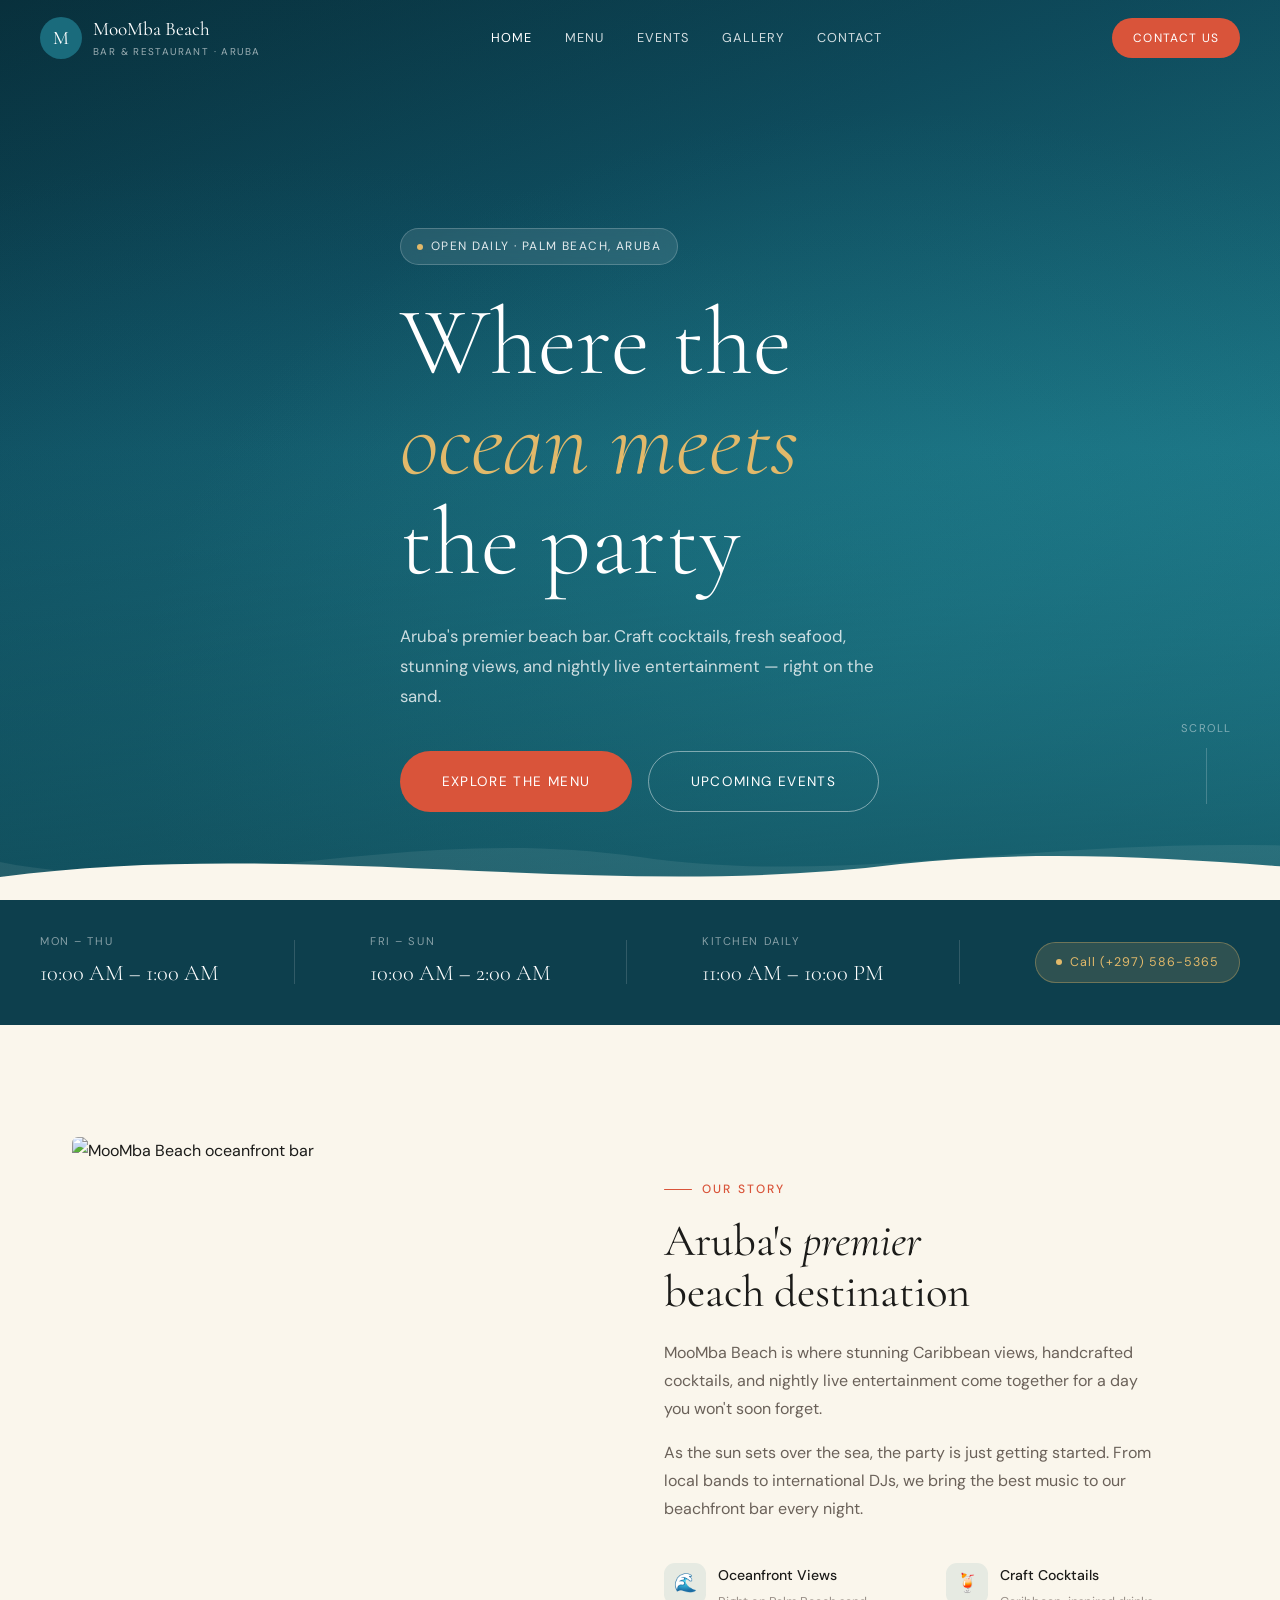
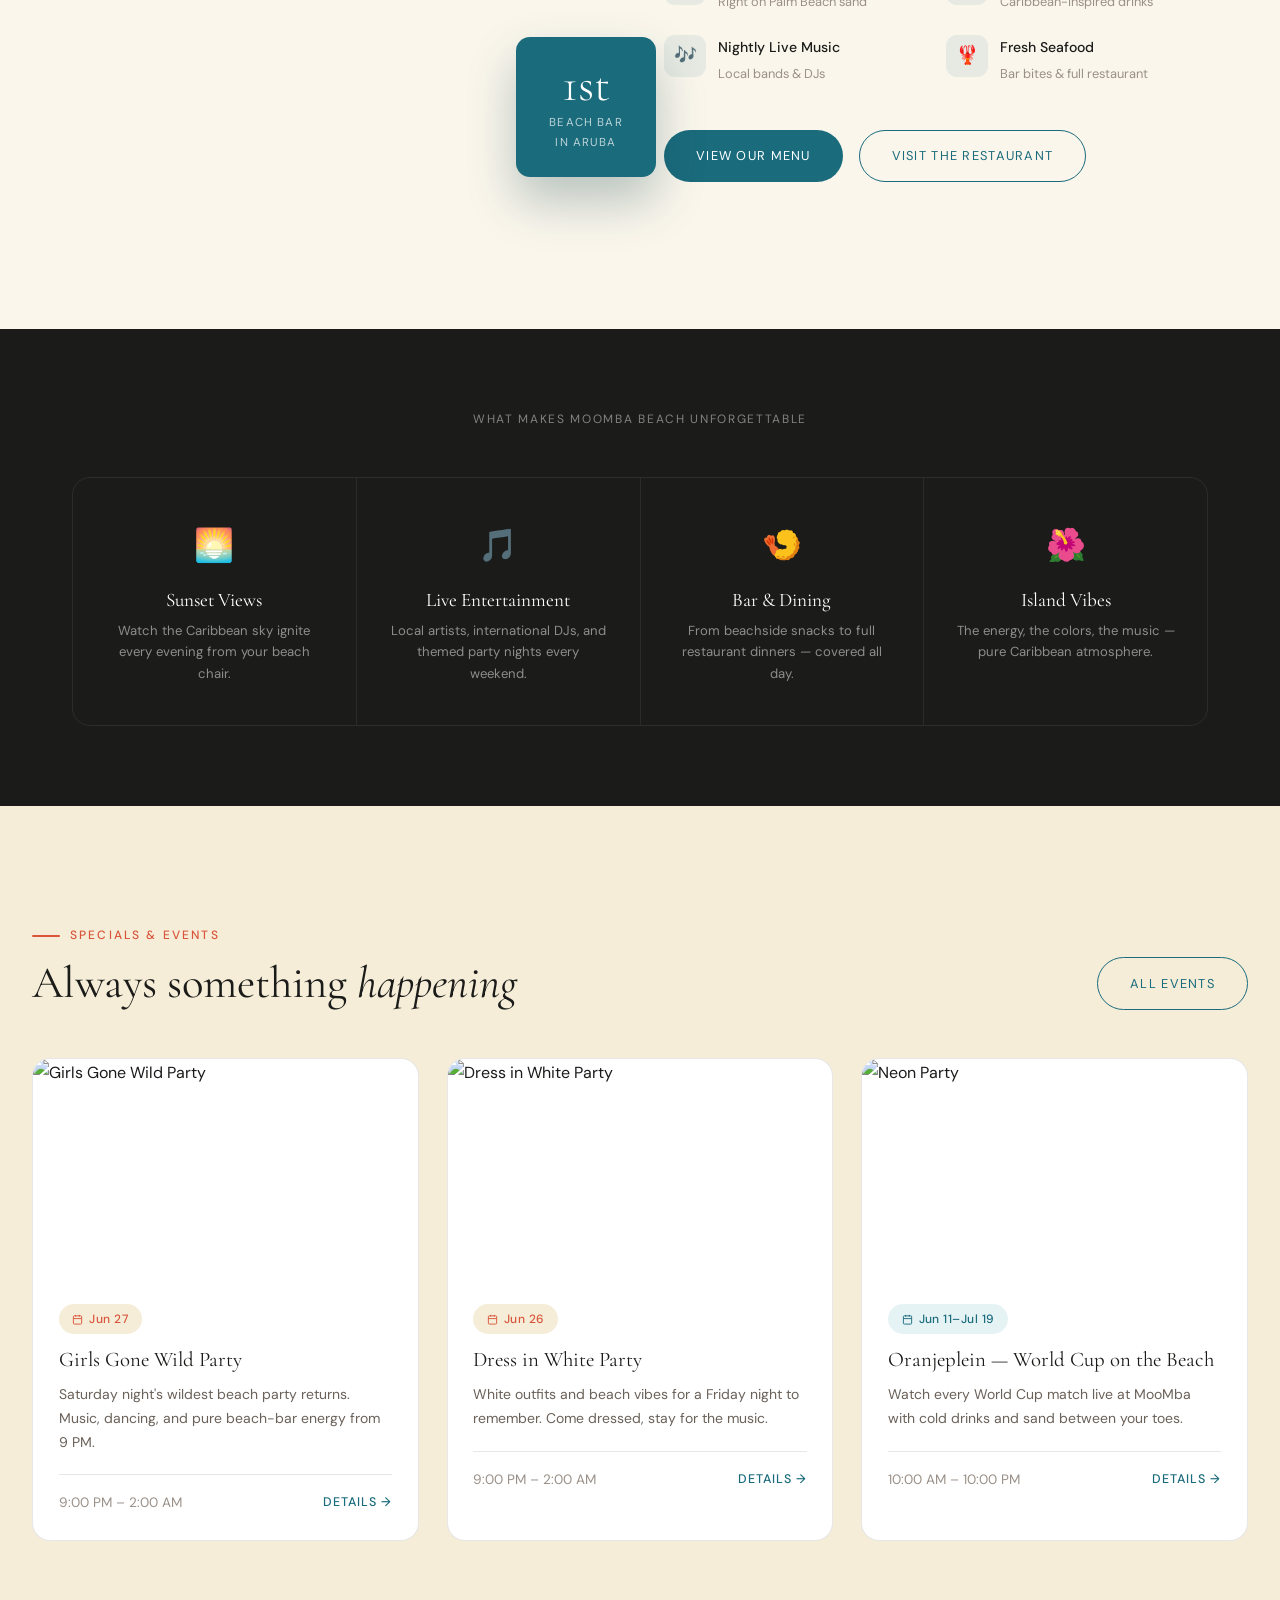
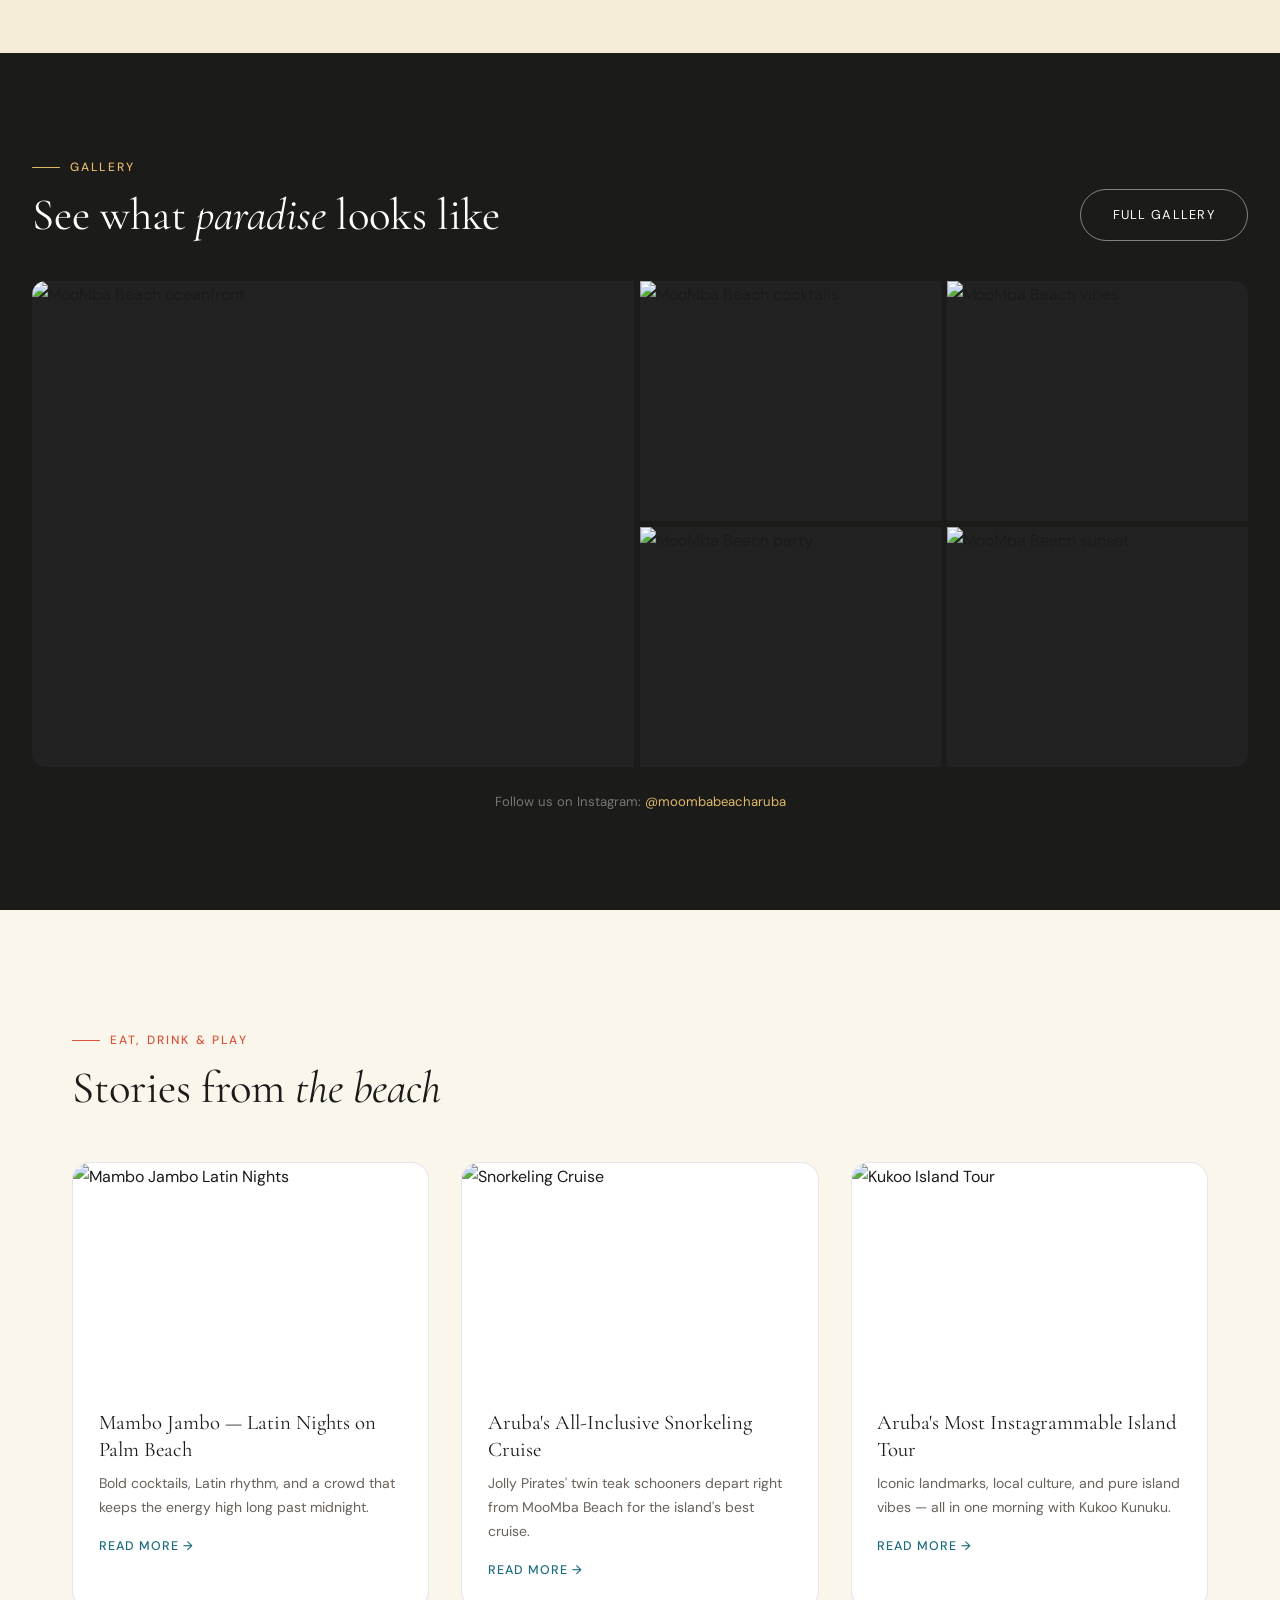
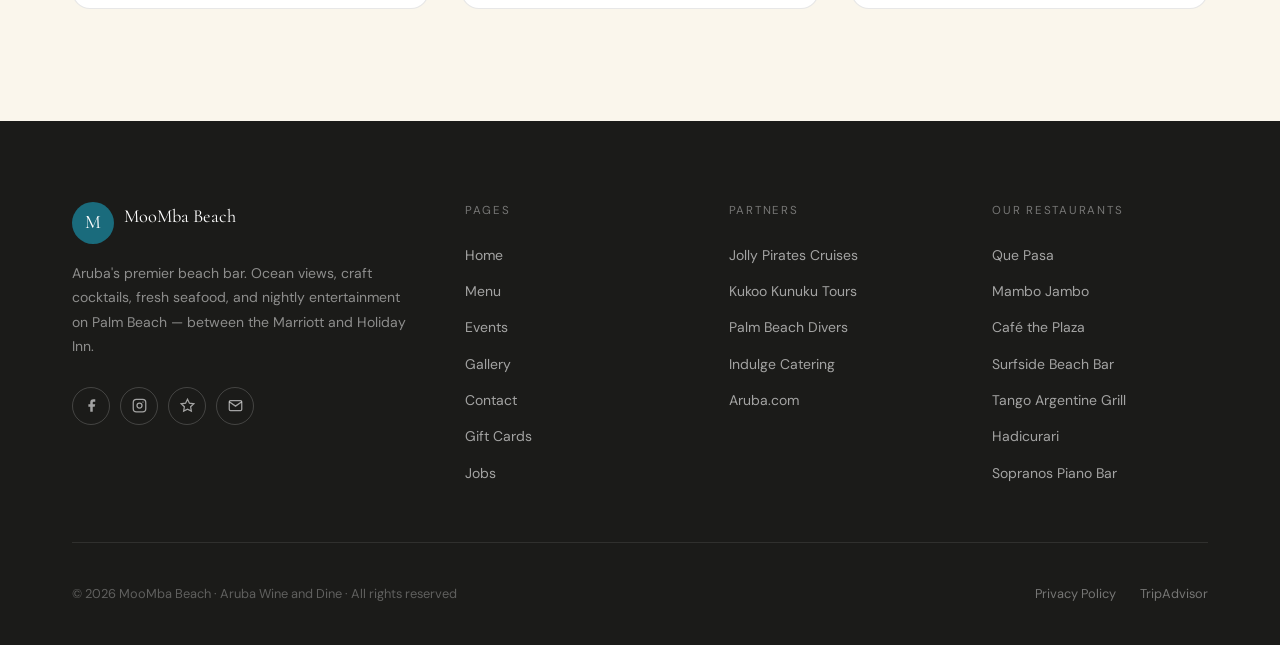
==== index.html @ ca981fbf "first itteration test" ====
<!DOCTYPE html>
<html lang="en">
<head>
<meta charset="UTF-8">
<meta name="viewport" content="width=device-width, initial-scale=1.0">
<meta name="description" content="MooMba Beach — Aruba's #1 beach bar on Palm Beach. Craft cocktails, fresh seafood, ocean views, and nightly live entertainment.">
<meta property="og:title" content="MooMba Beach Bar & Restaurant — Palm Beach, Aruba">
<meta property="og:description" content="Aruba's premier beach bar. Stunning views, incredible cocktails, and nightly entertainment right on the sand.">
<meta property="og:image" content="https://www.moombabeach.com/themes/moomba-bar/assets/images/og-image-1200x1200.png">
<meta name="twitter:card" content="summary_large_image">
<link rel="canonical" href="https://www.moombabeach.com">
<title>MooMba Beach — Palm Beach, Aruba</title>
<link rel="preconnect" href="https://fonts.googleapis.com">
<link rel="preconnect" href="https://fonts.gstatic.com" crossorigin>
<link href="https://fonts.googleapis.com/css2?family=Cormorant+Garamond:ital,wght@0,300;0,400;0,600;1,300;1,400&family=DM+Sans:opsz,wght@9..40,300;9..40,400;9..40,500&display=swap" rel="stylesheet">
<link rel="stylesheet" href="style.css">
<style>
/* ── HOME-SPECIFIC ── */

/* HERO */
.hero {
  min-height: 100vh;
  display: flex; align-items: flex-end;
  padding-bottom: 5.5rem;
  position: relative;
  overflow: hidden;
  background: var(--ocean-deep);
}
.hero__bg {
  position: absolute; inset: 0;
  background: linear-gradient(160deg, #08303C 0%, #0F4E60 30%, #1A7080 60%, #2898A8 100%);
}
/* Subtle animated ocean shimmer */
.hero__shimmer {
  position: absolute; inset: 0;
  background: radial-gradient(ellipse at 70% 80%, rgba(40,152,168,0.35) 0%, transparent 60%),
              radial-gradient(ellipse at 20% 60%, rgba(26,107,124,0.25) 0%, transparent 50%);
  animation: shimmer 8s ease-in-out infinite alternate;
}
@keyframes shimmer {
  from { transform: scale(1) translate(0,0); }
  to   { transform: scale(1.06) translate(1%, 1%); }
}
.hero__overlay {
  position: absolute; inset: 0;
  background: linear-gradient(to bottom, rgba(8,48,60,0.15) 0%, rgba(8,48,60,0.05) 50%, rgba(8,48,60,0.55) 100%);
}
/* Wavy bottom edge */
.hero__wave {
  position: absolute; bottom: -2px; left: 0; right: 0;
  height: 110px; z-index: 1; pointer-events: none;
}
.hero__content {
  position: relative; z-index: 2;
  max-width: 780px;
}
.hero__tag {
  display: inline-flex; align-items: center; gap: 8px;
  background: rgba(255,255,255,0.1);
  border: 1px solid rgba(255,255,255,0.2);
  backdrop-filter: blur(8px);
  padding: 0.45rem 1rem; border-radius: 100px;
  font-size: 0.75rem; letter-spacing: 0.12em;
  text-transform: uppercase; color: rgba(255,255,255,0.88);
  margin-bottom: 1.75rem;
  animation: fadeUp 0.8s var(--ease-out) both;
}
.hero__tag-dot { width: 6px; height: 6px; border-radius: 50%; background: var(--gold-light); animation: blink 2s infinite; }
.hero__title {
  font-size: clamp(3.2rem, 7.5vw, 7rem);
  color: #fff; font-weight: 300; line-height: 1.04;
  margin-bottom: 1.75rem;
  animation: fadeUp 0.9s 0.1s var(--ease-out) both;
}
.hero__title em { font-style: italic; color: var(--gold-light); }
.hero__desc {
  font-size: 1.05rem; color: rgba(255,255,255,0.78);
  max-width: 480px; line-height: 1.8; margin-bottom: 2.5rem;
  animation: fadeUp 0.9s 0.2s var(--ease-out) both;
}
.hero__actions { display: flex; gap: 1rem; flex-wrap: wrap; animation: fadeUp 0.9s 0.3s var(--ease-out) both; }
.hero__scroll {
  position: absolute; right: 3rem; bottom: 6rem; z-index: 2;
  display: flex; flex-direction: column; align-items: center; gap: 10px;
  color: rgba(255,255,255,0.45); font-size: 0.7rem; letter-spacing: 0.14em; text-transform: uppercase;
}
.hero__scroll-track { width: 1px; height: 56px; background: rgba(255,255,255,0.2); overflow: hidden; position: relative; }
.hero__scroll-track::after { content: ''; position: absolute; top: -100%; left: 0; right: 0; height: 100%; background: var(--gold-light); animation: scrollDown 1.8s ease-in-out infinite; }
@keyframes scrollDown { 0% { top:-100%; } 100% { top:100%; } }
@keyframes fadeUp { from { opacity:0; transform:translateY(20px); } to { opacity:1; transform:none; } }

/* STATS BAR */
.stats-bar { background: var(--sand-dark); padding: 2.5rem 0; }
.stats-bar__inner { display: flex; align-items: center; justify-content: space-around; gap: 2rem; flex-wrap: wrap; }
.stat { text-align: center; }
.stat__number { font-family: 'Cormorant Garamond', serif; font-size: 3rem; font-weight: 300; color: var(--ocean); line-height: 1; }
.stat__label { font-size: 0.75rem; letter-spacing: 0.1em; text-transform: uppercase; color: var(--warm-gray); margin-top: 4px; }
.stats-bar__sep { width: 1px; height: 48px; background: var(--border); flex-shrink: 0; }

/* ABOUT */
.about { background: var(--sand-light); }
.about__image-wrap { position: relative; }
.about__img { width: 100%; aspect-ratio: 4/5; object-fit: cover; border-radius: 6px 6px 80px 6px; }
.about__badge {
  position: absolute; bottom: 2.5rem; right: -2.5rem;
  background: var(--ocean); color: #fff;
  padding: 1.5rem 1.75rem; border-radius: 14px;
  box-shadow: 0 24px 48px rgba(13,63,77,0.28);
  text-align: center; min-width: 140px;
}
.about__badge-num { font-family: 'Cormorant Garamond', serif; font-size: 3rem; line-height: 1; font-weight: 300; }
.about__badge-text { font-size: 0.72rem; letter-spacing: 0.1em; text-transform: uppercase; opacity: 0.7; margin-top: 4px; }
.about__features { display: grid; grid-template-columns: 1fr 1fr; gap: 1.25rem; margin-top: 2.5rem; }
.about__feat { display: flex; align-items: flex-start; gap: 12px; }
.about__feat-icon {
  width: 42px; height: 42px; border-radius: 11px;
  background: rgba(26,107,124,0.09); display: flex; align-items: center; justify-content: center;
  color: var(--ocean); font-size: 1.15rem; flex-shrink: 0;
}
.about__feat-name { font-size: 0.88rem; font-weight: 500; color: var(--charcoal); display: block; }
.about__feat-sub  { font-size: 0.8rem; color: var(--muted); }
.about__ctas { display: flex; gap: 1rem; margin-top: 2.75rem; flex-wrap: wrap; }

/* EXPERIENCE STRIP */
.xp-strip { background: var(--charcoal); padding: 5rem 0; }
.xp-strip__label { font-size: 0.75rem; letter-spacing: 0.14em; text-transform: uppercase; color: rgba(255,255,255,0.45); margin-bottom: 3rem; text-align: center; }
.xp-strip__items { display: flex; align-items: stretch; gap: 0; border: 1px solid rgba(255,255,255,0.08); border-radius: 18px; overflow: hidden; }
.xp-item {
  flex: 1; padding: 2.5rem 2rem; text-align: center;
  border-right: 1px solid rgba(255,255,255,0.07);
  transition: background 0.3s;
}
.xp-item:last-child { border-right: none; }
.xp-item:hover { background: rgba(255,255,255,0.04); }
.xp-item__icon { font-size: 2rem; margin-bottom: 1rem; }
.xp-item__title { font-family: 'Cormorant Garamond', serif; font-size: 1.2rem; color: #fff; margin-bottom: 0.5rem; }
.xp-item__desc { font-size: 0.82rem; color: rgba(255,255,255,0.5); line-height: 1.65; }

/* EVENTS PREVIEW */
.events-preview { background: var(--sand); }
.events-preview__head { display: flex; align-items: flex-end; justify-content: space-between; margin-bottom: 3rem; flex-wrap: wrap; gap: 1.5rem; }
.event-cards { display: grid; grid-template-columns: repeat(3, 1fr); gap: 1.75rem; }

/* GALLERY STRIP */
.gallery-strip { background: var(--charcoal); padding: 6rem 0; }
.gallery-strip .t-eyebrow { color: var(--gold-light); }
.gallery-strip .t-eyebrow::before { background: var(--gold-light); }
.gallery-strip__head { display: flex; align-items: flex-end; justify-content: space-between; margin-bottom: 2.5rem; flex-wrap: wrap; gap: 1.5rem; }
.gallery-strip__title { color: #fff; }
.gallery-strip__grid {
  display: grid;
  grid-template-columns: 2fr 1fr 1fr;
  grid-template-rows: 240px 240px;
  gap: 6px; border-radius: 14px; overflow: hidden;
}
.gallery-strip__item { overflow: hidden; cursor: pointer; position: relative; background: #222; }
.gallery-strip__item:first-child { grid-row: 1 / 3; }
.gallery-strip__item img { width: 100%; height: 100%; object-fit: cover; transition: transform 0.55s var(--ease); }
.gallery-strip__item:hover img { transform: scale(1.07); }
.gallery-strip__item-overlay {
  position: absolute; inset: 0;
  background: rgba(13,63,77,0.42); opacity: 0;
  display: flex; align-items: center; justify-content: center;
  transition: opacity 0.3s;
  color: #fff; font-size: 1.6rem;
}
.gallery-strip__item:hover .gallery-strip__item-overlay { opacity: 1; }

/* NEWS STRIP */
.news-strip { background: var(--sand-light); }
.news-strip__head { display: flex; align-items: flex-end; justify-content: space-between; margin-bottom: 3rem; flex-wrap: wrap; gap: 1.5rem; }

/* LIGHTBOX */
#lightbox {
  display: none; position: fixed; inset: 0;
  background: rgba(0,0,0,0.9); z-index: 9999;
  align-items: center; justify-content: center; padding: 2rem;
}
#lightbox.open { display: flex; }
#lb-img { max-width: 100%; max-height: 90vh; object-fit: contain; border-radius: 4px; }
#lb-close {
  position: absolute; top: 1.5rem; right: 1.5rem;
  background: rgba(255,255,255,0.08); border: 1px solid rgba(255,255,255,0.18);
  color: #fff; width: 48px; height: 48px; border-radius: 50%;
  font-size: 1.3rem; display: flex; align-items: center; justify-content: center;
  cursor: pointer; transition: background 0.2s;
}
#lb-close:hover { background: rgba(255,255,255,0.16); }

@media (max-width: 900px) { .event-cards { grid-template-columns: 1fr 1fr; } }
@media (max-width: 768px) {
  .about__badge { right: 0.5rem; }
  .about__features { grid-template-columns: 1fr; }
  .event-cards { grid-template-columns: 1fr; }
  .gallery-strip__grid { grid-template-columns: 1fr 1fr; grid-template-rows: auto; }
  .gallery-strip__item:first-child { grid-row: auto; }
  .xp-strip__items { flex-direction: column; }
  .xp-item { border-right: none; border-bottom: 1px solid rgba(255,255,255,0.07); }
  .xp-item:last-child { border-bottom: none; }
  .hero__scroll { display: none; }
}
</style>

<script type="application/ld+json">
{"@context":"https://schema.org","@type":"BarOrPub","name":"MooMba Beach Bar & Restaurant","url":"https://www.moombabeach.com","telephone":"+2975865365","email":"moombabeachbar@arubawineanddine.com","address":{"@type":"PostalAddress","streetAddress":"Palm Beach, between Marriott and Holiday Inn","addressLocality":"Noord","addressCountry":"AW"},"geo":{"@type":"GeoCoordinates","latitude":12.577453,"longitude":-70.044777},"openingHoursSpecification":[{"@type":"OpeningHoursSpecification","dayOfWeek":["Monday","Tuesday","Wednesday","Thursday"],"opens":"10:00","closes":"01:00"},{"@type":"OpeningHoursSpecification","dayOfWeek":["Friday","Saturday","Sunday"],"opens":"10:00","closes":"02:00"}],"servesCuisine":["Caribbean","Seafood","International"],"priceRange":"$$","sameAs":["https://www.facebook.com/MooMbaBeach","https://www.instagram.com/moombabeacharuba/"]}
</script>
</head>
<body>

<!-- LIGHTBOX -->
<div id="lightbox" role="dialog" aria-label="Gallery viewer">
  <button id="lb-close" aria-label="Close">✕</button>
  <img id="lb-img" src="" alt="">
</div>

<!-- MOBILE NAV -->
<nav class="nav__mobile" aria-label="Mobile navigation">
  <button class="nav__mobile-close" aria-label="Close menu">✕</button>
  <a class="nav__mobile-link" href="index.html">Home</a>
  <a class="nav__mobile-link" href="menu.html">Menu</a>
  <a class="nav__mobile-link" href="events.html">Events</a>
  <a class="nav__mobile-link" href="gallery.html">Gallery</a>
  <a class="nav__mobile-link" href="contact.html">Contact</a>
  <div class="nav__mobile-sub">
    <a href="https://www.yummyaruba.com/gift-cards" target="_blank">Gift Cards</a>
    <a href="https://www.aruba-works.com/" target="_blank">Jobs</a>
  </div>
</nav>

<!-- NAV -->
<header class="nav" role="banner">
  <div class="nav__inner">
    <a href="index.html" class="nav__logo" aria-label="MooMba Beach — Home">
      <div class="nav__logo-ring" aria-hidden="true">M</div>
      <div>
        <span class="nav__logo-text">MooMba Beach</span>
        <span class="nav__logo-sub">Bar & Restaurant · Aruba</span>
      </div>
    </a>
    <nav aria-label="Primary navigation">
      <div class="nav__links">
        <a class="nav__link" href="index.html">Home</a>
        <a class="nav__link" href="menu.html">Menu</a>
        <a class="nav__link" href="events.html">Events</a>
        <a class="nav__link" href="gallery.html">Gallery</a>
        <a class="nav__link" href="contact.html">Contact</a>
      </div>
    </nav>
    <div class="nav__actions">
      <a href="contact.html" class="btn btn--primary btn--sm">Contact Us</a>
      <button class="nav__burger" aria-label="Open menu" aria-expanded="false">
        <span class="nav__burger-line"></span>
        <span class="nav__burger-line"></span>
        <span class="nav__burger-line"></span>
      </button>
    </div>
  </div>
</header>

<!-- FLOATING SOCIAL -->
<aside class="float-social" aria-label="Social links">
  <a class="float-social__btn" href="https://www.instagram.com/moombabeacharuba/" target="_blank" rel="noopener" aria-label="Instagram">
    <svg width="16" height="16" viewBox="0 0 24 24" fill="none" stroke="currentColor" stroke-width="2" aria-hidden="true"><rect x="2" y="2" width="20" height="20" rx="5"/><circle cx="12" cy="12" r="4"/><circle cx="17.5" cy="6.5" r="1" fill="currentColor" stroke="none"/></svg>
  </a>
  <a class="float-social__btn" href="https://www.facebook.com/MooMbaBeach" target="_blank" rel="noopener" aria-label="Facebook">
    <svg width="16" height="16" viewBox="0 0 24 24" fill="currentColor" aria-hidden="true"><path d="M18 2h-3a5 5 0 00-5 5v3H7v4h3v8h4v-8h3l1-4h-4V7a1 1 0 011-1h3z"/></svg>
  </a>
  <a class="float-social__btn" href="https://www.tripadvisor.com/Restaurant_Review-g488162-d736893-Reviews-Moomba_Beach_Bar_Restaurant-Noord_Aruba.html" target="_blank" rel="noopener" aria-label="TripAdvisor">
    <svg width="16" height="16" viewBox="0 0 24 24" fill="none" stroke="currentColor" stroke-width="2" aria-hidden="true"><polygon points="12 2 15.09 8.26 22 9.27 17 14.14 18.18 21.02 12 17.77 5.82 21.02 7 14.14 2 9.27 8.91 8.26 12 2"/></svg>
  </a>
</aside>

<!-- HERO -->
<section class="hero" aria-label="Homepage hero">
  <div class="hero__bg" aria-hidden="true"></div>
  <div class="hero__shimmer" aria-hidden="true"></div>
  <div class="hero__overlay" aria-hidden="true"></div>
  <svg class="hero__wave" viewBox="0 0 1440 110" preserveAspectRatio="none" aria-hidden="true">
    <path d="M0,70 C200,110 400,30 640,65 C880,100 1100,25 1440,65 L1440,110 L0,110 Z" fill="#FAF6EC" opacity="0.08"/>
    <path d="M0,85 C300,45 600,110 900,72 C1100,50 1300,80 1440,85 L1440,110 L0,110 Z" fill="#FAF6EC"/>
  </svg>
  <div class="container" style="position:relative; z-index:2;">
    <div class="hero__content">
      <div class="hero__tag">
        <span class="hero__tag-dot" aria-hidden="true"></span>
        Open Daily · Palm Beach, Aruba
      </div>
      <h1 class="hero__title">Where the<br><em>ocean meets</em><br>the party</h1>
      <p class="hero__desc">Aruba's premier beach bar. Craft cocktails, fresh seafood, stunning views, and nightly live entertainment — right on the sand.</p>
      <div class="hero__actions">
        <a href="menu.html" class="btn btn--primary btn--lg">Explore the Menu</a>
        <a href="events.html" class="btn btn--outline-light btn--lg">Upcoming Events</a>
      </div>
    </div>
  </div>
  <div class="hero__scroll" aria-hidden="true">
    <span>Scroll</span>
    <div class="hero__scroll-track"></div>
  </div>
</section>

<!-- HOURS STRIP -->
<div class="hours-strip">
  <div class="hours-strip__inner">
    <div class="hours-strip__group">
      <div class="hours-strip__label">Mon – Thu</div>
      <div class="hours-strip__time">10:00 AM – 1:00 AM</div>
    </div>
    <div class="hours-strip__sep" aria-hidden="true"></div>
    <div class="hours-strip__group">
      <div class="hours-strip__label">Fri – Sun</div>
      <div class="hours-strip__time">10:00 AM – 2:00 AM</div>
    </div>
    <div class="hours-strip__sep" aria-hidden="true"></div>
    <div class="hours-strip__group">
      <div class="hours-strip__label">Kitchen daily</div>
      <div class="hours-strip__time">11:00 AM – 10:00 PM</div>
    </div>
    <div class="hours-strip__sep" aria-hidden="true"></div>
    <a href="tel:+2975865365" class="hours-strip__cta">
      <span class="hours-strip__dot" aria-hidden="true"></span>
      Call (+297) 586-5365
    </a>
  </div>
</div>

<!-- ABOUT -->
<section class="section about" id="about">
  <div class="container">
    <div class="grid-2">
      <div class="about__image-wrap reveal-left">
        <img class="about__img"
          src="https://www.moombabeach.com/storage/app/resources/resize/600_400_0_0_crop/img_f7866f919837b16de070b9412d6f9346.jpg"
          alt="MooMba Beach oceanfront bar" width="600" height="750" loading="lazy">
        <div class="about__badge">
          <div class="about__badge-num" data-count="1" data-suffix="st">1st</div>
          <div class="about__badge-text">Beach Bar<br>in Aruba</div>
        </div>
      </div>
      <div class="reveal-right">
        <div class="t-eyebrow" style="margin-bottom:1rem;">Our Story</div>
        <h2 class="t-h2" style="margin-bottom:1.25rem;">Aruba's <em>premier</em><br>beach destination</h2>
        <p class="t-body" style="max-width:500px;">MooMba Beach is where stunning Caribbean views, handcrafted cocktails, and nightly live entertainment come together for a day you won't soon forget.</p>
        <p class="t-body" style="max-width:500px; margin-top:1rem;">As the sun sets over the sea, the party is just getting started. From local bands to international DJs, we bring the best music to our beachfront bar every night.</p>
        <div class="about__features">
          <div class="about__feat">
            <div class="about__feat-icon" aria-hidden="true">🌊</div>
            <div><span class="about__feat-name">Oceanfront Views</span><span class="about__feat-sub">Right on Palm Beach sand</span></div>
          </div>
          <div class="about__feat">
            <div class="about__feat-icon" aria-hidden="true">🍹</div>
            <div><span class="about__feat-name">Craft Cocktails</span><span class="about__feat-sub">Caribbean-inspired drinks</span></div>
          </div>
          <div class="about__feat">
            <div class="about__feat-icon" aria-hidden="true">🎶</div>
            <div><span class="about__feat-name">Nightly Live Music</span><span class="about__feat-sub">Local bands & DJs</span></div>
          </div>
          <div class="about__feat">
            <div class="about__feat-icon" aria-hidden="true">🦞</div>
            <div><span class="about__feat-name">Fresh Seafood</span><span class="about__feat-sub">Bar bites & full restaurant</span></div>
          </div>
        </div>
        <div class="about__ctas">
          <a href="menu.html" class="btn btn--ocean">View Our Menu</a>
          <a href="https://www.moombabeach.com/restaurant" class="btn btn--ghost">Visit the Restaurant</a>
        </div>
      </div>
    </div>
  </div>
</section>

<!-- EXPERIENCE STRIP -->
<div class="xp-strip">
  <div class="container">
    <p class="xp-strip__label">What makes MooMba Beach unforgettable</p>
    <div class="xp-strip__items">
      <div class="xp-item reveal d1">
        <div class="xp-item__icon">🌅</div>
        <h3 class="xp-item__title">Sunset Views</h3>
        <p class="xp-item__desc">Watch the Caribbean sky ignite every evening from your beach chair.</p>
      </div>
      <div class="xp-item reveal d2">
        <div class="xp-item__icon">🎵</div>
        <h3 class="xp-item__title">Live Entertainment</h3>
        <p class="xp-item__desc">Local artists, international DJs, and themed party nights every weekend.</p>
      </div>
      <div class="xp-item reveal d3">
        <div class="xp-item__icon">🍤</div>
        <h3 class="xp-item__title">Bar & Dining</h3>
        <p class="xp-item__desc">From beachside snacks to full restaurant dinners — covered all day.</p>
      </div>
      <div class="xp-item reveal d4">
        <div class="xp-item__icon">🌺</div>
        <h3 class="xp-item__title">Island Vibes</h3>
        <p class="xp-item__desc">The energy, the colors, the music — pure Caribbean atmosphere.</p>
      </div>
    </div>
  </div>
</div>

<!-- EVENTS PREVIEW -->
<section class="section events-preview">
  <div class="container--wide">
    <div class="events-preview__head">
      <div>
        <div class="t-eyebrow reveal" style="margin-bottom:0.75rem;">Specials & Events</div>
        <h2 class="t-h2 reveal d1">Always something <em>happening</em></h2>
      </div>
      <a href="events.html" class="btn btn--ghost reveal d2">All Events</a>
    </div>
    <div class="event-cards">
      <article class="card reveal">
        <img class="card__img" src="https://www.moombabeach.com/storage/app/uploads/public/6a1/454/4f5/thumb_6106_550_412_0_0_crop.jpg" alt="Girls Gone Wild Party" loading="lazy" width="550" height="412">
        <div class="card__body">
          <div class="card__tag">
            <svg width="11" height="11" viewBox="0 0 24 24" fill="none" stroke="currentColor" stroke-width="2" aria-hidden="true"><rect x="3" y="4" width="18" height="18" rx="2"/><line x1="16" y1="2" x2="16" y2="6"/><line x1="8" y1="2" x2="8" y2="6"/><line x1="3" y1="10" x2="21" y2="10"/></svg>
            Jun 27
          </div>
          <h3 class="card__title">Girls Gone Wild Party</h3>
          <p class="card__text">Saturday night's wildest beach party returns. Music, dancing, and pure beach-bar energy from 9 PM.</p>
          <div class="card__footer">
            <span class="t-small">9:00 PM – 2:00 AM</span>
            <a href="events.html" class="card__more">Details →</a>
          </div>
        </div>
      </article>
      <article class="card reveal d1">
        <img class="card__img" src="https://www.moombabeach.com/storage/app/uploads/public/6a1/451/33c/thumb_6105_550_412_0_0_crop.jpg" alt="Dress in White Party" loading="lazy" width="550" height="412">
        <div class="card__body">
          <div class="card__tag">
            <svg width="11" height="11" viewBox="0 0 24 24" fill="none" stroke="currentColor" stroke-width="2" aria-hidden="true"><rect x="3" y="4" width="18" height="18" rx="2"/><line x1="16" y1="2" x2="16" y2="6"/><line x1="8" y1="2" x2="8" y2="6"/><line x1="3" y1="10" x2="21" y2="10"/></svg>
            Jun 26
          </div>
          <h3 class="card__title">Dress in White Party</h3>
          <p class="card__text">White outfits and beach vibes for a Friday night to remember. Come dressed, stay for the music.</p>
          <div class="card__footer">
            <span class="t-small">9:00 PM – 2:00 AM</span>
            <a href="events.html" class="card__more">Details →</a>
          </div>
        </div>
      </article>
      <article class="card reveal d2">
        <img class="card__img" src="https://www.moombabeach.com/storage/app/uploads/public/6a1/44f/81b/thumb_6104_550_412_0_0_crop.jpg" alt="Neon Party" loading="lazy" width="550" height="412">
        <div class="card__body">
          <div class="card__tag" style="background: rgba(40,152,168,0.12); color: var(--ocean);">
            <svg width="11" height="11" viewBox="0 0 24 24" fill="none" stroke="currentColor" stroke-width="2" aria-hidden="true"><rect x="3" y="4" width="18" height="18" rx="2"/><line x1="16" y1="2" x2="16" y2="6"/><line x1="8" y1="2" x2="8" y2="6"/><line x1="3" y1="10" x2="21" y2="10"/></svg>
            Jun 11–Jul 19
          </div>
          <h3 class="card__title">Oranjeplein — World Cup on the Beach</h3>
          <p class="card__text">Watch every World Cup match live at MooMba with cold drinks and sand between your toes.</p>
          <div class="card__footer">
            <span class="t-small">10:00 AM – 10:00 PM</span>
            <a href="events.html" class="card__more">Details →</a>
          </div>
        </div>
      </article>
    </div>
  </div>
</section>

<!-- GALLERY STRIP -->
<section class="gallery-strip">
  <div class="container--wide">
    <div class="gallery-strip__head">
      <div>
        <div class="t-eyebrow reveal" style="margin-bottom:0.75rem;">Gallery</div>
        <h2 class="t-h2 reveal d1 gallery-strip__title">See what <em>paradise</em> looks like</h2>
      </div>
      <a href="gallery.html" class="btn btn--outline-light reveal d2">Full Gallery</a>
    </div>
    <div class="gallery-strip__grid reveal">
      <div class="gallery-strip__item" data-lightbox="https://www.moombabeach.com/storage/app/uploads/public/691/b68/e71/691b68e718a20641050676.png" data-alt="MooMba Beach oceanfront" tabindex="0" role="button" aria-label="View photo">
        <img src="https://www.moombabeach.com/storage/app/uploads/public/691/b68/e71/thumb_5732_400_400_0_0_crop.jpg" alt="MooMba Beach oceanfront" loading="lazy" width="400" height="400">
        <div class="gallery-strip__item-overlay" aria-hidden="true">⊕</div>
      </div>
      <div class="gallery-strip__item" data-lightbox="https://www.moombabeach.com/storage/app/uploads/public/691/b68/eb1/691b68eb19fe3071154435.png" data-alt="MooMba Beach cocktails" tabindex="0" role="button" aria-label="View photo">
        <img src="https://www.moombabeach.com/storage/app/uploads/public/691/b68/eb1/thumb_5733_400_400_0_0_crop.jpg" alt="MooMba Beach cocktails" loading="lazy" width="400" height="400">
        <div class="gallery-strip__item-overlay" aria-hidden="true">⊕</div>
      </div>
      <div class="gallery-strip__item" data-lightbox="https://www.moombabeach.com/storage/app/uploads/public/691/b68/f2b/691b68f2b2868514053574.png" data-alt="MooMba Beach vibes" tabindex="0" role="button" aria-label="View photo">
        <img src="https://www.moombabeach.com/storage/app/uploads/public/691/b68/f2b/thumb_5735_400_400_0_0_crop.jpg" alt="MooMba Beach vibes" loading="lazy" width="400" height="400">
        <div class="gallery-strip__item-overlay" aria-hidden="true">⊕</div>
      </div>
      <div class="gallery-strip__item" data-lightbox="https://www.moombabeach.com/storage/app/uploads/public/691/b68/fc5/691b68fc5a2f1925222527.png" data-alt="MooMba Beach party" tabindex="0" role="button" aria-label="View photo">
        <img src="https://www.moombabeach.com/storage/app/uploads/public/691/b68/fc5/thumb_5736_400_400_0_0_crop.jpg" alt="MooMba Beach party" loading="lazy" width="400" height="400">
        <div class="gallery-strip__item-overlay" aria-hidden="true">⊕</div>
      </div>
      <div class="gallery-strip__item" data-lightbox="https://www.moombabeach.com/storage/app/uploads/public/691/b68/ff1/691b68ff19182001331193.png" data-alt="MooMba Beach sunset" tabindex="0" role="button" aria-label="View photo">
        <img src="https://www.moombabeach.com/storage/app/uploads/public/691/b68/ff1/thumb_5737_400_400_0_0_crop.jpg" alt="MooMba Beach sunset" loading="lazy" width="400" height="400">
        <div class="gallery-strip__item-overlay" aria-hidden="true">⊕</div>
      </div>
    </div>
    <p style="color:rgba(255,255,255,0.4); font-size:0.82rem; margin-top:1.5rem; text-align:center;">
      Follow us on Instagram: <a href="https://www.instagram.com/moombabeacharuba/" target="_blank" rel="noopener" style="color:var(--gold-light);">@moombabeacharuba</a>
    </p>
  </div>
</section>

<!-- NEWS STRIP -->
<section class="section news-strip">
  <div class="container">
    <div class="news-strip__head">
      <div>
        <div class="t-eyebrow reveal" style="margin-bottom:0.75rem;">Eat, Drink & Play</div>
        <h2 class="t-h2 reveal d1">Stories from <em>the beach</em></h2>
      </div>
    </div>
    <div class="grid-3">
      <article class="card reveal">
        <img class="card__img" src="https://www.moombabeach.com/storage/app/resources/resize/500_375_0_0_crop/img_a5728299c49e45324a8c64b185e6160e.png" alt="Mambo Jambo Latin Nights" loading="lazy" width="500" height="375">
        <div class="card__body">
          <h3 class="card__title">Mambo Jambo — Latin Nights on Palm Beach</h3>
          <p class="card__text">Bold cocktails, Latin rhythm, and a crowd that keeps the energy high long past midnight.</p>
          <a href="https://www.moombabeach.com/mambo-jambo-latin-nights-heart-palm-beach" class="card__more" style="margin-top:1rem; display:inline-flex;">Read More →</a>
        </div>
      </article>
      <article class="card reveal d1">
        <img class="card__img" src="https://www.moombabeach.com/storage/app/resources/resize/500_375_0_0_crop/img_901e7b481700d6c56853ce77cfc30504.JPG" alt="Snorkeling Cruise" loading="lazy" width="500" height="375">
        <div class="card__body">
          <h3 class="card__title">Aruba's All-Inclusive Snorkeling Cruise</h3>
          <p class="card__text">Jolly Pirates' twin teak schooners depart right from MooMba Beach for the island's best cruise.</p>
          <a href="https://www.moombabeach.com/arubas-allinclusive-snorkeling-cruise-moomba-beach" class="card__more" style="margin-top:1rem; display:inline-flex;">Read More →</a>
        </div>
      </article>
      <article class="card reveal d2">
        <img class="card__img" src="https://www.moombabeach.com/storage/app/resources/resize/500_375_0_0_crop/img_0a59c1213fc8eba81261944ca52848c5.jpg" alt="Kukoo Island Tour" loading="lazy" width="500" height="375">
        <div class="card__body">
          <h3 class="card__title">Aruba's Most Instagrammable Island Tour</h3>
          <p class="card__text">Iconic landmarks, local culture, and pure island vibes — all in one morning with Kukoo Kunuku.</p>
          <a href="https://www.moombabeach.com/arubas-most-instagrammable-tour-iconic-landmarks-local-culture-pure-island-vibes" class="card__more" style="margin-top:1rem; display:inline-flex;">Read More →</a>
        </div>
      </article>
    </div>
  </div>
</section>

<!-- FOOTER -->
<footer class="footer">
  <div class="container">
    <div class="footer__grid">
      <div>
        <div class="footer__logo-wrap">
          <div class="footer__logo-ring" aria-hidden="true">M</div>
          <span class="footer__brand-name">MooMba Beach</span>
        </div>
        <p class="footer__brand-desc">Aruba's premier beach bar. Ocean views, craft cocktails, fresh seafood, and nightly entertainment on Palm Beach — between the Marriott and Holiday Inn.</p>
        <div class="footer__socials">
          <a class="footer__social" href="https://www.facebook.com/MooMbaBeach" target="_blank" rel="noopener" aria-label="Facebook"><svg width="15" height="15" viewBox="0 0 24 24" fill="currentColor" aria-hidden="true"><path d="M18 2h-3a5 5 0 00-5 5v3H7v4h3v8h4v-8h3l1-4h-4V7a1 1 0 011-1h3z"/></svg></a>
          <a class="footer__social" href="https://www.instagram.com/moombabeacharuba/" target="_blank" rel="noopener" aria-label="Instagram"><svg width="15" height="15" viewBox="0 0 24 24" fill="none" stroke="currentColor" stroke-width="2" aria-hidden="true"><rect x="2" y="2" width="20" height="20" rx="5"/><circle cx="12" cy="12" r="4"/><circle cx="17.5" cy="6.5" r="1" fill="currentColor" stroke="none"/></svg></a>
          <a class="footer__social" href="https://www.tripadvisor.com/Restaurant_Review-g488162-d736893-Reviews-Moomba_Beach_Bar_Restaurant-Noord_Aruba.html" target="_blank" rel="noopener" aria-label="TripAdvisor"><svg width="15" height="15" viewBox="0 0 24 24" fill="none" stroke="currentColor" stroke-width="2" aria-hidden="true"><polygon points="12 2 15.09 8.26 22 9.27 17 14.14 18.18 21.02 12 17.77 5.82 21.02 7 14.14 2 9.27 8.91 8.26 12 2"/></svg></a>
          <a class="footer__social" href="mailto:moombabeach@arubawineanddine.com" aria-label="Email"><svg width="15" height="15" viewBox="0 0 24 24" fill="none" stroke="currentColor" stroke-width="2" aria-hidden="true"><path d="M4 4h16c1.1 0 2 .9 2 2v12c0 1.1-.9 2-2 2H4c-1.1 0-2-.9-2-2V6c0-1.1.9-2 2-2z"/><polyline points="22,6 12,13 2,6"/></svg></a>
        </div>
      </div>
      <div>
        <div class="footer__col-head">Pages</div>
        <ul class="footer__links">
          <li><a href="index.html">Home</a></li>
          <li><a href="menu.html">Menu</a></li>
          <li><a href="events.html">Events</a></li>
          <li><a href="gallery.html">Gallery</a></li>
          <li><a href="contact.html">Contact</a></li>
          <li><a href="https://www.yummyaruba.com/gift-cards" target="_blank" rel="noopener">Gift Cards</a></li>
          <li><a href="https://www.aruba-works.com/" target="_blank" rel="noopener">Jobs</a></li>
        </ul>
      </div>
      <div>
        <div class="footer__col-head">Partners</div>
        <ul class="footer__links">
          <li><a href="https://www.jolly-pirates.com" target="_blank" rel="noopener">Jolly Pirates Cruises</a></li>
          <li><a href="https://www.kukookunuku.com" target="_blank" rel="noopener">Kukoo Kunuku Tours</a></li>
          <li><a href="https://www.palmbeachdiversaruba.com" target="_blank" rel="noopener">Palm Beach Divers</a></li>
          <li><a href="https://www.indulgearuba.com" target="_blank" rel="noopener">Indulge Catering</a></li>
          <li><a href="https://www.aruba.com" target="_blank" rel="noopener">Aruba.com</a></li>
        </ul>
      </div>
      <div>
        <div class="footer__col-head">Our Restaurants</div>
        <ul class="footer__links">
          <li><a href="https://www.quepasaaruba.com" target="_blank" rel="noopener">Que Pasa</a></li>
          <li><a href="https://www.mambo-jambo.com" target="_blank" rel="noopener">Mambo Jambo</a></li>
          <li><a href="https://www.cafetheplaza.com" target="_blank" rel="noopener">Café the Plaza</a></li>
          <li><a href="https://www.surfsidearuba.com" target="_blank" rel="noopener">Surfside Beach Bar</a></li>
          <li><a href="https://www.tangoaruba.com" target="_blank" rel="noopener">Tango Argentine Grill</a></li>
          <li><a href="https://www.hadicurari.com" target="_blank" rel="noopener">Hadicurari</a></li>
          <li><a href="https://www.sopranosaruba.com" target="_blank" rel="noopener">Sopranos Piano Bar</a></li>
        </ul>
      </div>
    </div>
    <div class="footer__bottom">
      <span>© 2026 MooMba Beach · Aruba Wine and Dine · All rights reserved</span>
      <div style="display:flex; gap:1.5rem;">
        <a href="#">Privacy Policy</a>
        <a href="https://www.tripadvisor.com/Restaurant_Review-g488162-d736893-Reviews-Moomba_Beach_Bar_Restaurant-Noord_Aruba.html" target="_blank" rel="noopener">TripAdvisor</a>
      </div>
    </div>
  </div>
</footer>

<div class="sticky-book">
  <a href="contact.html" class="btn btn--primary">Contact Us</a>
</div>

<script src="main.js"></script>
</body>
</html>
---- style.css ----
/* ═══════════════════════════════════════════════════
   MOOMBA BEACH — Design System
   ═══════════════════════════════════════════════════ */

/* ── TOKENS ── */
:root {
  --sand:        #F5EDD8;
  --sand-light:  #FAF6EC;
  --sand-dark:   #EDE0C4;
  --ocean:       #1A6B7C;
  --ocean-deep:  #0D3F4D;
  --ocean-mid:   #2888A0;
  --ocean-light: #A8D4DC;
  --coral:       #D9543A;
  --coral-light: #E87A62;
  --gold:        #C4913E;
  --gold-light:  #E2B96A;
  --charcoal:    #1B1B19;
  --ink:         #2E2D2A;
  --warm-gray:   #6A6159;
  --muted:       #9A9088;
  --border:      rgba(28,28,26,0.1);
  --border-md:   rgba(28,28,26,0.18);
  --nav-h:       76px;
  --ease:        cubic-bezier(0.4, 0, 0.2, 1);
  --ease-out:    cubic-bezier(0, 0, 0.2, 1);
}

/* ── RESET ── */
*, *::before, *::after { box-sizing: border-box; margin: 0; padding: 0; }
html { scroll-behavior: smooth; font-size: 16px; -webkit-text-size-adjust: 100%; }
body { font-family: 'DM Sans', sans-serif; background: var(--sand-light); color: var(--charcoal); line-height: 1.72; overflow-x: hidden; }
h1,h2,h3,h4,h5 { font-family: 'Cormorant Garamond', serif; font-weight: 400; line-height: 1.15; }
img { display: block; max-width: 100%; height: auto; }
a { color: inherit; text-decoration: none; }
button { font-family: inherit; cursor: pointer; }
ul { list-style: none; }

/* ── TYPOGRAPHY SCALE ── */
.t-eyebrow {
  display: inline-flex;
  align-items: center;
  gap: 10px;
  font-size: 0.75rem;
  letter-spacing: 0.18em;
  text-transform: uppercase;
  color: var(--coral);
  font-family: 'DM Sans', sans-serif;
  font-weight: 500;
}
.t-eyebrow::before {
  content: '';
  display: block;
  width: 28px;
  height: 1.5px;
  background: currentColor;
  border-radius: 1px;
  flex-shrink: 0;
}
.t-h1 { font-size: clamp(2.8rem, 5.5vw, 5.5rem); }
.t-h2 { font-size: clamp(2rem, 3.5vw, 3.2rem); }
.t-h3 { font-size: clamp(1.4rem, 2.5vw, 1.9rem); }
.t-body { font-size: 1rem; color: var(--warm-gray); line-height: 1.75; }
.t-small { font-size: 0.85rem; color: var(--muted); }
.t-label { font-size: 0.78rem; letter-spacing: 0.08em; text-transform: uppercase; font-weight: 500; }

/* ── LAYOUT ── */
.container { max-width: 1200px; margin: 0 auto; padding: 0 2rem; }
.container--wide { max-width: 1440px; margin: 0 auto; padding: 0 2rem; }
.container--narrow { max-width: 820px; margin: 0 auto; padding: 0 2rem; }
.section { padding: 7rem 0; }
.section--sm { padding: 4rem 0; }

/* ── GRID ── */
.grid-2 { display: grid; grid-template-columns: 1fr 1fr; gap: 3rem; align-items: center; }
.grid-3 { display: grid; grid-template-columns: repeat(3, 1fr); gap: 2rem; }
.grid-4 { display: grid; grid-template-columns: repeat(4, 1fr); gap: 1.5rem; }
.grid-auto { display: grid; grid-template-columns: repeat(auto-fill, minmax(300px, 1fr)); gap: 2rem; }

/* ── BUTTONS ── */
.btn {
  display: inline-flex;
  align-items: center;
  gap: 9px;
  padding: 0.88rem 2rem;
  border-radius: 100px;
  font-size: 0.8rem;
  letter-spacing: 0.1em;
  text-transform: uppercase;
  font-weight: 400;
  transition: all 0.3s var(--ease);
  border: none;
  white-space: nowrap;
}
.btn svg { width: 15px; height: 15px; flex-shrink: 0; }
.btn--primary { background: var(--coral); color: #fff; }
.btn--primary:hover { background: var(--coral-light); transform: translateY(-2px); box-shadow: 0 10px 28px rgba(217,84,58,0.32); }
.btn--ocean { background: var(--ocean); color: #fff; }
.btn--ocean:hover { background: var(--ocean-mid); transform: translateY(-2px); box-shadow: 0 10px 28px rgba(26,107,124,0.32); }
.btn--ghost { background: transparent; color: var(--ocean); border: 1.5px solid var(--ocean); }
.btn--ghost:hover { background: var(--ocean); color: #fff; }
.btn--outline-light { background: transparent; color: #fff; border: 1.5px solid rgba(255,255,255,0.45); }
.btn--outline-light:hover { border-color: #fff; background: rgba(255,255,255,0.1); }
.btn--outline-dark { background: transparent; color: var(--charcoal); border: 1.5px solid var(--border-md); }
.btn--outline-dark:hover { border-color: var(--charcoal); background: var(--charcoal); color: #fff; }
.btn--sm { padding: 0.6rem 1.3rem; font-size: 0.75rem; }
.btn--lg { padding: 1.1rem 2.6rem; font-size: 0.85rem; }

/* ── NAVIGATION ── */
.nav {
  position: fixed;
  inset: 0 0 auto;
  z-index: 900;
  height: var(--nav-h);
  display: flex;
  align-items: center;
  padding: 0 2.5rem;
  transition: background 0.4s var(--ease), box-shadow 0.4s var(--ease), backdrop-filter 0.4s var(--ease);
}
.nav--scrolled {
  background: rgba(250, 246, 236, 0.95);
  backdrop-filter: blur(16px);
  -webkit-backdrop-filter: blur(16px);
  box-shadow: 0 1px 0 var(--border);
}
.nav--dark { background: rgba(13,63,77,0.92); backdrop-filter: blur(16px); -webkit-backdrop-filter: blur(16px); }
.nav__inner { display: flex; align-items: center; justify-content: space-between; width: 100%; max-width: 1400px; margin: 0 auto; }

.nav__logo { display: flex; align-items: center; gap: 11px; }
.nav__logo-ring {
  width: 42px; height: 42px;
  border-radius: 50%;
  background: var(--ocean);
  display: flex; align-items: center; justify-content: center;
  font-family: 'Cormorant Garamond', serif;
  font-size: 19px; color: #fff; flex-shrink: 0;
  transition: background 0.3s;
}
.nav--scrolled .nav__logo-ring { background: var(--ocean); }
.nav__logo-text { font-family: 'Cormorant Garamond', serif; font-size: 1.2rem; color: #fff; transition: color 0.3s; line-height: 1.15; }
.nav__logo-sub { display: block; font-family: 'DM Sans', sans-serif; font-size: 0.62rem; letter-spacing: 0.14em; text-transform: uppercase; color: rgba(255,255,255,0.6); transition: color 0.3s; }
.nav--scrolled .nav__logo-text { color: var(--charcoal); }
.nav--scrolled .nav__logo-sub { color: var(--muted); }

.nav__links { display: flex; align-items: center; gap: 0.25rem; }
.nav__link {
  padding: 0.5rem 0.9rem;
  font-size: 0.8rem;
  letter-spacing: 0.08em;
  text-transform: uppercase;
  color: rgba(255,255,255,0.82);
  border-radius: 100px;
  transition: color 0.25s, background 0.25s;
  font-weight: 400;
}
.nav__link:hover { color: #fff; background: rgba(255,255,255,0.1); }
.nav__link.active { color: #fff; }
.nav--scrolled .nav__link { color: var(--warm-gray); }
.nav--scrolled .nav__link:hover { color: var(--charcoal); background: var(--sand); }
.nav--scrolled .nav__link.active { color: var(--ocean); }

.nav__actions { display: flex; align-items: center; gap: 1rem; }
.nav__burger {
  display: none;
  flex-direction: column; gap: 5px;
  background: none; border: none; padding: 8px;
}
.nav__burger-line {
  display: block; width: 24px; height: 1.5px;
  background: #fff; border-radius: 1px;
  transition: background 0.3s, transform 0.3s, opacity 0.3s;
}
.nav--scrolled .nav__burger-line { background: var(--charcoal); }

/* Mobile overlay */
.nav__mobile {
  display: none;
  position: fixed; inset: 0;
  background: var(--sand-light);
  z-index: 950;
  flex-direction: column; align-items: center; justify-content: center;
  gap: 0.25rem;
  opacity: 0;
  pointer-events: none;
  transition: opacity 0.35s var(--ease);
}
.nav__mobile.is-open { display: flex; opacity: 1; pointer-events: auto; }
.nav__mobile-link {
  font-family: 'Cormorant Garamond', serif;
  font-size: clamp(2rem, 6vw, 3rem);
  color: var(--charcoal);
  padding: 0.3rem 1rem;
  transition: color 0.2s;
}
.nav__mobile-link:hover { color: var(--coral); }
.nav__mobile-close {
  position: absolute; top: 1.5rem; right: 1.5rem;
  background: none; border: 1px solid var(--border-md);
  width: 44px; height: 44px; border-radius: 50%;
  font-size: 1.25rem; display: flex; align-items: center; justify-content: center;
  color: var(--charcoal); cursor: pointer;
  transition: background 0.2s;
}
.nav__mobile-close:hover { background: var(--sand-dark); }
.nav__mobile-sub { margin-top: 2rem; display: flex; gap: 1.5rem; }
.nav__mobile-sub a { font-size: 0.78rem; letter-spacing: 0.1em; text-transform: uppercase; color: var(--muted); transition: color 0.2s; }
.nav__mobile-sub a:hover { color: var(--charcoal); }

/* ── PAGE HERO (inner pages) ── */
.page-hero {
  min-height: 52vh;
  display: flex; align-items: flex-end;
  padding-bottom: 4rem;
  position: relative;
  overflow: hidden;
}
.page-hero--ocean { background: linear-gradient(135deg, var(--ocean-deep) 0%, var(--ocean) 60%, #2A98B2 100%); }
.page-hero--charcoal { background: var(--charcoal); }
.page-hero--sand { background: var(--sand); }
.page-hero__content { position: relative; z-index: 2; }
.page-hero__title { color: #fff; margin-top: 1rem; }
.page-hero__desc { color: rgba(255,255,255,0.72); max-width: 560px; margin-top: 1rem; font-size: 1.05rem; }
.page-hero__wave {
  position: absolute; bottom: -1px; left: 0; right: 0;
  height: 80px; z-index: 1; pointer-events: none;
}

/* ── CARDS ── */
.card {
  background: #fff;
  border-radius: 18px;
  border: 1px solid var(--border);
  overflow: hidden;
  transition: transform 0.3s var(--ease), box-shadow 0.3s var(--ease);
}
.card:hover { transform: translateY(-5px); box-shadow: 0 20px 48px rgba(28,28,26,0.09); }
.card__img { width: 100%; height: 220px; object-fit: cover; }
.card__body { padding: 1.6rem; }
.card__tag {
  display: inline-flex; align-items: center; gap: 6px;
  background: var(--sand); color: var(--coral);
  padding: 0.3rem 0.85rem; border-radius: 100px;
  font-size: 0.75rem; font-weight: 500; letter-spacing: 0.04em;
  margin-bottom: 0.75rem;
}
.card__title { font-family: 'Cormorant Garamond', serif; font-size: 1.3rem; color: var(--charcoal); line-height: 1.3; margin-bottom: 0.6rem; }
.card__text { font-size: 0.875rem; color: var(--warm-gray); line-height: 1.7; }
.card__footer { display: flex; align-items: center; justify-content: space-between; margin-top: 1.25rem; padding-top: 1rem; border-top: 1px solid var(--border); }
.card__more { font-size: 0.78rem; letter-spacing: 0.08em; text-transform: uppercase; color: var(--ocean); display: flex; align-items: center; gap: 5px; transition: gap 0.2s; font-weight: 500; }
.card__more:hover { gap: 9px; }

/* ── FOOTER ── */
.footer {
  background: var(--charcoal);
  color: #fff;
  padding: 5rem 0 2.5rem;
}
.footer__grid {
  display: grid;
  grid-template-columns: 1.6fr 1fr 1fr 1fr;
  gap: 3rem;
  padding-bottom: 3.5rem;
  border-bottom: 1px solid rgba(255,255,255,0.09);
}
.footer__brand-name { font-family: 'Cormorant Garamond', serif; font-size: 1.15rem; margin-bottom: 0.75rem; }
.footer__brand-desc { font-size: 0.875rem; color: rgba(255,255,255,0.5); line-height: 1.75; margin-bottom: 1.75rem; }
.footer__socials { display: flex; gap: 10px; }
.footer__social {
  width: 38px; height: 38px;
  border: 1px solid rgba(255,255,255,0.18);
  border-radius: 50%; display: flex; align-items: center; justify-content: center;
  color: rgba(255,255,255,0.6);
  transition: all 0.25s;
}
.footer__social:hover { border-color: var(--ocean); background: var(--ocean); color: #fff; }
.footer__col-head { font-size: 0.72rem; letter-spacing: 0.15em; text-transform: uppercase; color: rgba(255,255,255,0.4); margin-bottom: 1.25rem; }
.footer__links { display: flex; flex-direction: column; gap: 0.55rem; }
.footer__links a { font-size: 0.875rem; color: rgba(255,255,255,0.6); transition: color 0.2s; }
.footer__links a:hover { color: #fff; }
.footer__bottom { display: flex; align-items: center; justify-content: space-between; padding-top: 2.5rem; font-size: 0.8rem; color: rgba(255,255,255,0.3); flex-wrap: wrap; gap: 1rem; }
.footer__bottom a { color: rgba(255,255,255,0.4); }
.footer__bottom a:hover { color: #fff; }
.footer__logo-wrap { display: flex; align-items: center; gap: 10px; margin-bottom: 1rem; }
.footer__logo-ring {
  width: 42px; height: 42px; border-radius: 50%;
  background: var(--ocean); display: flex; align-items: center; justify-content: center;
  font-family: 'Cormorant Garamond', serif; font-size: 19px; color: #fff;
}

/* ── REVEAL ANIMATIONS ── */
.reveal { opacity: 0; transform: translateY(28px); transition: opacity 0.7s var(--ease-out), transform 0.7s var(--ease-out); }
.reveal.in { opacity: 1; transform: none; }
.reveal-up { opacity: 0; transform: translateY(20px); transition: opacity 0.55s var(--ease-out), transform 0.55s var(--ease-out); }
.reveal-up.in { opacity: 1; transform: none; }
.reveal-left { opacity: 0; transform: translateX(-28px); transition: opacity 0.65s var(--ease-out), transform 0.65s var(--ease-out); }
.reveal-left.in { opacity: 1; transform: none; }
.reveal-right { opacity: 0; transform: translateX(28px); transition: opacity 0.65s var(--ease-out), transform 0.65s var(--ease-out); }
.reveal-right.in { opacity: 1; transform: none; }
.d1 { transition-delay: 0.1s; } .d2 { transition-delay: 0.2s; } .d3 { transition-delay: 0.3s; } .d4 { transition-delay: 0.4s; }

/* ── STICKY BOOK ── */
.sticky-book { position: fixed; bottom: 2rem; right: 2rem; z-index: 800; transform: translateY(16px); opacity: 0; pointer-events: none; transition: all 0.35s var(--ease); }
.sticky-book.show { transform: none; opacity: 1; pointer-events: auto; }

/* ── FLOATING SOCIAL ── */
.float-social { position: fixed; left: 1.75rem; top: 50%; transform: translateY(-50%); z-index: 700; display: flex; flex-direction: column; gap: 9px; opacity: 0; transition: opacity 0.4s; }
.float-social.show { opacity: 1; }
.float-social__btn {
  width: 38px; height: 38px; border-radius: 50%;
  background: #fff; display: flex; align-items: center; justify-content: center;
  color: var(--charcoal); box-shadow: 0 2px 12px rgba(28,28,26,0.12);
  transition: transform 0.25s, box-shadow 0.25s, color 0.25s;
}
.float-social__btn:hover { transform: translateX(4px); box-shadow: 0 4px 20px rgba(28,28,26,0.18); color: var(--ocean); }

/* ── HOURS STRIP ── */
.hours-strip {
  background: var(--ocean-deep);
  padding: 2rem 2.5rem;
}
.hours-strip__inner { max-width: 1200px; margin: 0 auto; display: flex; align-items: center; justify-content: space-between; gap: 2rem; flex-wrap: wrap; }
.hours-strip__group { }
.hours-strip__label { font-size: 0.7rem; letter-spacing: 0.14em; text-transform: uppercase; color: rgba(255,255,255,0.5); margin-bottom: 3px; }
.hours-strip__time { font-family: 'Cormorant Garamond', serif; font-size: 1.4rem; color: #fff; font-weight: 300; }
.hours-strip__sep { width: 1px; height: 44px; background: rgba(255,255,255,0.15); flex-shrink: 0; }
.hours-strip__cta { display: inline-flex; align-items: center; gap: 8px; background: rgba(232,185,106,0.15); border: 1px solid rgba(232,185,106,0.35); color: var(--gold-light); padding: 0.55rem 1.25rem; border-radius: 100px; font-size: 0.78rem; letter-spacing: 0.08em; transition: all 0.25s; }
.hours-strip__cta:hover { background: rgba(232,185,106,0.25); }
.hours-strip__dot { width: 6px; height: 6px; border-radius: 50%; background: var(--gold-light); animation: blink 2.2s infinite; }
@keyframes blink { 0%,100% { opacity:1; } 50% { opacity:0.35; } }

/* ── RESPONSIVE ── */
@media (max-width: 1024px) {
  .footer__grid { grid-template-columns: 1fr 1fr; }
  .float-social { display: none; }
  .grid-4 { grid-template-columns: repeat(2, 1fr); }
}
@media (max-width: 768px) {
  :root { --nav-h: 64px; }
  .nav__links, .nav__actions .btn { display: none; }
  .nav__burger { display: flex; }
  .grid-2, .grid-3, .grid-4 { grid-template-columns: 1fr; }
  .section { padding: 5rem 0; }
  .footer__grid { grid-template-columns: 1fr; gap: 2rem; }
  .hours-strip__inner { flex-direction: column; align-items: flex-start; gap: 1rem; }
  .hours-strip__sep { display: none; }
}
@media (max-width: 480px) {
  .container { padding: 0 1.25rem; }
  .container--wide { padding: 0 1.25rem; }
  .grid-auto { grid-template-columns: 1fr; }
}
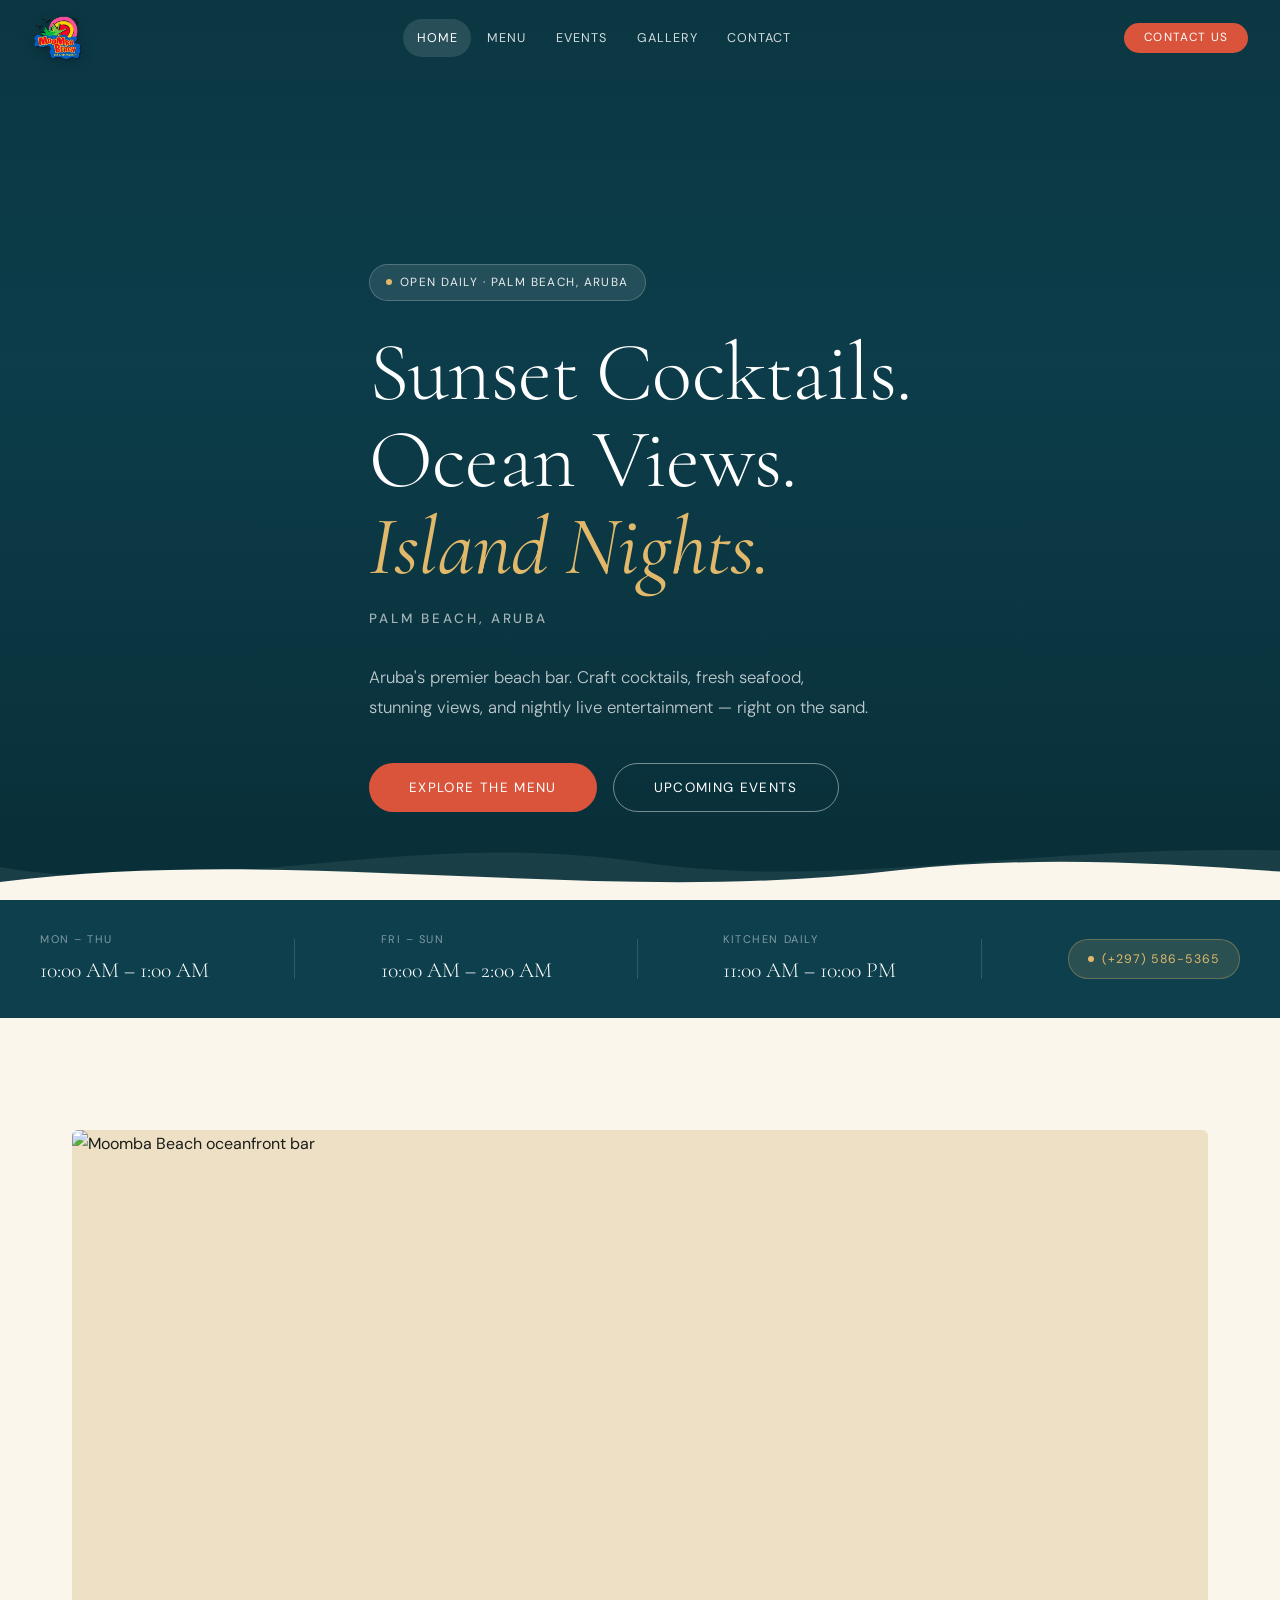
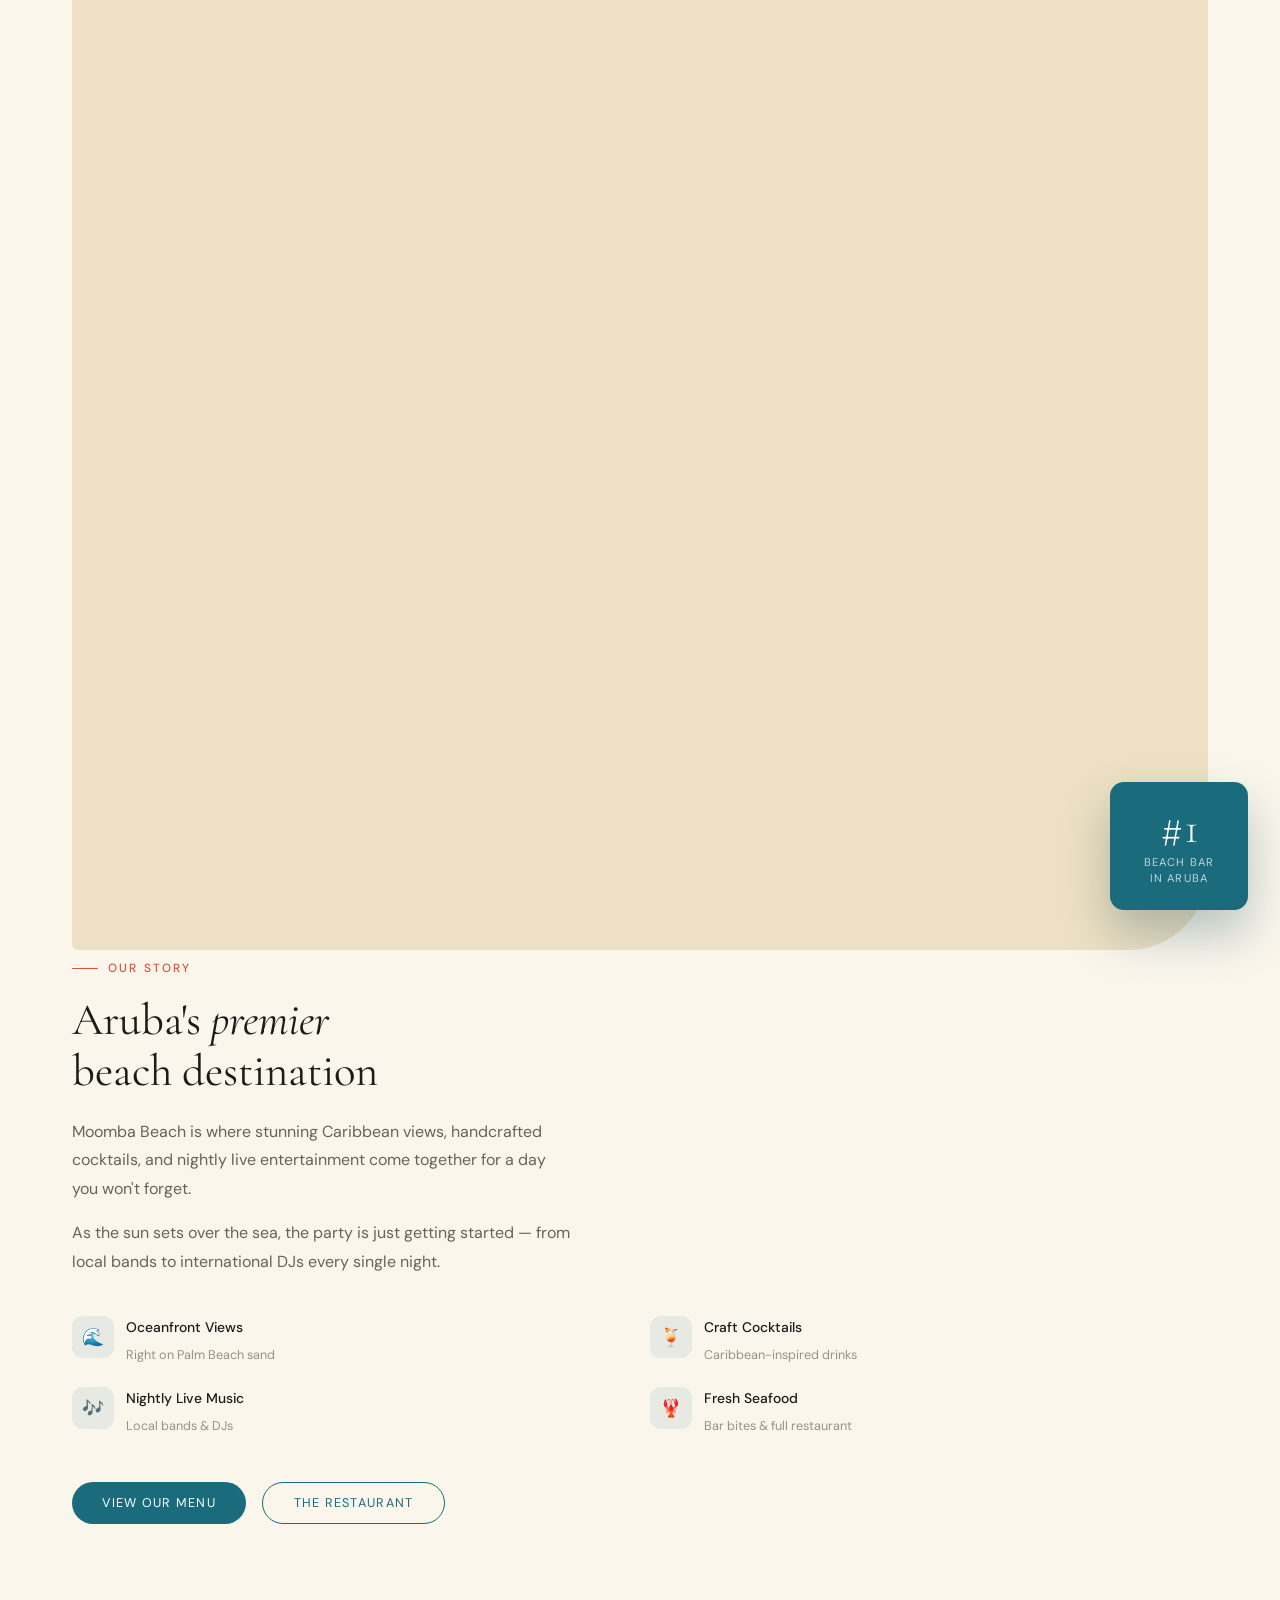
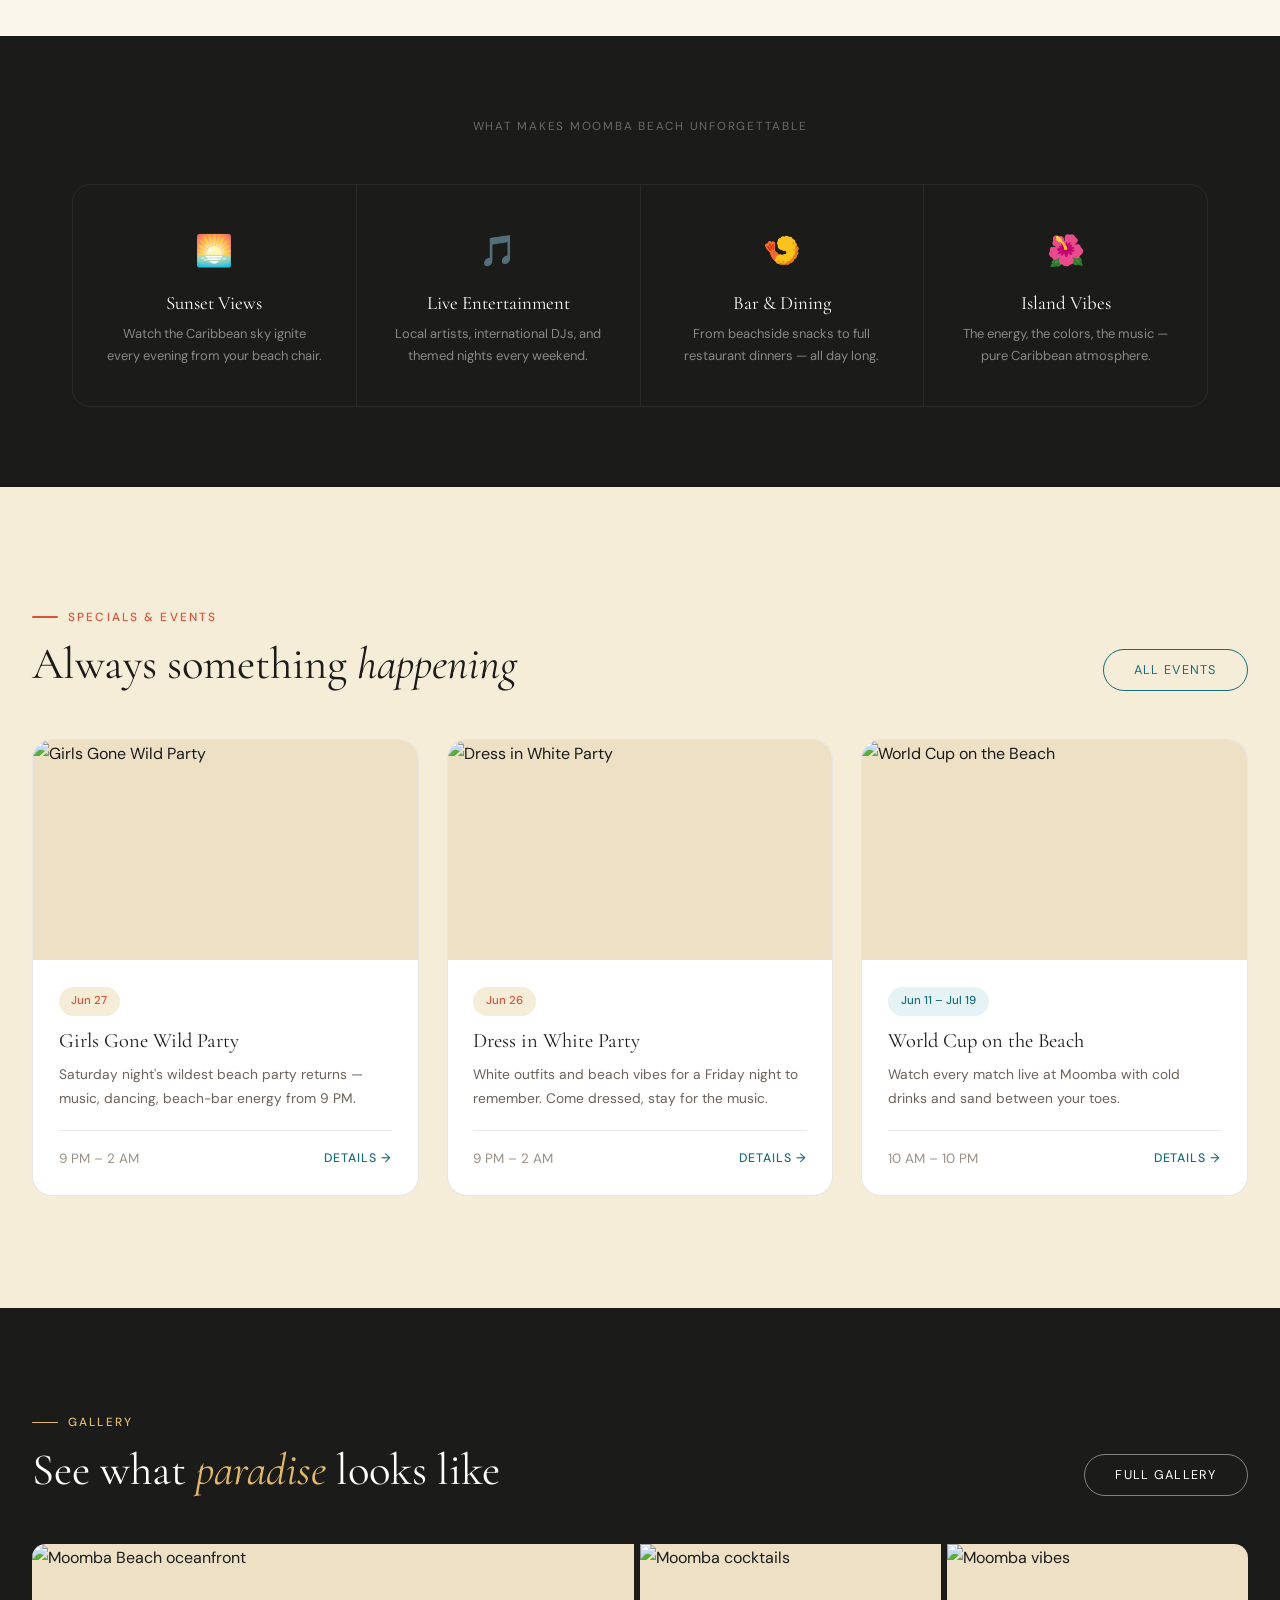
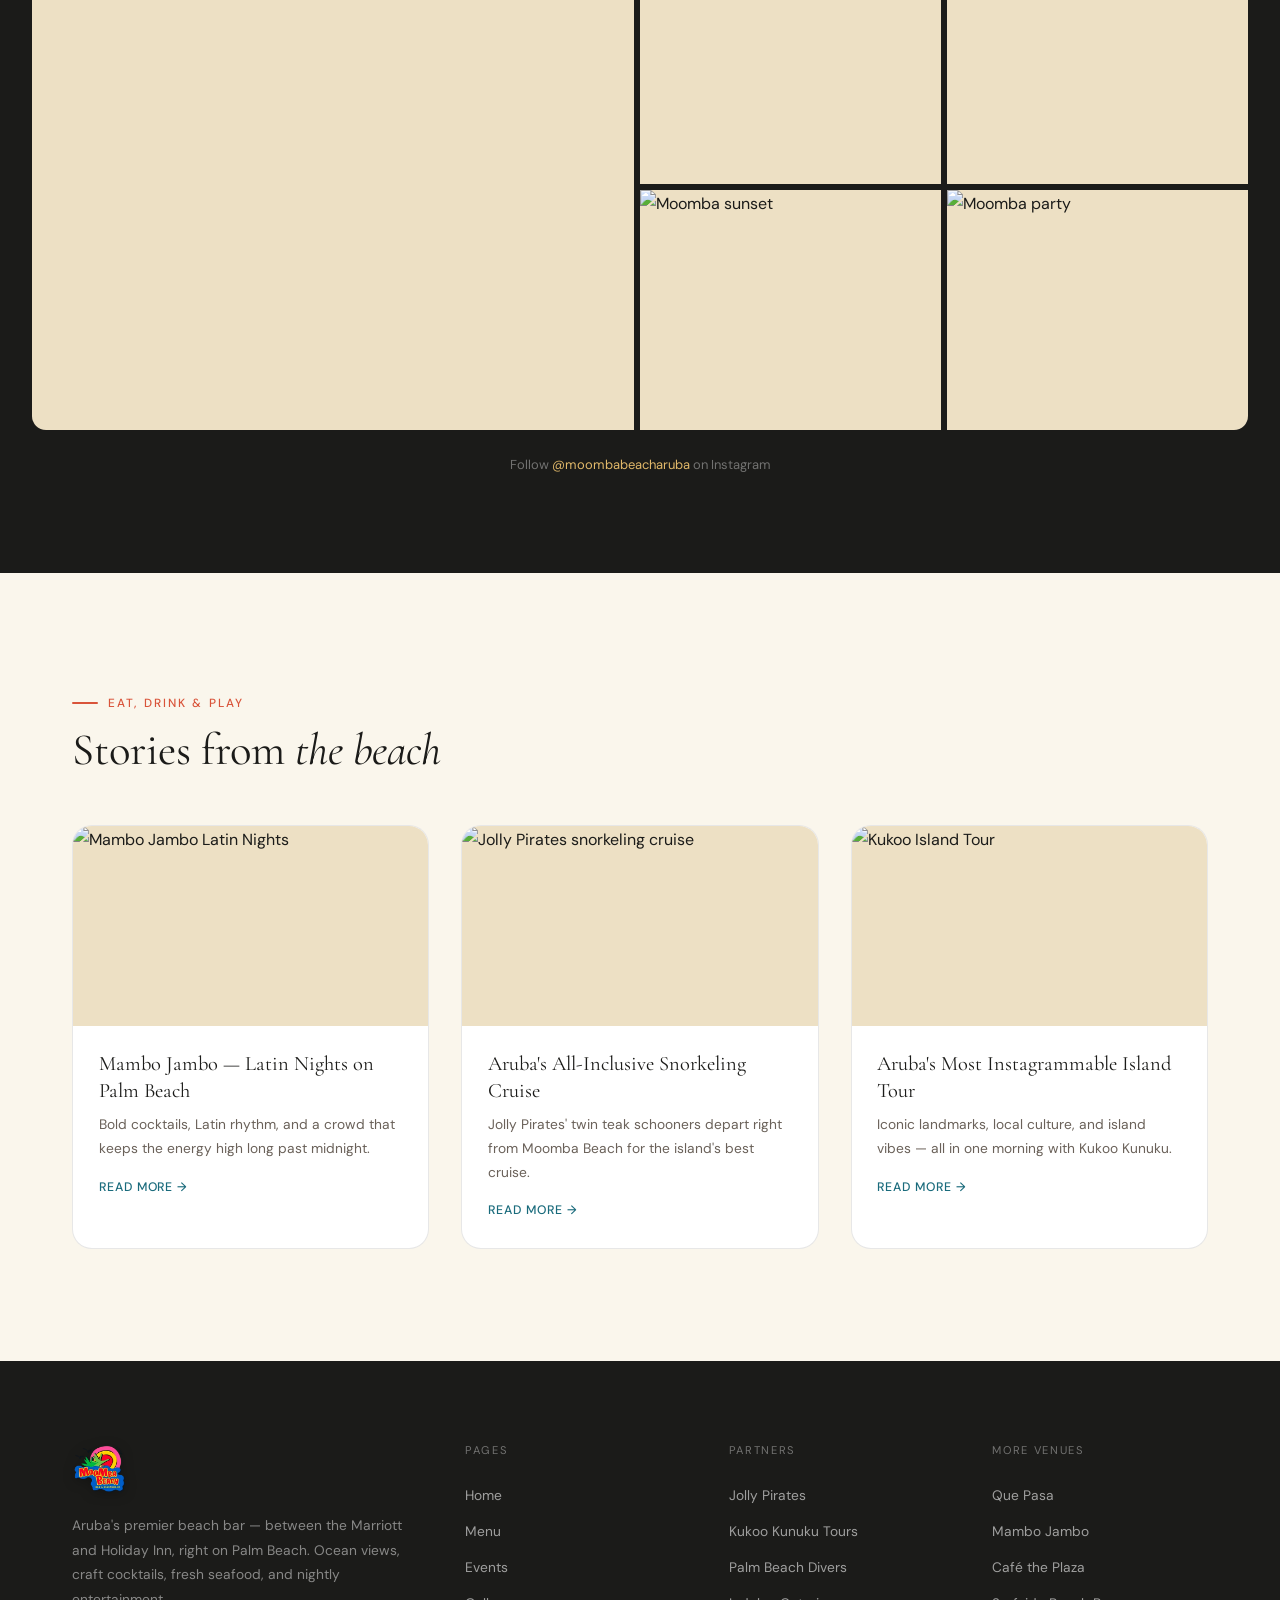
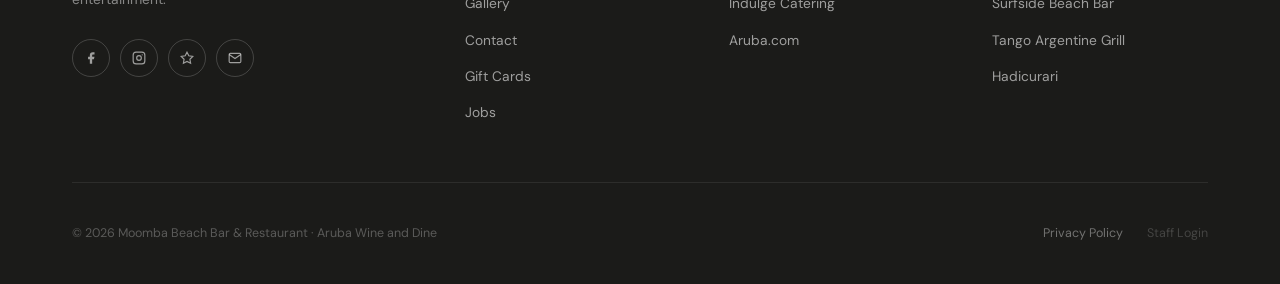
==== commit fcee952d: "not done but presentable" ====
--- a/index.html
+++ b/index.html
@@ -3,397 +3,242 @@
 <head>
 <meta charset="UTF-8">
 <meta name="viewport" content="width=device-width, initial-scale=1.0">
-<meta name="description" content="MooMba Beach — Aruba's #1 beach bar on Palm Beach. Craft cocktails, fresh seafood, ocean views, and nightly live entertainment.">
-<meta property="og:title" content="MooMba Beach Bar & Restaurant — Palm Beach, Aruba">
-<meta property="og:description" content="Aruba's premier beach bar. Stunning views, incredible cocktails, and nightly entertainment right on the sand.">
-<meta property="og:image" content="https://www.moombabeach.com/themes/moomba-bar/assets/images/og-image-1200x1200.png">
-<meta name="twitter:card" content="summary_large_image">
-<link rel="canonical" href="https://www.moombabeach.com">
-<title>MooMba Beach — Palm Beach, Aruba</title>
-<link rel="preconnect" href="https://fonts.googleapis.com">
-<link rel="preconnect" href="https://fonts.gstatic.com" crossorigin>
-<link href="https://fonts.googleapis.com/css2?family=Cormorant+Garamond:ital,wght@0,300;0,400;0,600;1,300;1,400&family=DM+Sans:opsz,wght@9..40,300;9..40,400;9..40,500&display=swap" rel="stylesheet">
-<link rel="stylesheet" href="style.css">
+
+  <link rel="icon" type="image/x-icon"             href="assets/favicon.ico">
+  <link rel="icon" type="image/png" sizes="16x16"  href="assets/favicon-16x16.png">
+  <link rel="icon" type="image/png" sizes="32x32"  href="assets/favicon-32x32.png">
+  <link rel="icon" type="image/png" sizes="48x48"  href="assets/favicon-48x48.png">
+  <link rel="apple-touch-icon" sizes="180x180"      href="assets/apple-touch-icon.png">
+  <link rel="manifest"                              href="site.webmanifest">
+  <meta name="msapplication-TileColor"             content="#1A6B7C">
+  <meta name="theme-color"                         content="#1A6B7C">
+
+  <meta name="description"         content="Aruba's #1 beach bar. Craft cocktails, fresh seafood, stunning ocean views, and nightly live entertainment on Palm Beach.">
+  <meta name="robots"              content="index, follow">
+  <link rel="canonical"            href="https://www.moombabeach.com/">
+  <meta property="og:type"         content="restaurant">
+  <meta property="og:site_name"    content="Moomba Beach Bar &amp; Restaurant">
+  <meta property="og:title"        content="Moomba Beach — Palm Beach, Aruba">
+  <meta property="og:description"  content="Aruba's #1 beach bar. Craft cocktails, fresh seafood, stunning ocean views, and nightly live entertainment on Palm Beach.">
+  <meta property="og:url"          content="https://www.moombabeach.com/">
+  <meta property="og:image"        content="https://www.moombabeach.com/assets/og-image.jpg">
+  <meta property="og:image:width"  content="1200">
+  <meta property="og:image:height" content="630">
+  <meta property="og:image:alt"    content="Moomba Beach Bar &amp; Restaurant — Palm Beach, Aruba">
+  <meta name="twitter:card"        content="summary_large_image">
+  <meta name="twitter:title"       content="Moomba Beach — Palm Beach, Aruba">
+  <meta name="twitter:description" content="Aruba's #1 beach bar. Craft cocktails, fresh seafood, stunning ocean views, and nightly live entertainment on Palm Beach.">
+  <meta name="twitter:image"       content="https://www.moombabeach.com/assets/twitter-card.jpg">  <link rel="preconnect" href="https://fonts.googleapis.com">
+  <link rel="preconnect" href="https://fonts.gstatic.com" crossorigin>
+  <link href="https://fonts.googleapis.com/css2?family=Cormorant+Garamond:ital,wght@0,300;0,400;0,600;1,300;1,400&family=DM+Sans:opsz,wght@9..40,300;9..40,400;9..40,500&display=swap" rel="stylesheet">
+  <link rel="stylesheet" href="style.css">
+  <script type="application/ld+json">
+  {"@context":"https://schema.org","@type":"BarOrPub","name":"Moomba Beach Bar & Restaurant","url":"https://www.moombabeach.com","telephone":"+2975865365","email":"moombabeachbar@arubawineanddine.com","address":{"@type":"PostalAddress","streetAddress":"Palm Beach, between Marriott and Holiday Inn","addressLocality":"Noord","addressCountry":"AW"},"geo":{"@type":"GeoCoordinates","latitude":12.577453,"longitude":-70.044777},"openingHoursSpecification":[{"@type":"OpeningHoursSpecification","dayOfWeek":["Monday","Tuesday","Wednesday","Thursday"],"opens":"10:00","closes":"01:00"},{"@type":"OpeningHoursSpecification","dayOfWeek":["Friday","Saturday","Sunday"],"opens":"10:00","closes":"02:00"}],"servesCuisine":["Caribbean","Seafood","International"],"priceRange":"$$"}
+  </script>
+  <title>Moomba Beach Bar &amp; Restaurant — Palm Beach, Aruba</title>
 <style>
-/* ── HOME-SPECIFIC ── */
-
-/* HERO */
-.hero {
-  min-height: 100vh;
-  display: flex; align-items: flex-end;
-  padding-bottom: 5.5rem;
-  position: relative;
-  overflow: hidden;
-  background: var(--ocean-deep);
-}
-.hero__bg {
-  position: absolute; inset: 0;
-  background: linear-gradient(160deg, #08303C 0%, #0F4E60 30%, #1A7080 60%, #2898A8 100%);
-}
-/* Subtle animated ocean shimmer */
-.hero__shimmer {
-  position: absolute; inset: 0;
-  background: radial-gradient(ellipse at 70% 80%, rgba(40,152,168,0.35) 0%, transparent 60%),
-              radial-gradient(ellipse at 20% 60%, rgba(26,107,124,0.25) 0%, transparent 50%);
-  animation: shimmer 8s ease-in-out infinite alternate;
-}
-@keyframes shimmer {
-  from { transform: scale(1) translate(0,0); }
-  to   { transform: scale(1.06) translate(1%, 1%); }
-}
-.hero__overlay {
-  position: absolute; inset: 0;
-  background: linear-gradient(to bottom, rgba(8,48,60,0.15) 0%, rgba(8,48,60,0.05) 50%, rgba(8,48,60,0.55) 100%);
-}
-/* Wavy bottom edge */
-.hero__wave {
-  position: absolute; bottom: -2px; left: 0; right: 0;
-  height: 110px; z-index: 1; pointer-events: none;
-}
-.hero__content {
-  position: relative; z-index: 2;
-  max-width: 780px;
-}
-.hero__tag {
-  display: inline-flex; align-items: center; gap: 8px;
-  background: rgba(255,255,255,0.1);
-  border: 1px solid rgba(255,255,255,0.2);
-  backdrop-filter: blur(8px);
-  padding: 0.45rem 1rem; border-radius: 100px;
-  font-size: 0.75rem; letter-spacing: 0.12em;
-  text-transform: uppercase; color: rgba(255,255,255,0.88);
-  margin-bottom: 1.75rem;
-  animation: fadeUp 0.8s var(--ease-out) both;
-}
-.hero__tag-dot { width: 6px; height: 6px; border-radius: 50%; background: var(--gold-light); animation: blink 2s infinite; }
-.hero__title {
-  font-size: clamp(3.2rem, 7.5vw, 7rem);
-  color: #fff; font-weight: 300; line-height: 1.04;
-  margin-bottom: 1.75rem;
-  animation: fadeUp 0.9s 0.1s var(--ease-out) both;
-}
-.hero__title em { font-style: italic; color: var(--gold-light); }
-.hero__desc {
-  font-size: 1.05rem; color: rgba(255,255,255,0.78);
-  max-width: 480px; line-height: 1.8; margin-bottom: 2.5rem;
-  animation: fadeUp 0.9s 0.2s var(--ease-out) both;
-}
-.hero__actions { display: flex; gap: 1rem; flex-wrap: wrap; animation: fadeUp 0.9s 0.3s var(--ease-out) both; }
-.hero__scroll {
-  position: absolute; right: 3rem; bottom: 6rem; z-index: 2;
-  display: flex; flex-direction: column; align-items: center; gap: 10px;
-  color: rgba(255,255,255,0.45); font-size: 0.7rem; letter-spacing: 0.14em; text-transform: uppercase;
-}
-.hero__scroll-track { width: 1px; height: 56px; background: rgba(255,255,255,0.2); overflow: hidden; position: relative; }
-.hero__scroll-track::after { content: ''; position: absolute; top: -100%; left: 0; right: 0; height: 100%; background: var(--gold-light); animation: scrollDown 1.8s ease-in-out infinite; }
-@keyframes scrollDown { 0% { top:-100%; } 100% { top:100%; } }
-@keyframes fadeUp { from { opacity:0; transform:translateY(20px); } to { opacity:1; transform:none; } }
-
-/* STATS BAR */
-.stats-bar { background: var(--sand-dark); padding: 2.5rem 0; }
-.stats-bar__inner { display: flex; align-items: center; justify-content: space-around; gap: 2rem; flex-wrap: wrap; }
-.stat { text-align: center; }
-.stat__number { font-family: 'Cormorant Garamond', serif; font-size: 3rem; font-weight: 300; color: var(--ocean); line-height: 1; }
-.stat__label { font-size: 0.75rem; letter-spacing: 0.1em; text-transform: uppercase; color: var(--warm-gray); margin-top: 4px; }
-.stats-bar__sep { width: 1px; height: 48px; background: var(--border); flex-shrink: 0; }
-
-/* ABOUT */
-.about { background: var(--sand-light); }
-.about__image-wrap { position: relative; }
-.about__img { width: 100%; aspect-ratio: 4/5; object-fit: cover; border-radius: 6px 6px 80px 6px; }
-.about__badge {
-  position: absolute; bottom: 2.5rem; right: -2.5rem;
-  background: var(--ocean); color: #fff;
-  padding: 1.5rem 1.75rem; border-radius: 14px;
-  box-shadow: 0 24px 48px rgba(13,63,77,0.28);
-  text-align: center; min-width: 140px;
-}
-.about__badge-num { font-family: 'Cormorant Garamond', serif; font-size: 3rem; line-height: 1; font-weight: 300; }
-.about__badge-text { font-size: 0.72rem; letter-spacing: 0.1em; text-transform: uppercase; opacity: 0.7; margin-top: 4px; }
-.about__features { display: grid; grid-template-columns: 1fr 1fr; gap: 1.25rem; margin-top: 2.5rem; }
-.about__feat { display: flex; align-items: flex-start; gap: 12px; }
-.about__feat-icon {
-  width: 42px; height: 42px; border-radius: 11px;
-  background: rgba(26,107,124,0.09); display: flex; align-items: center; justify-content: center;
-  color: var(--ocean); font-size: 1.15rem; flex-shrink: 0;
-}
-.about__feat-name { font-size: 0.88rem; font-weight: 500; color: var(--charcoal); display: block; }
-.about__feat-sub  { font-size: 0.8rem; color: var(--muted); }
-.about__ctas { display: flex; gap: 1rem; margin-top: 2.75rem; flex-wrap: wrap; }
-
-/* EXPERIENCE STRIP */
-.xp-strip { background: var(--charcoal); padding: 5rem 0; }
-.xp-strip__label { font-size: 0.75rem; letter-spacing: 0.14em; text-transform: uppercase; color: rgba(255,255,255,0.45); margin-bottom: 3rem; text-align: center; }
-.xp-strip__items { display: flex; align-items: stretch; gap: 0; border: 1px solid rgba(255,255,255,0.08); border-radius: 18px; overflow: hidden; }
-.xp-item {
-  flex: 1; padding: 2.5rem 2rem; text-align: center;
-  border-right: 1px solid rgba(255,255,255,0.07);
-  transition: background 0.3s;
-}
-.xp-item:last-child { border-right: none; }
-.xp-item:hover { background: rgba(255,255,255,0.04); }
-.xp-item__icon { font-size: 2rem; margin-bottom: 1rem; }
-.xp-item__title { font-family: 'Cormorant Garamond', serif; font-size: 1.2rem; color: #fff; margin-bottom: 0.5rem; }
-.xp-item__desc { font-size: 0.82rem; color: rgba(255,255,255,0.5); line-height: 1.65; }
-
-/* EVENTS PREVIEW */
-.events-preview { background: var(--sand); }
-.events-preview__head { display: flex; align-items: flex-end; justify-content: space-between; margin-bottom: 3rem; flex-wrap: wrap; gap: 1.5rem; }
-.event-cards { display: grid; grid-template-columns: repeat(3, 1fr); gap: 1.75rem; }
-
-/* GALLERY STRIP */
-.gallery-strip { background: var(--charcoal); padding: 6rem 0; }
-.gallery-strip .t-eyebrow { color: var(--gold-light); }
-.gallery-strip .t-eyebrow::before { background: var(--gold-light); }
-.gallery-strip__head { display: flex; align-items: flex-end; justify-content: space-between; margin-bottom: 2.5rem; flex-wrap: wrap; gap: 1.5rem; }
-.gallery-strip__title { color: #fff; }
-.gallery-strip__grid {
-  display: grid;
-  grid-template-columns: 2fr 1fr 1fr;
-  grid-template-rows: 240px 240px;
-  gap: 6px; border-radius: 14px; overflow: hidden;
-}
-.gallery-strip__item { overflow: hidden; cursor: pointer; position: relative; background: #222; }
-.gallery-strip__item:first-child { grid-row: 1 / 3; }
-.gallery-strip__item img { width: 100%; height: 100%; object-fit: cover; transition: transform 0.55s var(--ease); }
-.gallery-strip__item:hover img { transform: scale(1.07); }
-.gallery-strip__item-overlay {
-  position: absolute; inset: 0;
-  background: rgba(13,63,77,0.42); opacity: 0;
-  display: flex; align-items: center; justify-content: center;
-  transition: opacity 0.3s;
-  color: #fff; font-size: 1.6rem;
-}
-.gallery-strip__item:hover .gallery-strip__item-overlay { opacity: 1; }
-
-/* NEWS STRIP */
-.news-strip { background: var(--sand-light); }
-.news-strip__head { display: flex; align-items: flex-end; justify-content: space-between; margin-bottom: 3rem; flex-wrap: wrap; gap: 1.5rem; }
-
-/* LIGHTBOX */
-#lightbox {
-  display: none; position: fixed; inset: 0;
-  background: rgba(0,0,0,0.9); z-index: 9999;
-  align-items: center; justify-content: center; padding: 2rem;
-}
-#lightbox.open { display: flex; }
-#lb-img { max-width: 100%; max-height: 90vh; object-fit: contain; border-radius: 4px; }
-#lb-close {
-  position: absolute; top: 1.5rem; right: 1.5rem;
-  background: rgba(255,255,255,0.08); border: 1px solid rgba(255,255,255,0.18);
-  color: #fff; width: 48px; height: 48px; border-radius: 50%;
-  font-size: 1.3rem; display: flex; align-items: center; justify-content: center;
-  cursor: pointer; transition: background 0.2s;
-}
-#lb-close:hover { background: rgba(255,255,255,0.16); }
-
-@media (max-width: 900px) { .event-cards { grid-template-columns: 1fr 1fr; } }
-@media (max-width: 768px) {
-  .about__badge { right: 0.5rem; }
-  .about__features { grid-template-columns: 1fr; }
-  .event-cards { grid-template-columns: 1fr; }
-  .gallery-strip__grid { grid-template-columns: 1fr 1fr; grid-template-rows: auto; }
-  .gallery-strip__item:first-child { grid-row: auto; }
-  .xp-strip__items { flex-direction: column; }
-  .xp-item { border-right: none; border-bottom: 1px solid rgba(255,255,255,0.07); }
-  .xp-item:last-child { border-bottom: none; }
-  .hero__scroll { display: none; }
+/* ── HERO ── */
+.hero{min-height:100vh;display:flex;flex-direction:column;position:relative;overflow:hidden;background:var(--ocean-deep)}
+.hero__video-wrap{position:absolute;inset:0;z-index:0}
+.hero__video-wrap iframe{width:100%;height:100%;pointer-events:none}
+.hero__overlay{position:absolute;inset:0;background:linear-gradient(to bottom,rgba(7,40,47,.35) 0%,rgba(7,40,47,.1) 40%,rgba(7,40,47,.72) 100%);z-index:1}
+.hero__bg-fallback{position:absolute;inset:0;background:linear-gradient(155deg,#07282F 0%,#0F4E60 28%,#1A7080 58%,#2898A8 100%);z-index:0}
+.hero__content{position:relative;z-index:2;margin-top:auto;padding:0 0 5.5rem}
+.hero__tag{display:inline-flex;align-items:center;gap:8px;background:rgba(255,255,255,.1);border:1px solid rgba(255,255,255,.2);backdrop-filter:blur(8px);padding:.44rem 1rem;border-radius:100px;font-size:.74rem;letter-spacing:.12em;text-transform:uppercase;color:rgba(255,255,255,.9);margin-bottom:1.75rem;animation:fadeUp .8s var(--ease-out) both}
+.hero__tag-dot{width:6px;height:6px;border-radius:50%;background:var(--gold-light);animation:blink 2s infinite}
+.hero__title{font-size:clamp(2.6rem,6.5vw,5.8rem);color:#fff;font-weight:300;line-height:1.05;margin-bottom:1rem;animation:fadeUp .9s .1s var(--ease-out) both;letter-spacing:-0.01em}
+.hero__title em{font-style:italic;color:var(--gold-light);font-weight:400}
+.hero__location{font-size:.84rem;color:rgba(255,255,255,.62);letter-spacing:.22em;text-transform:uppercase;margin-bottom:2rem;font-weight:500;animation:fadeUp .9s .15s var(--ease-out) both}
+.hero__desc{font-size:1.05rem;color:rgba(255,255,255,.75);max-width:500px;line-height:1.82;margin-bottom:2.5rem;animation:fadeUp .9s .2s var(--ease-out) both;font-weight:300}
+.hero__actions{display:flex;gap:1rem;flex-wrap:wrap;animation:fadeUp .9s .3s var(--ease-out) both}
+.hero__wave{position:absolute;bottom:-2px;left:0;right:0;height:100px;z-index:2;pointer-events:none}
+
+@keyframes fadeUp{from{opacity:0;transform:translateY(22px)}to{opacity:1;transform:none}}
+/* stats */
+.stats-bar{background:var(--sand-dark);padding:2.25rem 0}
+.stats-bar__inner{display:flex;align-items:center;justify-content:space-around;gap:2rem;flex-wrap:wrap;max-width:900px;margin:0 auto;padding:0 2rem}
+.stat__number{font-family:'Cormorant Garamond',serif;font-size:2.8rem;font-weight:300;color:var(--ocean);line-height:1}
+.stat__label{font-size:.72rem;letter-spacing:.1em;text-transform:uppercase;color:var(--warm-gray);margin-top:4px}
+.stats-bar__sep{width:1px;height:44px;background:var(--border);flex-shrink:0}
+/* about */
+.about{background:var(--sand-light)}
+.about__img{width:100%;aspect-ratio:4/5;object-fit:cover;border-radius:6px 6px 80px 6px}
+.about__badge{position:absolute;bottom:2.5rem;right:-2.5rem;background:var(--ocean);color:#fff;padding:1.5rem 1.75rem;border-radius:14px;box-shadow:0 24px 48px rgba(13,63,77,.28);text-align:center;min-width:138px}
+.about__badge-num{font-family:'Cormorant Garamond',serif;font-size:2.8rem;line-height:1;font-weight:300}
+.about__badge-text{font-size:.7rem;letter-spacing:.1em;text-transform:uppercase;opacity:.72;margin-top:4px;line-height:1.4}
+.about__feats{display:grid;grid-template-columns:1fr 1fr;gap:1.2rem;margin-top:2.5rem}
+.about__feat{display:flex;align-items:flex-start;gap:12px}
+.about__feat-icon{width:42px;height:42px;border-radius:11px;background:rgba(26,107,124,.09);display:flex;align-items:center;justify-content:center;color:var(--ocean);font-size:1.1rem;flex-shrink:0}
+.about__feat-name{font-size:.87rem;font-weight:500;color:var(--charcoal);display:block}
+.about__feat-sub{font-size:.79rem;color:var(--muted)}
+/* xp strip */
+.xp-strip{background:var(--charcoal);padding:5rem 0}
+.xp-strip__lbl{font-size:.73rem;letter-spacing:.15em;text-transform:uppercase;color:rgba(255,255,255,.35);margin-bottom:3rem;text-align:center}
+.xp-items{display:flex;align-items:stretch;border:1px solid rgba(255,255,255,.07);border-radius:18px;overflow:hidden}
+.xp-item{flex:1;padding:2.5rem 2rem;text-align:center;border-right:1px solid rgba(255,255,255,.06);transition:background .3s}
+.xp-item:last-child{border-right:none}
+.xp-item:hover{background:rgba(255,255,255,.04)}
+.xp-item__icon{font-size:1.9rem;margin-bottom:1rem}
+.xp-item__title{font-family:'Cormorant Garamond',serif;font-size:1.18rem;color:#fff;margin-bottom:.5rem}
+.xp-item__desc{font-size:.81rem;color:rgba(255,255,255,.48);line-height:1.65}
+/* section head */
+.sec-head{display:flex;align-items:flex-end;justify-content:space-between;margin-bottom:3rem;flex-wrap:wrap;gap:1.5rem}
+/* event cards */
+.events-preview{background:var(--sand)}
+.ev-cards{display:grid;grid-template-columns:repeat(3,1fr);gap:1.75rem}
+/* gallery strip */
+.gal-strip{background:var(--charcoal);padding:6rem 0}
+.gal-strip .t-eyebrow{color:var(--gold-light)}
+.gal-strip .t-eyebrow::before{background:var(--gold-light)}
+.gal-grid{display:grid;grid-template-columns:2fr 1fr 1fr;grid-template-rows:240px 240px;gap:6px;border-radius:14px;overflow:hidden;margin-top:2.5rem}
+.g-item{overflow:hidden;cursor:pointer;position:relative;background:#1a1a1a}
+.g-item:first-child{grid-row:1/3}
+.g-item img{width:100%;height:100%;object-fit:cover;transition:transform .55s var(--ease);display:block}
+.g-item:hover img{transform:scale(1.07)}
+.g-item__ov{position:absolute;inset:0;background:rgba(13,63,77,.44);opacity:0;display:flex;align-items:center;justify-content:center;transition:opacity .3s;color:#fff;font-size:1.5rem}
+.g-item:hover .g-item__ov{opacity:1}
+/* news */
+.news-strip{background:var(--sand-light)}
+@media(max-width:900px){.ev-cards{grid-template-columns:1fr 1fr}}
+@media(max-width:768px){
+  .about .grid-2{grid-template-columns:1fr}
+  .about__badge{right:.5rem}
+  .about__feats{grid-template-columns:1fr}
+  .ev-cards{grid-template-columns:1fr}
+  .gal-grid{grid-template-columns:1fr 1fr;grid-template-rows:auto}
+  .g-item:first-child{grid-row:auto}
+  .xp-items{flex-direction:column}
+  .xp-item{border-right:none;border-bottom:1px solid rgba(255,255,255,.06)}
+  .xp-item:last-child{border-bottom:none}
 }
 </style>
-
-<script type="application/ld+json">
-{"@context":"https://schema.org","@type":"BarOrPub","name":"MooMba Beach Bar & Restaurant","url":"https://www.moombabeach.com","telephone":"+2975865365","email":"moombabeachbar@arubawineanddine.com","address":{"@type":"PostalAddress","streetAddress":"Palm Beach, between Marriott and Holiday Inn","addressLocality":"Noord","addressCountry":"AW"},"geo":{"@type":"GeoCoordinates","latitude":12.577453,"longitude":-70.044777},"openingHoursSpecification":[{"@type":"OpeningHoursSpecification","dayOfWeek":["Monday","Tuesday","Wednesday","Thursday"],"opens":"10:00","closes":"01:00"},{"@type":"OpeningHoursSpecification","dayOfWeek":["Friday","Saturday","Sunday"],"opens":"10:00","closes":"02:00"}],"servesCuisine":["Caribbean","Seafood","International"],"priceRange":"$$","sameAs":["https://www.facebook.com/MooMbaBeach","https://www.instagram.com/moombabeacharuba/"]}
-</script>
 </head>
 <body>
 
-<!-- LIGHTBOX -->
-<div id="lightbox" role="dialog" aria-label="Gallery viewer">
-  <button id="lb-close" aria-label="Close">✕</button>
-  <img id="lb-img" src="" alt="">
+<div id="lightbox" role="dialog" aria-modal="true" aria-label="Photo viewer" style="display:none;position:fixed;inset:0;background:rgba(0,0,0,.93);z-index:9999;align-items:center;justify-content:center;padding:2rem">
+  <button id="lb-close" aria-label="Close" style="position:absolute;top:1.5rem;right:1.5rem;background:rgba(255,255,255,.1);border:1px solid rgba(255,255,255,.2);color:#fff;width:48px;height:48px;border-radius:50%;font-size:1.25rem;display:flex;align-items:center;justify-content:center;cursor:pointer">✕</button>
+  <img id="lb-img" src="" alt="" style="max-width:100%;max-height:88vh;object-fit:contain;border-radius:6px;box-shadow:0 32px 80px rgba(0,0,0,.5)" tabindex="0">
 </div>
 
-<!-- MOBILE NAV -->
-<nav class="nav__mobile" aria-label="Mobile navigation">
-  <button class="nav__mobile-close" aria-label="Close menu">✕</button>
+<div class="nav__mobile" id="mobile-menu" role="dialog" aria-modal="true" aria-label="Navigation menu">
+  <button class="nav__mobile-close" aria-label="Close menu" onclick="closeMobileMenu()">✕</button>
   <a class="nav__mobile-link" href="index.html">Home</a>
   <a class="nav__mobile-link" href="menu.html">Menu</a>
   <a class="nav__mobile-link" href="events.html">Events</a>
   <a class="nav__mobile-link" href="gallery.html">Gallery</a>
   <a class="nav__mobile-link" href="contact.html">Contact</a>
   <div class="nav__mobile-sub">
-    <a href="https://www.yummyaruba.com/gift-cards" target="_blank">Gift Cards</a>
-    <a href="https://www.aruba-works.com/" target="_blank">Jobs</a>
-  </div>
-</nav>
-
-<!-- NAV -->
-<header class="nav" role="banner">
+    <a href="https://www.yummyaruba.com/gift-cards" target="_blank" rel="noopener">Gift Cards</a>
+    <a href="https://www.aruba-works.com/" target="_blank" rel="noopener">Jobs</a>
+  </div>
+</div>
+<header class="nav" id="main-nav" role="banner">
   <div class="nav__inner">
-    <a href="index.html" class="nav__logo" aria-label="MooMba Beach — Home">
-      <div class="nav__logo-ring" aria-hidden="true">M</div>
-      <div>
-        <span class="nav__logo-text">MooMba Beach</span>
-        <span class="nav__logo-sub">Bar & Restaurant · Aruba</span>
-      </div>
-    </a>
-    <nav aria-label="Primary navigation">
-      <div class="nav__links">
-        <a class="nav__link" href="index.html">Home</a>
+    <a href="index.html" class="site-logo" aria-label="Moomba Beach — Home"><img src="[data-uri]" alt="Moomba Beach Bar &amp; Restaurant" height="52" width="auto" style="height:52px;width:auto"></a>
+    <nav aria-label="Primary navigation"><div class="nav__links">
+        <a class="nav__link active" href="index.html">Home</a>
         <a class="nav__link" href="menu.html">Menu</a>
         <a class="nav__link" href="events.html">Events</a>
         <a class="nav__link" href="gallery.html">Gallery</a>
         <a class="nav__link" href="contact.html">Contact</a>
-      </div>
-    </nav>
+    </div></nav>
     <div class="nav__actions">
       <a href="contact.html" class="btn btn--primary btn--sm">Contact Us</a>
-      <button class="nav__burger" aria-label="Open menu" aria-expanded="false">
-        <span class="nav__burger-line"></span>
-        <span class="nav__burger-line"></span>
-        <span class="nav__burger-line"></span>
+      <button class="nav__burger" aria-label="Open menu" aria-expanded="false" onclick="openMobileMenu()">
+        <span class="nav__burger-line"></span><span class="nav__burger-line"></span><span class="nav__burger-line"></span>
       </button>
     </div>
   </div>
 </header>
 
-<!-- FLOATING SOCIAL -->
-<aside class="float-social" aria-label="Social links">
+<aside class="float-social" aria-label="Social media">
   <a class="float-social__btn" href="https://www.instagram.com/moombabeacharuba/" target="_blank" rel="noopener" aria-label="Instagram">
-    <svg width="16" height="16" viewBox="0 0 24 24" fill="none" stroke="currentColor" stroke-width="2" aria-hidden="true"><rect x="2" y="2" width="20" height="20" rx="5"/><circle cx="12" cy="12" r="4"/><circle cx="17.5" cy="6.5" r="1" fill="currentColor" stroke="none"/></svg>
+    <svg width="16" height="16" viewBox="0 0 24 24" fill="none" stroke="currentColor" stroke-width="2"><rect x="2" y="2" width="20" height="20" rx="5"/><circle cx="12" cy="12" r="4"/><circle cx="17.5" cy="6.5" r="1" fill="currentColor" stroke="none"/></svg>
   </a>
-  <a class="float-social__btn" href="https://www.facebook.com/MooMbaBeach" target="_blank" rel="noopener" aria-label="Facebook">
-    <svg width="16" height="16" viewBox="0 0 24 24" fill="currentColor" aria-hidden="true"><path d="M18 2h-3a5 5 0 00-5 5v3H7v4h3v8h4v-8h3l1-4h-4V7a1 1 0 011-1h3z"/></svg>
+  <a class="float-social__btn" href="https://www.facebook.com/MoombaBeach" target="_blank" rel="noopener" aria-label="Facebook">
+    <svg width="16" height="16" viewBox="0 0 24 24" fill="currentColor"><path d="M18 2h-3a5 5 0 00-5 5v3H7v4h3v8h4v-8h3l1-4h-4V7a1 1 0 011-1h3z"/></svg>
   </a>
   <a class="float-social__btn" href="https://www.tripadvisor.com/Restaurant_Review-g488162-d736893-Reviews-Moomba_Beach_Bar_Restaurant-Noord_Aruba.html" target="_blank" rel="noopener" aria-label="TripAdvisor">
-    <svg width="16" height="16" viewBox="0 0 24 24" fill="none" stroke="currentColor" stroke-width="2" aria-hidden="true"><polygon points="12 2 15.09 8.26 22 9.27 17 14.14 18.18 21.02 12 17.77 5.82 21.02 7 14.14 2 9.27 8.91 8.26 12 2"/></svg>
+    <svg width="15" height="15" viewBox="0 0 24 24" fill="none" stroke="currentColor" stroke-width="2"><polygon points="12 2 15.09 8.26 22 9.27 17 14.14 18.18 21.02 12 17.77 5.82 21.02 7 14.14 2 9.27 8.91 8.26 12 2"/></svg>
   </a>
 </aside>
 
-<!-- HERO -->
-<section class="hero" aria-label="Homepage hero">
-  <div class="hero__bg" aria-hidden="true"></div>
-  <div class="hero__shimmer" aria-hidden="true"></div>
+<!-- HERO with YouTube background -->
+<section class="hero" aria-label="Welcome to Moomba Beach">
+  <div class="hero__bg-fallback" aria-hidden="true" id="hero-fallback"></div>
+  <div class="hero__video-wrap" id="hero-video-wrap" aria-hidden="true">
+    <!-- Hero background image -->
+  </div>
   <div class="hero__overlay" aria-hidden="true"></div>
-  <svg class="hero__wave" viewBox="0 0 1440 110" preserveAspectRatio="none" aria-hidden="true">
-    <path d="M0,70 C200,110 400,30 640,65 C880,100 1100,25 1440,65 L1440,110 L0,110 Z" fill="#FAF6EC" opacity="0.08"/>
-    <path d="M0,85 C300,45 600,110 900,72 C1100,50 1300,80 1440,85 L1440,110 L0,110 Z" fill="#FAF6EC"/>
+  <svg class="hero__wave" viewBox="0 0 1440 100" preserveAspectRatio="none" aria-hidden="true">
+    <path d="M0,65 C200,100 400,25 640,60 C880,95 1100,20 1440,60 L1440,100 L0,100 Z" fill="#FAF6EC" opacity="0.07"/>
+    <path d="M0,80 C300,42 600,105 900,68 C1100,46 1300,75 1440,80 L1440,100 L0,100 Z" fill="#FAF6EC"/>
   </svg>
-  <div class="container" style="position:relative; z-index:2;">
-    <div class="hero__content">
-      <div class="hero__tag">
-        <span class="hero__tag-dot" aria-hidden="true"></span>
-        Open Daily · Palm Beach, Aruba
-      </div>
-      <h1 class="hero__title">Where the<br><em>ocean meets</em><br>the party</h1>
-      <p class="hero__desc">Aruba's premier beach bar. Craft cocktails, fresh seafood, stunning views, and nightly live entertainment — right on the sand.</p>
-      <div class="hero__actions">
-        <a href="menu.html" class="btn btn--primary btn--lg">Explore the Menu</a>
-        <a href="events.html" class="btn btn--outline-light btn--lg">Upcoming Events</a>
-      </div>
-    </div>
-  </div>
-  <div class="hero__scroll" aria-hidden="true">
-    <span>Scroll</span>
-    <div class="hero__scroll-track"></div>
-  </div>
+  <div class="container hero__content">
+    <div class="hero__tag"><span class="hero__tag-dot" aria-hidden="true"></span>Open Daily · Palm Beach, Aruba</div>
+    <h1 class="hero__title">Sunset Cocktails.<br>Ocean Views.<br><em>Island Nights.</em></h1>
+    <p class="hero__location">Palm Beach, Aruba</p>
+    <p class="hero__desc">Aruba's premier beach bar. Craft cocktails, fresh seafood, stunning views, and nightly live entertainment — right on the sand.</p>
+    <div class="hero__actions">
+      <a href="menu.html" class="btn btn--primary btn--lg">Explore the Menu</a>
+      <a href="events.html" class="btn btn--outline-light btn--lg">Upcoming Events</a>
+    </div>
+  </div>
+  
 </section>
 
-<!-- HOURS STRIP -->
-<div class="hours-strip">
+
+<div class="hours-strip" role="complementary" aria-label="Opening hours">
   <div class="hours-strip__inner">
-    <div class="hours-strip__group">
-      <div class="hours-strip__label">Mon – Thu</div>
-      <div class="hours-strip__time">10:00 AM – 1:00 AM</div>
-    </div>
+    <div><div class="hours-strip__label">Mon – Thu</div><div class="hours-strip__time">10:00 AM – 1:00 AM</div></div>
     <div class="hours-strip__sep" aria-hidden="true"></div>
-    <div class="hours-strip__group">
-      <div class="hours-strip__label">Fri – Sun</div>
-      <div class="hours-strip__time">10:00 AM – 2:00 AM</div>
-    </div>
+    <div><div class="hours-strip__label">Fri – Sun</div><div class="hours-strip__time">10:00 AM – 2:00 AM</div></div>
     <div class="hours-strip__sep" aria-hidden="true"></div>
-    <div class="hours-strip__group">
-      <div class="hours-strip__label">Kitchen daily</div>
-      <div class="hours-strip__time">11:00 AM – 10:00 PM</div>
-    </div>
+    <div><div class="hours-strip__label">Kitchen daily</div><div class="hours-strip__time">11:00 AM – 10:00 PM</div></div>
     <div class="hours-strip__sep" aria-hidden="true"></div>
     <a href="tel:+2975865365" class="hours-strip__cta">
-      <span class="hours-strip__dot" aria-hidden="true"></span>
-      Call (+297) 586-5365
+      <span class="hours-strip__dot" aria-hidden="true"></span>(+297) 586-5365
     </a>
   </div>
 </div>
 
 <!-- ABOUT -->
-<section class="section about" id="about">
+<section class="section about">
   <div class="container">
     <div class="grid-2">
-      <div class="about__image-wrap reveal-left">
-        <img class="about__img"
-          src="https://www.moombabeach.com/storage/app/resources/resize/600_400_0_0_crop/img_f7866f919837b16de070b9412d6f9346.jpg"
-          alt="MooMba Beach oceanfront bar" width="600" height="750" loading="lazy">
-        <div class="about__badge">
-          <div class="about__badge-num" data-count="1" data-suffix="st">1st</div>
-          <div class="about__badge-text">Beach Bar<br>in Aruba</div>
+      <div style="position:relative" class="reveal-left">
+        <img class="about__img" src="https://www.moombabeach.com/storage/app/resources/resize/600_400_0_0_crop/img_f7866f919837b16de070b9412d6f9346.jpg" alt="Moomba Beach oceanfront bar" width="600" height="750" loading="lazy">
+        <div class="about__badge" aria-hidden="true"><div class="about__badge-num">#1</div><div class="about__badge-text">Beach Bar<br>in Aruba</div></div>
+      </div>
+      <div class="reveal-right">
+        <div class="t-eyebrow" style="margin-bottom:1rem">Our Story</div>
+        <h2 class="t-h2" style="margin-bottom:1.25rem">Aruba's <em>premier</em><br>beach destination</h2>
+        <p class="t-body" style="max-width:500px">Moomba Beach is where stunning Caribbean views, handcrafted cocktails, and nightly live entertainment come together for a day you won't forget.</p>
+        <p class="t-body" style="max-width:500px;margin-top:1rem">As the sun sets over the sea, the party is just getting started — from local bands to international DJs every single night.</p>
+        <div class="about__feats">
+          <div class="about__feat"><div class="about__feat-icon">🌊</div><div><span class="about__feat-name">Oceanfront Views</span><span class="about__feat-sub">Right on Palm Beach sand</span></div></div>
+          <div class="about__feat"><div class="about__feat-icon">🍹</div><div><span class="about__feat-name">Craft Cocktails</span><span class="about__feat-sub">Caribbean-inspired drinks</span></div></div>
+          <div class="about__feat"><div class="about__feat-icon">🎶</div><div><span class="about__feat-name">Nightly Live Music</span><span class="about__feat-sub">Local bands & DJs</span></div></div>
+          <div class="about__feat"><div class="about__feat-icon">🦞</div><div><span class="about__feat-name">Fresh Seafood</span><span class="about__feat-sub">Bar bites & full restaurant</span></div></div>
+        </div>
+        <div style="display:flex;gap:1rem;margin-top:2.75rem;flex-wrap:wrap">
+          <a href="menu.html" class="btn btn--ocean">View Our Menu</a>
+          <a href="https://www.moombabeach.com/restaurant" class="btn btn--ghost" target="_blank" rel="noopener">The Restaurant</a>
         </div>
       </div>
-      <div class="reveal-right">
-        <div class="t-eyebrow" style="margin-bottom:1rem;">Our Story</div>
-        <h2 class="t-h2" style="margin-bottom:1.25rem;">Aruba's <em>premier</em><br>beach destination</h2>
-        <p class="t-body" style="max-width:500px;">MooMba Beach is where stunning Caribbean views, handcrafted cocktails, and nightly live entertainment come together for a day you won't soon forget.</p>
-        <p class="t-body" style="max-width:500px; margin-top:1rem;">As the sun sets over the sea, the party is just getting started. From local bands to international DJs, we bring the best music to our beachfront bar every night.</p>
-        <div class="about__features">
-          <div class="about__feat">
-            <div class="about__feat-icon" aria-hidden="true">🌊</div>
-            <div><span class="about__feat-name">Oceanfront Views</span><span class="about__feat-sub">Right on Palm Beach sand</span></div>
-          </div>
-          <div class="about__feat">
-            <div class="about__feat-icon" aria-hidden="true">🍹</div>
-            <div><span class="about__feat-name">Craft Cocktails</span><span class="about__feat-sub">Caribbean-inspired drinks</span></div>
-          </div>
-          <div class="about__feat">
-            <div class="about__feat-icon" aria-hidden="true">🎶</div>
-            <div><span class="about__feat-name">Nightly Live Music</span><span class="about__feat-sub">Local bands & DJs</span></div>
-          </div>
-          <div class="about__feat">
-            <div class="about__feat-icon" aria-hidden="true">🦞</div>
-            <div><span class="about__feat-name">Fresh Seafood</span><span class="about__feat-sub">Bar bites & full restaurant</span></div>
-          </div>
-        </div>
-        <div class="about__ctas">
-          <a href="menu.html" class="btn btn--ocean">View Our Menu</a>
-          <a href="https://www.moombabeach.com/restaurant" class="btn btn--ghost">Visit the Restaurant</a>
-        </div>
-      </div>
     </div>
   </div>
 </section>
 
-<!-- EXPERIENCE STRIP -->
+<!-- XP STRIP -->
 <div class="xp-strip">
   <div class="container">
-    <p class="xp-strip__label">What makes MooMba Beach unforgettable</p>
-    <div class="xp-strip__items">
-      <div class="xp-item reveal d1">
-        <div class="xp-item__icon">🌅</div>
-        <h3 class="xp-item__title">Sunset Views</h3>
-        <p class="xp-item__desc">Watch the Caribbean sky ignite every evening from your beach chair.</p>
-      </div>
-      <div class="xp-item reveal d2">
-        <div class="xp-item__icon">🎵</div>
-        <h3 class="xp-item__title">Live Entertainment</h3>
-        <p class="xp-item__desc">Local artists, international DJs, and themed party nights every weekend.</p>
-      </div>
-      <div class="xp-item reveal d3">
-        <div class="xp-item__icon">🍤</div>
-        <h3 class="xp-item__title">Bar & Dining</h3>
-        <p class="xp-item__desc">From beachside snacks to full restaurant dinners — covered all day.</p>
-      </div>
-      <div class="xp-item reveal d4">
-        <div class="xp-item__icon">🌺</div>
-        <h3 class="xp-item__title">Island Vibes</h3>
-        <p class="xp-item__desc">The energy, the colors, the music — pure Caribbean atmosphere.</p>
-      </div>
+    <p class="xp-strip__lbl">What makes Moomba Beach unforgettable</p>
+    <div class="xp-items">
+      <div class="xp-item reveal d1"><div class="xp-item__icon">🌅</div><h3 class="xp-item__title">Sunset Views</h3><p class="xp-item__desc">Watch the Caribbean sky ignite every evening from your beach chair.</p></div>
+      <div class="xp-item reveal d2"><div class="xp-item__icon">🎵</div><h3 class="xp-item__title">Live Entertainment</h3><p class="xp-item__desc">Local artists, international DJs, and themed nights every weekend.</p></div>
+      <div class="xp-item reveal d3"><div class="xp-item__icon">🍤</div><h3 class="xp-item__title">Bar & Dining</h3><p class="xp-item__desc">From beachside snacks to full restaurant dinners — all day long.</p></div>
+      <div class="xp-item reveal d4"><div class="xp-item__icon">🌺</div><h3 class="xp-item__title">Island Vibes</h3><p class="xp-item__desc">The energy, the colors, the music — pure Caribbean atmosphere.</p></div>
     </div>
   </div>
 </div>
@@ -401,205 +246,188 @@
 <!-- EVENTS PREVIEW -->
 <section class="section events-preview">
   <div class="container--wide">
-    <div class="events-preview__head">
-      <div>
-        <div class="t-eyebrow reveal" style="margin-bottom:0.75rem;">Specials & Events</div>
-        <h2 class="t-h2 reveal d1">Always something <em>happening</em></h2>
-      </div>
+    <div class="sec-head">
+      <div><div class="t-eyebrow reveal" style="margin-bottom:.75rem">Specials & Events</div><h2 class="t-h2 reveal d1">Always something <em>happening</em></h2></div>
       <a href="events.html" class="btn btn--ghost reveal d2">All Events</a>
     </div>
-    <div class="event-cards">
+    <div class="ev-cards">
       <article class="card reveal">
-        <img class="card__img" src="https://www.moombabeach.com/storage/app/uploads/public/6a1/454/4f5/thumb_6106_550_412_0_0_crop.jpg" alt="Girls Gone Wild Party" loading="lazy" width="550" height="412">
-        <div class="card__body">
-          <div class="card__tag">
-            <svg width="11" height="11" viewBox="0 0 24 24" fill="none" stroke="currentColor" stroke-width="2" aria-hidden="true"><rect x="3" y="4" width="18" height="18" rx="2"/><line x1="16" y1="2" x2="16" y2="6"/><line x1="8" y1="2" x2="8" y2="6"/><line x1="3" y1="10" x2="21" y2="10"/></svg>
-            Jun 27
-          </div>
-          <h3 class="card__title">Girls Gone Wild Party</h3>
-          <p class="card__text">Saturday night's wildest beach party returns. Music, dancing, and pure beach-bar energy from 9 PM.</p>
-          <div class="card__footer">
-            <span class="t-small">9:00 PM – 2:00 AM</span>
-            <a href="events.html" class="card__more">Details →</a>
-          </div>
-        </div>
+        <img class="card__img" src="https://www.moombabeach.com/storage/app/uploads/public/6a1/454/4f5/thumb_6106_550_412_0_0_crop.jpg" alt="Girls Gone Wild Party" width="550" height="412" loading="lazy" style="height:220px;object-fit:cover">
+        <div class="card__body"><div class="card__tag">Jun 27</div><h3 class="card__title">Girls Gone Wild Party</h3><p class="card__text">Saturday night's wildest beach party returns — music, dancing, beach-bar energy from 9 PM.</p><div class="card__footer"><span class="t-small">9 PM – 2 AM</span><a href="events.html" class="card__more">Details →</a></div></div>
       </article>
       <article class="card reveal d1">
-        <img class="card__img" src="https://www.moombabeach.com/storage/app/uploads/public/6a1/451/33c/thumb_6105_550_412_0_0_crop.jpg" alt="Dress in White Party" loading="lazy" width="550" height="412">
-        <div class="card__body">
-          <div class="card__tag">
-            <svg width="11" height="11" viewBox="0 0 24 24" fill="none" stroke="currentColor" stroke-width="2" aria-hidden="true"><rect x="3" y="4" width="18" height="18" rx="2"/><line x1="16" y1="2" x2="16" y2="6"/><line x1="8" y1="2" x2="8" y2="6"/><line x1="3" y1="10" x2="21" y2="10"/></svg>
-            Jun 26
-          </div>
-          <h3 class="card__title">Dress in White Party</h3>
-          <p class="card__text">White outfits and beach vibes for a Friday night to remember. Come dressed, stay for the music.</p>
-          <div class="card__footer">
-            <span class="t-small">9:00 PM – 2:00 AM</span>
-            <a href="events.html" class="card__more">Details →</a>
-          </div>
-        </div>
+        <img class="card__img" src="https://www.moombabeach.com/storage/app/uploads/public/6a1/451/33c/thumb_6105_550_412_0_0_crop.jpg" alt="Dress in White Party" width="550" height="412" loading="lazy" style="height:220px;object-fit:cover">
+        <div class="card__body"><div class="card__tag">Jun 26</div><h3 class="card__title">Dress in White Party</h3><p class="card__text">White outfits and beach vibes for a Friday night to remember. Come dressed, stay for the music.</p><div class="card__footer"><span class="t-small">9 PM – 2 AM</span><a href="events.html" class="card__more">Details →</a></div></div>
       </article>
       <article class="card reveal d2">
-        <img class="card__img" src="https://www.moombabeach.com/storage/app/uploads/public/6a1/44f/81b/thumb_6104_550_412_0_0_crop.jpg" alt="Neon Party" loading="lazy" width="550" height="412">
-        <div class="card__body">
-          <div class="card__tag" style="background: rgba(40,152,168,0.12); color: var(--ocean);">
-            <svg width="11" height="11" viewBox="0 0 24 24" fill="none" stroke="currentColor" stroke-width="2" aria-hidden="true"><rect x="3" y="4" width="18" height="18" rx="2"/><line x1="16" y1="2" x2="16" y2="6"/><line x1="8" y1="2" x2="8" y2="6"/><line x1="3" y1="10" x2="21" y2="10"/></svg>
-            Jun 11–Jul 19
-          </div>
-          <h3 class="card__title">Oranjeplein — World Cup on the Beach</h3>
-          <p class="card__text">Watch every World Cup match live at MooMba with cold drinks and sand between your toes.</p>
-          <div class="card__footer">
-            <span class="t-small">10:00 AM – 10:00 PM</span>
-            <a href="events.html" class="card__more">Details →</a>
-          </div>
-        </div>
+        <img class="card__img" src="https://www.moombabeach.com/storage/app/uploads/public/69e/267/150/thumb_6075_550_412_0_0_crop.jpg" alt="World Cup on the Beach" width="550" height="412" loading="lazy" style="height:220px;object-fit:cover">
+        <div class="card__body"><div class="card__tag" style="background:rgba(40,152,168,.12);color:var(--ocean)">Jun 11 – Jul 19</div><h3 class="card__title">World Cup on the Beach</h3><p class="card__text">Watch every match live at Moomba with cold drinks and sand between your toes.</p><div class="card__footer"><span class="t-small">10 AM – 10 PM</span><a href="events.html" class="card__more">Details →</a></div></div>
       </article>
     </div>
   </div>
 </section>
 
 <!-- GALLERY STRIP -->
-<section class="gallery-strip">
+<section class="gal-strip">
   <div class="container--wide">
-    <div class="gallery-strip__head">
-      <div>
-        <div class="t-eyebrow reveal" style="margin-bottom:0.75rem;">Gallery</div>
-        <h2 class="t-h2 reveal d1 gallery-strip__title">See what <em>paradise</em> looks like</h2>
-      </div>
+    <div class="sec-head">
+      <div><div class="t-eyebrow reveal" style="margin-bottom:.75rem">Gallery</div><h2 class="t-h2 reveal d1" style="color:#fff">See what <em style="color:var(--gold-light)">paradise</em> looks like</h2></div>
       <a href="gallery.html" class="btn btn--outline-light reveal d2">Full Gallery</a>
     </div>
-    <div class="gallery-strip__grid reveal">
-      <div class="gallery-strip__item" data-lightbox="https://www.moombabeach.com/storage/app/uploads/public/691/b68/e71/691b68e718a20641050676.png" data-alt="MooMba Beach oceanfront" tabindex="0" role="button" aria-label="View photo">
-        <img src="https://www.moombabeach.com/storage/app/uploads/public/691/b68/e71/thumb_5732_400_400_0_0_crop.jpg" alt="MooMba Beach oceanfront" loading="lazy" width="400" height="400">
-        <div class="gallery-strip__item-overlay" aria-hidden="true">⊕</div>
-      </div>
-      <div class="gallery-strip__item" data-lightbox="https://www.moombabeach.com/storage/app/uploads/public/691/b68/eb1/691b68eb19fe3071154435.png" data-alt="MooMba Beach cocktails" tabindex="0" role="button" aria-label="View photo">
-        <img src="https://www.moombabeach.com/storage/app/uploads/public/691/b68/eb1/thumb_5733_400_400_0_0_crop.jpg" alt="MooMba Beach cocktails" loading="lazy" width="400" height="400">
-        <div class="gallery-strip__item-overlay" aria-hidden="true">⊕</div>
-      </div>
-      <div class="gallery-strip__item" data-lightbox="https://www.moombabeach.com/storage/app/uploads/public/691/b68/f2b/691b68f2b2868514053574.png" data-alt="MooMba Beach vibes" tabindex="0" role="button" aria-label="View photo">
-        <img src="https://www.moombabeach.com/storage/app/uploads/public/691/b68/f2b/thumb_5735_400_400_0_0_crop.jpg" alt="MooMba Beach vibes" loading="lazy" width="400" height="400">
-        <div class="gallery-strip__item-overlay" aria-hidden="true">⊕</div>
-      </div>
-      <div class="gallery-strip__item" data-lightbox="https://www.moombabeach.com/storage/app/uploads/public/691/b68/fc5/691b68fc5a2f1925222527.png" data-alt="MooMba Beach party" tabindex="0" role="button" aria-label="View photo">
-        <img src="https://www.moombabeach.com/storage/app/uploads/public/691/b68/fc5/thumb_5736_400_400_0_0_crop.jpg" alt="MooMba Beach party" loading="lazy" width="400" height="400">
-        <div class="gallery-strip__item-overlay" aria-hidden="true">⊕</div>
-      </div>
-      <div class="gallery-strip__item" data-lightbox="https://www.moombabeach.com/storage/app/uploads/public/691/b68/ff1/691b68ff19182001331193.png" data-alt="MooMba Beach sunset" tabindex="0" role="button" aria-label="View photo">
-        <img src="https://www.moombabeach.com/storage/app/uploads/public/691/b68/ff1/thumb_5737_400_400_0_0_crop.jpg" alt="MooMba Beach sunset" loading="lazy" width="400" height="400">
-        <div class="gallery-strip__item-overlay" aria-hidden="true">⊕</div>
-      </div>
-    </div>
-    <p style="color:rgba(255,255,255,0.4); font-size:0.82rem; margin-top:1.5rem; text-align:center;">
-      Follow us on Instagram: <a href="https://www.instagram.com/moombabeacharuba/" target="_blank" rel="noopener" style="color:var(--gold-light);">@moombabeacharuba</a>
-    </p>
+    <div class="gal-grid reveal">
+      <div class="g-item" data-lightbox="https://www.moombabeach.com/storage/app/uploads/public/691/b68/e71/691b68e718a20641050676.png" data-alt="Moomba Beach oceanfront" tabindex="0" role="button" aria-label="View photo"><img src="https://www.moombabeach.com/storage/app/uploads/public/691/b68/e71/thumb_5732_400_400_0_0_crop.jpg" alt="Moomba Beach oceanfront" width="400" height="400" loading="lazy"><div class="g-item__ov" aria-hidden="true">⊕</div></div>
+      <div class="g-item" data-lightbox="https://www.moombabeach.com/storage/app/uploads/public/691/b68/eb1/691b68eb19fe3071154435.png" data-alt="Moomba cocktails" tabindex="0" role="button" aria-label="View photo"><img src="https://www.moombabeach.com/storage/app/uploads/public/691/b68/eb1/thumb_5733_400_400_0_0_crop.jpg" alt="Moomba cocktails" width="400" height="400" loading="lazy"><div class="g-item__ov" aria-hidden="true">⊕</div></div>
+      <div class="g-item" data-lightbox="https://www.moombabeach.com/storage/app/uploads/public/691/b68/f2b/691b68f2b2868514053574.png" data-alt="Moomba vibes" tabindex="0" role="button" aria-label="View photo"><img src="https://www.moombabeach.com/storage/app/uploads/public/691/b68/f2b/thumb_5735_400_400_0_0_crop.jpg" alt="Moomba vibes" width="400" height="400" loading="lazy"><div class="g-item__ov" aria-hidden="true">⊕</div></div>
+      <div class="g-item" data-lightbox="https://www.moombabeach.com/storage/app/uploads/public/691/b68/fc5/691b68fc5a2f1925222527.png" data-alt="Moomba sunset" tabindex="0" role="button" aria-label="View photo"><img src="https://www.moombabeach.com/storage/app/uploads/public/691/b68/fc5/thumb_5736_400_400_0_0_crop.jpg" alt="Moomba sunset" width="400" height="400" loading="lazy"><div class="g-item__ov" aria-hidden="true">⊕</div></div>
+      <div class="g-item" data-lightbox="https://www.moombabeach.com/storage/app/uploads/public/691/b68/ff1/691b68ff19182001331193.png" data-alt="Moomba party" tabindex="0" role="button" aria-label="View photo"><img src="https://www.moombabeach.com/storage/app/uploads/public/691/b68/ff1/thumb_5737_400_400_0_0_crop.jpg" alt="Moomba party" width="400" height="400" loading="lazy"><div class="g-item__ov" aria-hidden="true">⊕</div></div>
+    </div>
+    <p style="color:rgba(255,255,255,.38);font-size:.81rem;margin-top:1.5rem;text-align:center">Follow <a href="https://www.instagram.com/moombabeacharuba/" target="_blank" rel="noopener" style="color:var(--gold-light)">@moombabeacharuba</a> on Instagram</p>
   </div>
 </section>
 
-<!-- NEWS STRIP -->
+<!-- NEWS -->
 <section class="section news-strip">
   <div class="container">
-    <div class="news-strip__head">
-      <div>
-        <div class="t-eyebrow reveal" style="margin-bottom:0.75rem;">Eat, Drink & Play</div>
-        <h2 class="t-h2 reveal d1">Stories from <em>the beach</em></h2>
-      </div>
-    </div>
-    <div class="grid-3">
-      <article class="card reveal">
-        <img class="card__img" src="https://www.moombabeach.com/storage/app/resources/resize/500_375_0_0_crop/img_a5728299c49e45324a8c64b185e6160e.png" alt="Mambo Jambo Latin Nights" loading="lazy" width="500" height="375">
-        <div class="card__body">
-          <h3 class="card__title">Mambo Jambo — Latin Nights on Palm Beach</h3>
-          <p class="card__text">Bold cocktails, Latin rhythm, and a crowd that keeps the energy high long past midnight.</p>
-          <a href="https://www.moombabeach.com/mambo-jambo-latin-nights-heart-palm-beach" class="card__more" style="margin-top:1rem; display:inline-flex;">Read More →</a>
-        </div>
-      </article>
-      <article class="card reveal d1">
-        <img class="card__img" src="https://www.moombabeach.com/storage/app/resources/resize/500_375_0_0_crop/img_901e7b481700d6c56853ce77cfc30504.JPG" alt="Snorkeling Cruise" loading="lazy" width="500" height="375">
-        <div class="card__body">
-          <h3 class="card__title">Aruba's All-Inclusive Snorkeling Cruise</h3>
-          <p class="card__text">Jolly Pirates' twin teak schooners depart right from MooMba Beach for the island's best cruise.</p>
-          <a href="https://www.moombabeach.com/arubas-allinclusive-snorkeling-cruise-moomba-beach" class="card__more" style="margin-top:1rem; display:inline-flex;">Read More →</a>
-        </div>
-      </article>
-      <article class="card reveal d2">
-        <img class="card__img" src="https://www.moombabeach.com/storage/app/resources/resize/500_375_0_0_crop/img_0a59c1213fc8eba81261944ca52848c5.jpg" alt="Kukoo Island Tour" loading="lazy" width="500" height="375">
-        <div class="card__body">
-          <h3 class="card__title">Aruba's Most Instagrammable Island Tour</h3>
-          <p class="card__text">Iconic landmarks, local culture, and pure island vibes — all in one morning with Kukoo Kunuku.</p>
-          <a href="https://www.moombabeach.com/arubas-most-instagrammable-tour-iconic-landmarks-local-culture-pure-island-vibes" class="card__more" style="margin-top:1rem; display:inline-flex;">Read More →</a>
-        </div>
-      </article>
+    <div class="sec-head"><div><div class="t-eyebrow reveal" style="margin-bottom:.75rem">Eat, Drink & Play</div><h2 class="t-h2 reveal d1">Stories from <em>the beach</em></h2></div></div>
+    <div style="display:grid;grid-template-columns:repeat(3,1fr);gap:2rem">
+      <article class="card reveal"><img class="card__img" src="https://www.moombabeach.com/storage/app/resources/resize/500_375_0_0_crop/img_a5728299c49e45324a8c64b185e6160e.png" alt="Mambo Jambo Latin Nights" width="500" height="375" loading="lazy" style="height:200px;object-fit:cover"><div class="card__body"><h3 class="card__title">Mambo Jambo — Latin Nights on Palm Beach</h3><p class="card__text">Bold cocktails, Latin rhythm, and a crowd that keeps the energy high long past midnight.</p><a href="https://www.moombabeach.com/mambo-jambo-latin-nights-heart-palm-beach" class="card__more" style="margin-top:1rem;display:inline-flex">Read More →</a></div></article>
+      <article class="card reveal d1"><img class="card__img" src="https://www.moombabeach.com/storage/app/resources/resize/500_375_0_0_crop/img_901e7b481700d6c56853ce77cfc30504.JPG" alt="Jolly Pirates snorkeling cruise" width="500" height="375" loading="lazy" style="height:200px;object-fit:cover"><div class="card__body"><h3 class="card__title">Aruba's All-Inclusive Snorkeling Cruise</h3><p class="card__text">Jolly Pirates' twin teak schooners depart right from Moomba Beach for the island's best cruise.</p><a href="https://www.moombabeach.com/arubas-allinclusive-snorkeling-cruise-moomba-beach" class="card__more" style="margin-top:1rem;display:inline-flex">Read More →</a></div></article>
+      <article class="card reveal d2"><img class="card__img" src="https://www.moombabeach.com/storage/app/resources/resize/500_375_0_0_crop/img_0a59c1213fc8eba81261944ca52848c5.jpg" alt="Kukoo Island Tour" width="500" height="375" loading="lazy" style="height:200px;object-fit:cover"><div class="card__body"><h3 class="card__title">Aruba's Most Instagrammable Island Tour</h3><p class="card__text">Iconic landmarks, local culture, and island vibes — all in one morning with Kukoo Kunuku.</p><a href="https://www.moombabeach.com/arubas-most-instagrammable-tour-iconic-landmarks-local-culture-pure-island-vibes" class="card__more" style="margin-top:1rem;display:inline-flex">Read More →</a></div></article>
     </div>
   </div>
 </section>
 
-<!-- FOOTER -->
+
 <footer class="footer">
   <div class="container">
     <div class="footer__grid">
       <div>
-        <div class="footer__logo-wrap">
-          <div class="footer__logo-ring" aria-hidden="true">M</div>
-          <span class="footer__brand-name">MooMba Beach</span>
-        </div>
-        <p class="footer__brand-desc">Aruba's premier beach bar. Ocean views, craft cocktails, fresh seafood, and nightly entertainment on Palm Beach — between the Marriott and Holiday Inn.</p>
+        <div style="margin-bottom:1rem"><a href="index.html" class="site-logo" aria-label="Moomba Beach — Home"><img src="[data-uri]" alt="Moomba Beach Bar &amp; Restaurant" height="56" width="auto" style="height:56px;width:auto"></a></div>
+        <p class="footer__brand-desc">Aruba's premier beach bar — between the Marriott and Holiday Inn, right on Palm Beach. Ocean views, craft cocktails, fresh seafood, and nightly entertainment.</p>
         <div class="footer__socials">
-          <a class="footer__social" href="https://www.facebook.com/MooMbaBeach" target="_blank" rel="noopener" aria-label="Facebook"><svg width="15" height="15" viewBox="0 0 24 24" fill="currentColor" aria-hidden="true"><path d="M18 2h-3a5 5 0 00-5 5v3H7v4h3v8h4v-8h3l1-4h-4V7a1 1 0 011-1h3z"/></svg></a>
-          <a class="footer__social" href="https://www.instagram.com/moombabeacharuba/" target="_blank" rel="noopener" aria-label="Instagram"><svg width="15" height="15" viewBox="0 0 24 24" fill="none" stroke="currentColor" stroke-width="2" aria-hidden="true"><rect x="2" y="2" width="20" height="20" rx="5"/><circle cx="12" cy="12" r="4"/><circle cx="17.5" cy="6.5" r="1" fill="currentColor" stroke="none"/></svg></a>
-          <a class="footer__social" href="https://www.tripadvisor.com/Restaurant_Review-g488162-d736893-Reviews-Moomba_Beach_Bar_Restaurant-Noord_Aruba.html" target="_blank" rel="noopener" aria-label="TripAdvisor"><svg width="15" height="15" viewBox="0 0 24 24" fill="none" stroke="currentColor" stroke-width="2" aria-hidden="true"><polygon points="12 2 15.09 8.26 22 9.27 17 14.14 18.18 21.02 12 17.77 5.82 21.02 7 14.14 2 9.27 8.91 8.26 12 2"/></svg></a>
-          <a class="footer__social" href="mailto:moombabeach@arubawineanddine.com" aria-label="Email"><svg width="15" height="15" viewBox="0 0 24 24" fill="none" stroke="currentColor" stroke-width="2" aria-hidden="true"><path d="M4 4h16c1.1 0 2 .9 2 2v12c0 1.1-.9 2-2 2H4c-1.1 0-2-.9-2-2V6c0-1.1.9-2 2-2z"/><polyline points="22,6 12,13 2,6"/></svg></a>
+          <a class="footer__social" href="https://www.facebook.com/MoombaBeach" target="_blank" rel="noopener" aria-label="Facebook"><svg width="14" height="14" viewBox="0 0 24 24" fill="currentColor"><path d="M18 2h-3a5 5 0 00-5 5v3H7v4h3v8h4v-8h3l1-4h-4V7a1 1 0 011-1h3z"/></svg></a>
+          <a class="footer__social" href="https://www.instagram.com/moombabeacharuba/" target="_blank" rel="noopener" aria-label="Instagram"><svg width="14" height="14" viewBox="0 0 24 24" fill="none" stroke="currentColor" stroke-width="2"><rect x="2" y="2" width="20" height="20" rx="5"/><circle cx="12" cy="12" r="4"/><circle cx="17.5" cy="6.5" r="1" fill="currentColor" stroke="none"/></svg></a>
+          <a class="footer__social" href="https://www.tripadvisor.com/Restaurant_Review-g488162-d736893-Reviews-Moomba_Beach_Bar_Restaurant-Noord_Aruba.html" target="_blank" rel="noopener" aria-label="TripAdvisor"><svg width="14" height="14" viewBox="0 0 24 24" fill="none" stroke="currentColor" stroke-width="2"><polygon points="12 2 15.09 8.26 22 9.27 17 14.14 18.18 21.02 12 17.77 5.82 21.02 7 14.14 2 9.27 8.91 8.26 12 2"/></svg></a>
+          <a class="footer__social" href="mailto:moombabeach@arubawineanddine.com" aria-label="Email"><svg width="14" height="14" viewBox="0 0 24 24" fill="none" stroke="currentColor" stroke-width="2"><path d="M4 4h16c1.1 0 2 .9 2 2v12c0 1.1-.9 2-2 2H4c-1.1 0-2-.9-2-2V6c0-1.1.9-2 2-2z"/><polyline points="22,6 12,13 2,6"/></svg></a>
         </div>
       </div>
-      <div>
-        <div class="footer__col-head">Pages</div>
-        <ul class="footer__links">
-          <li><a href="index.html">Home</a></li>
-          <li><a href="menu.html">Menu</a></li>
-          <li><a href="events.html">Events</a></li>
-          <li><a href="gallery.html">Gallery</a></li>
-          <li><a href="contact.html">Contact</a></li>
-          <li><a href="https://www.yummyaruba.com/gift-cards" target="_blank" rel="noopener">Gift Cards</a></li>
-          <li><a href="https://www.aruba-works.com/" target="_blank" rel="noopener">Jobs</a></li>
-        </ul>
+      <div><div class="footer__col-head">Pages</div><ul class="footer__links">
+        <li><a href="index.html">Home</a></li><li><a href="menu.html">Menu</a></li>
+        <li><a href="events.html">Events</a></li><li><a href="gallery.html">Gallery</a></li>
+        <li><a href="contact.html">Contact</a></li>
+        <li><a href="https://www.yummyaruba.com/gift-cards" target="_blank" rel="noopener">Gift Cards</a></li>
+        <li><a href="https://www.aruba-works.com/" target="_blank" rel="noopener">Jobs</a></li>
+      </ul></div>
+      <div><div class="footer__col-head">Partners</div><ul class="footer__links">
+        <li><a href="https://www.jolly-pirates.com" target="_blank" rel="noopener">Jolly Pirates</a></li>
+        <li><a href="https://www.kukookunuku.com" target="_blank" rel="noopener">Kukoo Kunuku Tours</a></li>
+        <li><a href="https://www.palmbeachdiversaruba.com" target="_blank" rel="noopener">Palm Beach Divers</a></li>
+        <li><a href="https://www.indulgearuba.com" target="_blank" rel="noopener">Indulge Catering</a></li>
+        <li><a href="https://www.aruba.com" target="_blank" rel="noopener">Aruba.com</a></li>
+      </ul></div>
+      <div><div class="footer__col-head">More Venues</div><ul class="footer__links">
+        <li><a href="https://www.quepasaaruba.com" target="_blank" rel="noopener">Que Pasa</a></li>
+        <li><a href="https://www.mambo-jambo.com" target="_blank" rel="noopener">Mambo Jambo</a></li>
+        <li><a href="https://www.cafetheplaza.com" target="_blank" rel="noopener">Café the Plaza</a></li>
+        <li><a href="https://www.surfsidearuba.com" target="_blank" rel="noopener">Surfside Beach Bar</a></li>
+        <li><a href="https://www.tangoaruba.com" target="_blank" rel="noopener">Tango Argentine Grill</a></li>
+        <li><a href="https://www.hadicurari.com" target="_blank" rel="noopener">Hadicurari</a></li>
+      </ul></div>
+    </div>
+    <div class="footer__bottom">
+      <span>© 2026 Moomba Beach Bar &amp; Restaurant · Aruba Wine and Dine</span>
+      <div style="display:flex;gap:1.5rem">
+        <a href="#">Privacy Policy</a>
+        <a href="admin/index.html" style="color:rgba(255,255,255,0.18)">Staff Login</a>
       </div>
-      <div>
-        <div class="footer__col-head">Partners</div>
-        <ul class="footer__links">
-          <li><a href="https://www.jolly-pirates.com" target="_blank" rel="noopener">Jolly Pirates Cruises</a></li>
-          <li><a href="https://www.kukookunuku.com" target="_blank" rel="noopener">Kukoo Kunuku Tours</a></li>
-          <li><a href="https://www.palmbeachdiversaruba.com" target="_blank" rel="noopener">Palm Beach Divers</a></li>
-          <li><a href="https://www.indulgearuba.com" target="_blank" rel="noopener">Indulge Catering</a></li>
-          <li><a href="https://www.aruba.com" target="_blank" rel="noopener">Aruba.com</a></li>
-        </ul>
-      </div>
-      <div>
-        <div class="footer__col-head">Our Restaurants</div>
-        <ul class="footer__links">
-          <li><a href="https://www.quepasaaruba.com" target="_blank" rel="noopener">Que Pasa</a></li>
-          <li><a href="https://www.mambo-jambo.com" target="_blank" rel="noopener">Mambo Jambo</a></li>
-          <li><a href="https://www.cafetheplaza.com" target="_blank" rel="noopener">Café the Plaza</a></li>
-          <li><a href="https://www.surfsidearuba.com" target="_blank" rel="noopener">Surfside Beach Bar</a></li>
-          <li><a href="https://www.tangoaruba.com" target="_blank" rel="noopener">Tango Argentine Grill</a></li>
-          <li><a href="https://www.hadicurari.com" target="_blank" rel="noopener">Hadicurari</a></li>
-          <li><a href="https://www.sopranosaruba.com" target="_blank" rel="noopener">Sopranos Piano Bar</a></li>
-        </ul>
-      </div>
-    </div>
-    <div class="footer__bottom">
-      <span>© 2026 MooMba Beach · Aruba Wine and Dine · All rights reserved</span>
-      <div style="display:flex; gap:1.5rem;">
-        <a href="#">Privacy Policy</a>
-        <a href="https://www.tripadvisor.com/Restaurant_Review-g488162-d736893-Reviews-Moomba_Beach_Bar_Restaurant-Noord_Aruba.html" target="_blank" rel="noopener">TripAdvisor</a>
-      </div>
     </div>
   </div>
 </footer>
-
-<div class="sticky-book">
-  <a href="contact.html" class="btn btn--primary">Contact Us</a>
-</div>
-
-<script src="main.js"></script>
+<div class="sticky-book"><a href="contact.html" class="btn btn--primary">Contact Us</a></div>
+
+
+<script>
+'use strict';
+const _nav=document.getElementById('main-nav');
+const _sb=document.querySelector('.sticky-book');
+const _fs=document.querySelector('.float-social');
+let _t=false;
+window.addEventListener('scroll',()=>{
+  if(_t)return;_t=true;
+  requestAnimationFrame(()=>{
+    const y=window.scrollY;
+    _nav?.classList.toggle('nav--scrolled',y>60);
+    _sb?.classList.toggle('show',y>300);
+    _fs?.classList.toggle('show',y>300);
+    _t=false;
+  });
+},{passive:true});
+function openMobileMenu(){document.getElementById('mobile-menu')?.classList.add('is-open');document.body.style.overflow='hidden';}
+function closeMobileMenu(){document.getElementById('mobile-menu')?.classList.remove('is-open');document.body.style.overflow='';}
+document.addEventListener('keydown',e=>{if(e.key==='Escape')closeMobileMenu();});
+const _ro=new IntersectionObserver(entries=>{entries.forEach(e=>{if(e.isIntersecting){e.target.classList.add('in');_ro.unobserve(e.target);}});},{threshold:0.07,rootMargin:'0px 0px -24px 0px'});
+document.querySelectorAll('.reveal,.reveal-left,.reveal-right').forEach(el=>_ro.observe(el));
+document.querySelectorAll('[data-tab-trigger]').forEach(btn=>{
+  btn.addEventListener('click',()=>{
+    const g=btn.dataset.tabGroup,t=btn.dataset.tabTarget;
+    document.querySelectorAll(`[data-tab-group="${g}"][data-tab-trigger]`).forEach(b=>{b.classList.remove('active');b.setAttribute('aria-selected','false');});
+    document.querySelectorAll(`[data-tab-group="${g}"][data-tab-panel]`).forEach(p=>p.classList.remove('active'));
+    btn.classList.add('active');btn.setAttribute('aria-selected','true');
+    document.getElementById(t)?.classList.add('active');
+  });
+});
+const _lb=document.getElementById('lightbox'),_li=document.getElementById('lb-img');
+if(_lb&&_li){
+  document.querySelectorAll('[data-lightbox]').forEach(el=>{
+    const open=()=>{_li.src=el.dataset.lightbox;_li.alt=el.dataset.alt||'';_lb.classList.add('open');document.body.style.overflow='hidden';};
+    el.addEventListener('click',open);
+    el.addEventListener('keydown',e=>(e.key==='Enter'||e.key===' ')&&(e.preventDefault(),open()));
+  });
+  const cl=()=>{_lb.classList.remove('open');document.body.style.overflow='';_li.src='';};
+  document.getElementById('lb-close')?.addEventListener('click',cl);
+  _lb.addEventListener('click',e=>{if(e.target===_lb)cl();});
+  document.addEventListener('keydown',e=>{if(e.key==='Escape'&&_lb.classList.contains('open'))cl();});
+}
+</script>
+
+<script>
+// Fix lightbox display (needs flex when open)
+const _lbEl=document.getElementById('lightbox');
+if(_lbEl){
+  const orig=_lbEl.style.display;
+  new MutationObserver(()=>{
+    if(_lbEl.classList.contains('open')) _lbEl.style.display='flex';
+    else _lbEl.style.display='none';
+  }).observe(_lbEl,{attributes:true,attributeFilter:['class']});
+}
+</script>
+<style>
+/* ── HERO BACKGROUND IMAGE — reliable, professional ── */
+#hero-video-wrap{
+  position:absolute;
+  inset:0;
+  overflow:hidden;
+  z-index:0;
+  background-image:url('assets/hero-bg.jpg');
+  background-size:cover;
+  background-position:center;
+  background-repeat:no-repeat;
+}
+/* Subtle zoom animation gives life without being distracting */
+#hero-video-wrap::before{
+  content:'';
+  position:absolute;
+  inset:-5%;
+  background-image:inherit;
+  background-size:cover;
+  background-position:center;
+  animation:slowZoom 30s ease-in-out infinite alternate;
+}
+@keyframes slowZoom{
+  0%   {transform:scale(1.0) translate(0,0)}
+  100% {transform:scale(1.08) translate(-1%,1%)}
+}
+#hero-fallback{display:none}
+</style>
 </body>
-</html>
+</html>
--- a/style.css
+++ b/style.css
@@ -1,8 +1,16 @@
-/* ═══════════════════════════════════════════════════
-   MOOMBA BEACH — Design System
-   ═══════════════════════════════════════════════════ */
-
-/* ── TOKENS ── */
+/* ═══════════════════════════════════════════════════════
+   MOOMBA BEACH v2 — Design System + Performance
+   ═══════════════════════════════════════════════════════
+
+   PERFORMANCE NOTES FOR DEPLOYMENT:
+   1. Fonts: swap display + preload in <head>
+   2. Images: use loading="lazy" + explicit width/height everywhere
+   3. CDN: serve this CSS from CDN with Cache-Control: max-age=31536000
+   4. Critical CSS: inline above-the-fold rules into <style> per page
+   5. Compress: gzip/brotli this file on the server
+   ═══════════════════════════════════════════════════════ */
+
+/* ── DESIGN TOKENS ── */
 :root {
   --sand:        #F5EDD8;
   --sand-light:  #FAF6EC;
@@ -16,336 +24,208 @@
   --gold:        #C4913E;
   --gold-light:  #E2B96A;
   --charcoal:    #1B1B19;
-  --ink:         #2E2D2A;
   --warm-gray:   #6A6159;
   --muted:       #9A9088;
   --border:      rgba(28,28,26,0.1);
   --border-md:   rgba(28,28,26,0.18);
   --nav-h:       76px;
-  --ease:        cubic-bezier(0.4, 0, 0.2, 1);
-  --ease-out:    cubic-bezier(0, 0, 0.2, 1);
+  --radius-sm:   8px;
+  --radius-md:   14px;
+  --radius-lg:   20px;
+  --ease:        cubic-bezier(0.4,0,0.2,1);
+  --ease-out:    cubic-bezier(0,0,0.2,1);
+  --shadow-sm:   0 2px 12px rgba(28,28,26,0.08);
+  --shadow-md:   0 8px 32px rgba(28,28,26,0.1);
+  --shadow-lg:   0 20px 56px rgba(28,28,26,0.12);
 }
 
 /* ── RESET ── */
-*, *::before, *::after { box-sizing: border-box; margin: 0; padding: 0; }
-html { scroll-behavior: smooth; font-size: 16px; -webkit-text-size-adjust: 100%; }
-body { font-family: 'DM Sans', sans-serif; background: var(--sand-light); color: var(--charcoal); line-height: 1.72; overflow-x: hidden; }
-h1,h2,h3,h4,h5 { font-family: 'Cormorant Garamond', serif; font-weight: 400; line-height: 1.15; }
-img { display: block; max-width: 100%; height: auto; }
-a { color: inherit; text-decoration: none; }
-button { font-family: inherit; cursor: pointer; }
-ul { list-style: none; }
-
-/* ── TYPOGRAPHY SCALE ── */
-.t-eyebrow {
-  display: inline-flex;
-  align-items: center;
-  gap: 10px;
-  font-size: 0.75rem;
-  letter-spacing: 0.18em;
-  text-transform: uppercase;
-  color: var(--coral);
-  font-family: 'DM Sans', sans-serif;
-  font-weight: 500;
-}
-.t-eyebrow::before {
-  content: '';
-  display: block;
-  width: 28px;
-  height: 1.5px;
-  background: currentColor;
-  border-radius: 1px;
-  flex-shrink: 0;
-}
-.t-h1 { font-size: clamp(2.8rem, 5.5vw, 5.5rem); }
-.t-h2 { font-size: clamp(2rem, 3.5vw, 3.2rem); }
-.t-h3 { font-size: clamp(1.4rem, 2.5vw, 1.9rem); }
-.t-body { font-size: 1rem; color: var(--warm-gray); line-height: 1.75; }
-.t-small { font-size: 0.85rem; color: var(--muted); }
-.t-label { font-size: 0.78rem; letter-spacing: 0.08em; text-transform: uppercase; font-weight: 500; }
+*,*::before,*::after{box-sizing:border-box;margin:0;padding:0}
+html{scroll-behavior:smooth;font-size:16px;-webkit-text-size-adjust:100%;text-rendering:optimizeSpeed}
+body{font-family:'DM Sans',system-ui,sans-serif;background:var(--sand-light);color:var(--charcoal);line-height:1.72;overflow-x:hidden;-webkit-font-smoothing:antialiased}
+h1,h2,h3,h4,h5{font-family:'Cormorant Garamond',Georgia,serif;font-weight:400;line-height:1.15}
+img{display:block;max-width:100%;height:auto;/* Performance: prevent layout shift */}
+a{color:inherit;text-decoration:none}
+button{font-family:inherit;cursor:pointer}
+ul{list-style:none}
+
+/* ── PERFORMANCE: Image lazy loading helper ── */
+img[loading="lazy"]{background:var(--sand-dark);/* Placeholder color while loading */}
+img.loaded{background:transparent}
+
+/* ── LOGO ── */
+.site-logo{display:flex;align-items:center;gap:0;text-decoration:none;flex-shrink:0}
+.site-logo svg,.site-logo img{height:44px;width:auto;transition:opacity 0.2s}
+.site-logo:hover svg,.site-logo:hover img{opacity:0.85}
+
+/* Light nav override: darken the wordmark text */
+.nav--scrolled .site-logo .logo-wordmark{fill:var(--charcoal) !important}
+.nav--scrolled .site-logo .logo-sub{fill:var(--warm-gray) !important}
+
+/* ── TYPOGRAPHY ── */
+.t-eyebrow{display:inline-flex;align-items:center;gap:10px;font-size:0.74rem;letter-spacing:0.18em;text-transform:uppercase;color:var(--coral);font-family:'DM Sans',sans-serif;font-weight:500}
+.t-eyebrow::before{content:'';display:block;width:26px;height:1.5px;background:currentColor;border-radius:1px;flex-shrink:0}
+.t-h1{font-size:clamp(2.6rem,5.5vw,5.5rem)}
+.t-h2{font-size:clamp(1.9rem,3.5vw,3.1rem)}
+.t-h3{font-size:clamp(1.3rem,2.2vw,1.75rem)}
+.t-body{font-size:1rem;color:var(--warm-gray);line-height:1.78}
+.t-small{font-size:0.84rem;color:var(--muted)}
+.t-label{font-size:0.76rem;letter-spacing:0.09em;text-transform:uppercase;font-weight:500}
 
 /* ── LAYOUT ── */
-.container { max-width: 1200px; margin: 0 auto; padding: 0 2rem; }
-.container--wide { max-width: 1440px; margin: 0 auto; padding: 0 2rem; }
-.container--narrow { max-width: 820px; margin: 0 auto; padding: 0 2rem; }
-.section { padding: 7rem 0; }
-.section--sm { padding: 4rem 0; }
-
-/* ── GRID ── */
-.grid-2 { display: grid; grid-template-columns: 1fr 1fr; gap: 3rem; align-items: center; }
-.grid-3 { display: grid; grid-template-columns: repeat(3, 1fr); gap: 2rem; }
-.grid-4 { display: grid; grid-template-columns: repeat(4, 1fr); gap: 1.5rem; }
-.grid-auto { display: grid; grid-template-columns: repeat(auto-fill, minmax(300px, 1fr)); gap: 2rem; }
+.container{max-width:1200px;margin:0 auto;padding:0 2rem}
+.container--wide{max-width:1440px;margin:0 auto;padding:0 2rem}
+.container--narrow{max-width:820px;margin:0 auto;padding:0 2rem}
+.section{padding:7rem 0}
+.section--sm{padding:4rem 0}
 
 /* ── BUTTONS ── */
-.btn {
-  display: inline-flex;
-  align-items: center;
-  gap: 9px;
-  padding: 0.88rem 2rem;
-  border-radius: 100px;
-  font-size: 0.8rem;
-  letter-spacing: 0.1em;
-  text-transform: uppercase;
-  font-weight: 400;
-  transition: all 0.3s var(--ease);
-  border: none;
-  white-space: nowrap;
-}
-.btn svg { width: 15px; height: 15px; flex-shrink: 0; }
-.btn--primary { background: var(--coral); color: #fff; }
-.btn--primary:hover { background: var(--coral-light); transform: translateY(-2px); box-shadow: 0 10px 28px rgba(217,84,58,0.32); }
-.btn--ocean { background: var(--ocean); color: #fff; }
-.btn--ocean:hover { background: var(--ocean-mid); transform: translateY(-2px); box-shadow: 0 10px 28px rgba(26,107,124,0.32); }
-.btn--ghost { background: transparent; color: var(--ocean); border: 1.5px solid var(--ocean); }
-.btn--ghost:hover { background: var(--ocean); color: #fff; }
-.btn--outline-light { background: transparent; color: #fff; border: 1.5px solid rgba(255,255,255,0.45); }
-.btn--outline-light:hover { border-color: #fff; background: rgba(255,255,255,0.1); }
-.btn--outline-dark { background: transparent; color: var(--charcoal); border: 1.5px solid var(--border-md); }
-.btn--outline-dark:hover { border-color: var(--charcoal); background: var(--charcoal); color: #fff; }
-.btn--sm { padding: 0.6rem 1.3rem; font-size: 0.75rem; }
-.btn--lg { padding: 1.1rem 2.6rem; font-size: 0.85rem; }
+.btn{display:inline-flex;align-items:center;gap:8px;padding:0.85rem 1.9rem;border-radius:100px;font-size:0.79rem;letter-spacing:0.1em;text-transform:uppercase;font-weight:400;transition:all 0.28s var(--ease);border:none;white-space:nowrap;cursor:pointer;font-family:inherit;line-height:1}
+.btn svg{width:15px;height:15px;flex-shrink:0}
+.btn--primary{background:var(--coral);color:#fff}
+.btn--primary:hover{background:var(--coral-light);transform:translateY(-2px);box-shadow:0 10px 28px rgba(217,84,58,0.3)}
+.btn--ocean{background:var(--ocean);color:#fff}
+.btn--ocean:hover{background:var(--ocean-mid);transform:translateY(-2px);box-shadow:0 10px 28px rgba(26,107,124,0.3)}
+.btn--ghost{background:transparent;color:var(--ocean);border:1.5px solid var(--ocean)}
+.btn--ghost:hover{background:var(--ocean);color:#fff}
+.btn--outline-light{background:transparent;color:#fff;border:1.5px solid rgba(255,255,255,0.45)}
+.btn--outline-light:hover{border-color:#fff;background:rgba(255,255,255,0.1)}
+.btn--outline-dark{background:transparent;color:var(--charcoal);border:1.5px solid var(--border-md)}
+.btn--outline-dark:hover{border-color:var(--charcoal);background:var(--charcoal);color:#fff}
+.btn--sm{padding:0.58rem 1.25rem;font-size:0.74rem}
+.btn--lg{padding:1.05rem 2.5rem;font-size:0.84rem}
+.btn--danger{background:#DC2626;color:#fff}
+.btn--danger:hover{background:#B91C1C}
+.btn--success{background:#059669;color:#fff}
+.btn--success:hover{background:#047857}
 
 /* ── NAVIGATION ── */
-.nav {
-  position: fixed;
-  inset: 0 0 auto;
-  z-index: 900;
-  height: var(--nav-h);
-  display: flex;
-  align-items: center;
-  padding: 0 2.5rem;
-  transition: background 0.4s var(--ease), box-shadow 0.4s var(--ease), backdrop-filter 0.4s var(--ease);
-}
-.nav--scrolled {
-  background: rgba(250, 246, 236, 0.95);
-  backdrop-filter: blur(16px);
-  -webkit-backdrop-filter: blur(16px);
-  box-shadow: 0 1px 0 var(--border);
-}
-.nav--dark { background: rgba(13,63,77,0.92); backdrop-filter: blur(16px); -webkit-backdrop-filter: blur(16px); }
-.nav__inner { display: flex; align-items: center; justify-content: space-between; width: 100%; max-width: 1400px; margin: 0 auto; }
-
-.nav__logo { display: flex; align-items: center; gap: 11px; }
-.nav__logo-ring {
-  width: 42px; height: 42px;
-  border-radius: 50%;
-  background: var(--ocean);
-  display: flex; align-items: center; justify-content: center;
-  font-family: 'Cormorant Garamond', serif;
-  font-size: 19px; color: #fff; flex-shrink: 0;
-  transition: background 0.3s;
-}
-.nav--scrolled .nav__logo-ring { background: var(--ocean); }
-.nav__logo-text { font-family: 'Cormorant Garamond', serif; font-size: 1.2rem; color: #fff; transition: color 0.3s; line-height: 1.15; }
-.nav__logo-sub { display: block; font-family: 'DM Sans', sans-serif; font-size: 0.62rem; letter-spacing: 0.14em; text-transform: uppercase; color: rgba(255,255,255,0.6); transition: color 0.3s; }
-.nav--scrolled .nav__logo-text { color: var(--charcoal); }
-.nav--scrolled .nav__logo-sub { color: var(--muted); }
-
-.nav__links { display: flex; align-items: center; gap: 0.25rem; }
-.nav__link {
-  padding: 0.5rem 0.9rem;
-  font-size: 0.8rem;
-  letter-spacing: 0.08em;
-  text-transform: uppercase;
-  color: rgba(255,255,255,0.82);
-  border-radius: 100px;
-  transition: color 0.25s, background 0.25s;
-  font-weight: 400;
-}
-.nav__link:hover { color: #fff; background: rgba(255,255,255,0.1); }
-.nav__link.active { color: #fff; }
-.nav--scrolled .nav__link { color: var(--warm-gray); }
-.nav--scrolled .nav__link:hover { color: var(--charcoal); background: var(--sand); }
-.nav--scrolled .nav__link.active { color: var(--ocean); }
-
-.nav__actions { display: flex; align-items: center; gap: 1rem; }
-.nav__burger {
-  display: none;
-  flex-direction: column; gap: 5px;
-  background: none; border: none; padding: 8px;
-}
-.nav__burger-line {
-  display: block; width: 24px; height: 1.5px;
-  background: #fff; border-radius: 1px;
-  transition: background 0.3s, transform 0.3s, opacity 0.3s;
-}
-.nav--scrolled .nav__burger-line { background: var(--charcoal); }
+.nav{position:fixed;inset:0 0 auto;z-index:900;height:var(--nav-h);display:flex;align-items:center;padding:0 2rem;transition:background 0.38s var(--ease),box-shadow 0.38s var(--ease)}
+.nav--scrolled{background:rgba(250,246,236,0.96);backdrop-filter:blur(18px);-webkit-backdrop-filter:blur(18px);box-shadow:0 1px 0 var(--border)}
+.nav--dark{background:rgba(13,63,77,0.92);backdrop-filter:blur(16px);-webkit-backdrop-filter:blur(16px)}
+.nav__inner{display:flex;align-items:center;justify-content:space-between;width:100%;max-width:1440px;margin:0 auto}
+.nav__links{display:flex;align-items:center;gap:0.15rem}
+.nav__link{padding:0.48rem 0.85rem;font-size:0.79rem;letter-spacing:0.08em;text-transform:uppercase;color:rgba(255,255,255,0.82);border-radius:100px;transition:color 0.22s,background 0.22s;font-weight:400}
+.nav__link:hover{color:#fff;background:rgba(255,255,255,0.1)}
+.nav__link.active{color:#fff;background:rgba(255,255,255,0.12)}
+.nav--scrolled .nav__link{color:var(--warm-gray)}
+.nav--scrolled .nav__link:hover{color:var(--charcoal);background:var(--sand)}
+.nav--scrolled .nav__link.active{color:var(--ocean);background:rgba(26,107,124,0.07)}
+.nav__actions{display:flex;align-items:center;gap:1rem}
+.nav__burger{display:none;flex-direction:column;gap:5px;background:none;border:none;padding:8px;cursor:pointer}
+.nav__burger-line{display:block;width:24px;height:1.5px;background:#fff;border-radius:1px;transition:background 0.3s}
+.nav--scrolled .nav__burger-line{background:var(--charcoal)}
 
 /* Mobile overlay */
-.nav__mobile {
-  display: none;
-  position: fixed; inset: 0;
-  background: var(--sand-light);
-  z-index: 950;
-  flex-direction: column; align-items: center; justify-content: center;
-  gap: 0.25rem;
-  opacity: 0;
-  pointer-events: none;
-  transition: opacity 0.35s var(--ease);
-}
-.nav__mobile.is-open { display: flex; opacity: 1; pointer-events: auto; }
-.nav__mobile-link {
-  font-family: 'Cormorant Garamond', serif;
-  font-size: clamp(2rem, 6vw, 3rem);
-  color: var(--charcoal);
-  padding: 0.3rem 1rem;
-  transition: color 0.2s;
-}
-.nav__mobile-link:hover { color: var(--coral); }
-.nav__mobile-close {
-  position: absolute; top: 1.5rem; right: 1.5rem;
-  background: none; border: 1px solid var(--border-md);
-  width: 44px; height: 44px; border-radius: 50%;
-  font-size: 1.25rem; display: flex; align-items: center; justify-content: center;
-  color: var(--charcoal); cursor: pointer;
-  transition: background 0.2s;
-}
-.nav__mobile-close:hover { background: var(--sand-dark); }
-.nav__mobile-sub { margin-top: 2rem; display: flex; gap: 1.5rem; }
-.nav__mobile-sub a { font-size: 0.78rem; letter-spacing: 0.1em; text-transform: uppercase; color: var(--muted); transition: color 0.2s; }
-.nav__mobile-sub a:hover { color: var(--charcoal); }
+.nav__mobile{display:none;position:fixed;inset:0;background:var(--sand-light);z-index:950;flex-direction:column;align-items:center;justify-content:center;gap:0.2rem;opacity:0;pointer-events:none;transition:opacity 0.32s var(--ease)}
+.nav__mobile.is-open{display:flex;opacity:1;pointer-events:auto}
+.nav__mobile-link{font-family:'Cormorant Garamond',serif;font-size:clamp(2rem,6vw,2.8rem);color:var(--charcoal);padding:0.35rem 1rem;transition:color 0.2s}
+.nav__mobile-link:hover{color:var(--coral)}
+.nav__mobile-close{position:absolute;top:1.5rem;right:1.5rem;background:none;border:1px solid var(--border-md);width:44px;height:44px;border-radius:50%;font-size:1.2rem;display:flex;align-items:center;justify-content:center;color:var(--charcoal);cursor:pointer;transition:background 0.2s}
+.nav__mobile-close:hover{background:var(--sand-dark)}
+.nav__mobile-sub{margin-top:2rem;display:flex;gap:2rem}
+.nav__mobile-sub a{font-size:0.77rem;letter-spacing:0.1em;text-transform:uppercase;color:var(--muted)}
+.nav__mobile-sub a:hover{color:var(--charcoal)}
+
+/* ── HOURS STRIP ── */
+.hours-strip{background:var(--ocean-deep);padding:1.85rem 2rem}
+.hours-strip__inner{max-width:1200px;margin:0 auto;display:flex;align-items:center;justify-content:space-between;gap:2rem;flex-wrap:wrap}
+.hours-strip__label{font-size:0.69rem;letter-spacing:0.14em;text-transform:uppercase;color:rgba(255,255,255,0.48);margin-bottom:3px}
+.hours-strip__time{font-family:'Cormorant Garamond',serif;font-size:1.35rem;color:#fff;font-weight:300}
+.hours-strip__sep{width:1px;height:40px;background:rgba(255,255,255,0.14);flex-shrink:0}
+.hours-strip__cta{display:inline-flex;align-items:center;gap:8px;background:rgba(226,185,106,0.14);border:1px solid rgba(226,185,106,0.32);color:var(--gold-light);padding:0.52rem 1.2rem;border-radius:100px;font-size:0.77rem;letter-spacing:0.08em;transition:all 0.25s;white-space:nowrap}
+.hours-strip__cta:hover{background:rgba(226,185,106,0.24)}
+.hours-strip__dot{width:6px;height:6px;border-radius:50%;background:var(--gold-light);animation:blink 2.2s infinite}
+@keyframes blink{0%,100%{opacity:1}50%{opacity:0.3}}
 
 /* ── PAGE HERO (inner pages) ── */
-.page-hero {
-  min-height: 52vh;
-  display: flex; align-items: flex-end;
-  padding-bottom: 4rem;
-  position: relative;
-  overflow: hidden;
-}
-.page-hero--ocean { background: linear-gradient(135deg, var(--ocean-deep) 0%, var(--ocean) 60%, #2A98B2 100%); }
-.page-hero--charcoal { background: var(--charcoal); }
-.page-hero--sand { background: var(--sand); }
-.page-hero__content { position: relative; z-index: 2; }
-.page-hero__title { color: #fff; margin-top: 1rem; }
-.page-hero__desc { color: rgba(255,255,255,0.72); max-width: 560px; margin-top: 1rem; font-size: 1.05rem; }
-.page-hero__wave {
-  position: absolute; bottom: -1px; left: 0; right: 0;
-  height: 80px; z-index: 1; pointer-events: none;
-}
+.page-hero{min-height:46vh;display:flex;align-items:flex-end;padding-bottom:4rem;position:relative;overflow:hidden}
+.page-hero__wave{position:absolute;bottom:-1px;left:0;right:0;height:80px;z-index:1;pointer-events:none}
+.page-hero__content{position:relative;z-index:2;padding-top:calc(var(--nav-h) + 2.5rem)}
 
 /* ── CARDS ── */
-.card {
-  background: #fff;
-  border-radius: 18px;
-  border: 1px solid var(--border);
-  overflow: hidden;
-  transition: transform 0.3s var(--ease), box-shadow 0.3s var(--ease);
-}
-.card:hover { transform: translateY(-5px); box-shadow: 0 20px 48px rgba(28,28,26,0.09); }
-.card__img { width: 100%; height: 220px; object-fit: cover; }
-.card__body { padding: 1.6rem; }
-.card__tag {
-  display: inline-flex; align-items: center; gap: 6px;
-  background: var(--sand); color: var(--coral);
-  padding: 0.3rem 0.85rem; border-radius: 100px;
-  font-size: 0.75rem; font-weight: 500; letter-spacing: 0.04em;
-  margin-bottom: 0.75rem;
-}
-.card__title { font-family: 'Cormorant Garamond', serif; font-size: 1.3rem; color: var(--charcoal); line-height: 1.3; margin-bottom: 0.6rem; }
-.card__text { font-size: 0.875rem; color: var(--warm-gray); line-height: 1.7; }
-.card__footer { display: flex; align-items: center; justify-content: space-between; margin-top: 1.25rem; padding-top: 1rem; border-top: 1px solid var(--border); }
-.card__more { font-size: 0.78rem; letter-spacing: 0.08em; text-transform: uppercase; color: var(--ocean); display: flex; align-items: center; gap: 5px; transition: gap 0.2s; font-weight: 500; }
-.card__more:hover { gap: 9px; }
+.card{background:#fff;border-radius:var(--radius-lg);border:1px solid var(--border);overflow:hidden;transition:transform 0.3s var(--ease),box-shadow 0.3s var(--ease)}
+.card:hover{transform:translateY(-5px);box-shadow:var(--shadow-lg)}
+.card__img{width:100%;object-fit:cover;display:block;/* Performance: explicit height set inline */}
+.card__body{padding:1.6rem}
+.card__tag{display:inline-flex;align-items:center;gap:6px;background:var(--sand);color:var(--coral);padding:0.28rem 0.8rem;border-radius:100px;font-size:0.72rem;font-weight:500;margin-bottom:0.75rem}
+.card__title{font-family:'Cormorant Garamond',serif;font-size:1.28rem;color:var(--charcoal);line-height:1.3;margin-bottom:0.55rem}
+.card__text{font-size:0.86rem;color:var(--warm-gray);line-height:1.72}
+.card__footer{display:flex;align-items:center;justify-content:space-between;margin-top:1.2rem;padding-top:1rem;border-top:1px solid var(--border)}
+.card__more{font-size:0.77rem;letter-spacing:0.08em;text-transform:uppercase;color:var(--ocean);display:flex;align-items:center;gap:5px;transition:gap 0.2s;font-weight:500}
+.card__more:hover{gap:9px}
 
 /* ── FOOTER ── */
-.footer {
-  background: var(--charcoal);
-  color: #fff;
-  padding: 5rem 0 2.5rem;
-}
-.footer__grid {
-  display: grid;
-  grid-template-columns: 1.6fr 1fr 1fr 1fr;
-  gap: 3rem;
-  padding-bottom: 3.5rem;
-  border-bottom: 1px solid rgba(255,255,255,0.09);
-}
-.footer__brand-name { font-family: 'Cormorant Garamond', serif; font-size: 1.15rem; margin-bottom: 0.75rem; }
-.footer__brand-desc { font-size: 0.875rem; color: rgba(255,255,255,0.5); line-height: 1.75; margin-bottom: 1.75rem; }
-.footer__socials { display: flex; gap: 10px; }
-.footer__social {
-  width: 38px; height: 38px;
-  border: 1px solid rgba(255,255,255,0.18);
-  border-radius: 50%; display: flex; align-items: center; justify-content: center;
-  color: rgba(255,255,255,0.6);
-  transition: all 0.25s;
-}
-.footer__social:hover { border-color: var(--ocean); background: var(--ocean); color: #fff; }
-.footer__col-head { font-size: 0.72rem; letter-spacing: 0.15em; text-transform: uppercase; color: rgba(255,255,255,0.4); margin-bottom: 1.25rem; }
-.footer__links { display: flex; flex-direction: column; gap: 0.55rem; }
-.footer__links a { font-size: 0.875rem; color: rgba(255,255,255,0.6); transition: color 0.2s; }
-.footer__links a:hover { color: #fff; }
-.footer__bottom { display: flex; align-items: center; justify-content: space-between; padding-top: 2.5rem; font-size: 0.8rem; color: rgba(255,255,255,0.3); flex-wrap: wrap; gap: 1rem; }
-.footer__bottom a { color: rgba(255,255,255,0.4); }
-.footer__bottom a:hover { color: #fff; }
-.footer__logo-wrap { display: flex; align-items: center; gap: 10px; margin-bottom: 1rem; }
-.footer__logo-ring {
-  width: 42px; height: 42px; border-radius: 50%;
-  background: var(--ocean); display: flex; align-items: center; justify-content: center;
-  font-family: 'Cormorant Garamond', serif; font-size: 19px; color: #fff;
-}
-
-/* ── REVEAL ANIMATIONS ── */
-.reveal { opacity: 0; transform: translateY(28px); transition: opacity 0.7s var(--ease-out), transform 0.7s var(--ease-out); }
-.reveal.in { opacity: 1; transform: none; }
-.reveal-up { opacity: 0; transform: translateY(20px); transition: opacity 0.55s var(--ease-out), transform 0.55s var(--ease-out); }
-.reveal-up.in { opacity: 1; transform: none; }
-.reveal-left { opacity: 0; transform: translateX(-28px); transition: opacity 0.65s var(--ease-out), transform 0.65s var(--ease-out); }
-.reveal-left.in { opacity: 1; transform: none; }
-.reveal-right { opacity: 0; transform: translateX(28px); transition: opacity 0.65s var(--ease-out), transform 0.65s var(--ease-out); }
-.reveal-right.in { opacity: 1; transform: none; }
-.d1 { transition-delay: 0.1s; } .d2 { transition-delay: 0.2s; } .d3 { transition-delay: 0.3s; } .d4 { transition-delay: 0.4s; }
+.footer{background:var(--charcoal);color:#fff;padding:5rem 0 2.5rem}
+.footer__grid{display:grid;grid-template-columns:1.6fr 1fr 1fr 1fr;gap:3rem;padding-bottom:3.5rem;border-bottom:1px solid rgba(255,255,255,0.08)}
+.footer__brand-name{font-family:'Cormorant Garamond',serif;font-size:1.1rem;margin-bottom:0.75rem}
+.footer__brand-desc{font-size:0.86rem;color:rgba(255,255,255,0.48);line-height:1.78;margin-bottom:1.75rem}
+.footer__socials{display:flex;gap:10px}
+.footer__social{width:38px;height:38px;border:1px solid rgba(255,255,255,0.18);border-radius:50%;display:flex;align-items:center;justify-content:center;color:rgba(255,255,255,0.58);transition:all 0.25s}
+.footer__social:hover{border-color:var(--ocean);background:var(--ocean);color:#fff}
+.footer__col-head{font-size:0.7rem;letter-spacing:0.15em;text-transform:uppercase;color:rgba(255,255,255,0.38);margin-bottom:1.25rem}
+.footer__links{display:flex;flex-direction:column;gap:0.55rem}
+.footer__links a{font-size:0.86rem;color:rgba(255,255,255,0.58);transition:color 0.2s}
+.footer__links a:hover{color:#fff}
+.footer__bottom{display:flex;align-items:center;justify-content:space-between;padding-top:2.5rem;font-size:0.78rem;color:rgba(255,255,255,0.28);flex-wrap:wrap;gap:1rem}
+.footer__bottom a{color:rgba(255,255,255,0.38)}
+.footer__bottom a:hover{color:#fff}
+.footer__logo-wrap{display:flex;align-items:center;margin-bottom:1rem}
+
+/* ── REVEAL ANIMATIONS — reduced motion aware ── */
+@media(prefers-reduced-motion:no-preference){
+  .reveal{opacity:0;transform:translateY(26px);transition:opacity 0.68s var(--ease-out),transform 0.68s var(--ease-out)}
+  .reveal.in{opacity:1;transform:none}
+  .reveal-left{opacity:0;transform:translateX(-26px);transition:opacity 0.62s var(--ease-out),transform 0.62s var(--ease-out)}
+  .reveal-left.in{opacity:1;transform:none}
+  .reveal-right{opacity:0;transform:translateX(26px);transition:opacity 0.62s var(--ease-out),transform 0.62s var(--ease-out)}
+  .reveal-right.in{opacity:1;transform:none}
+}
+@media(prefers-reduced-motion:reduce){
+  .reveal,.reveal-left,.reveal-right{opacity:1;transform:none;transition:none}
+}
+.d1{transition-delay:0.1s}.d2{transition-delay:0.2s}.d3{transition-delay:0.3s}.d4{transition-delay:0.4s}
 
 /* ── STICKY BOOK ── */
-.sticky-book { position: fixed; bottom: 2rem; right: 2rem; z-index: 800; transform: translateY(16px); opacity: 0; pointer-events: none; transition: all 0.35s var(--ease); }
-.sticky-book.show { transform: none; opacity: 1; pointer-events: auto; }
+.sticky-book{position:fixed;bottom:2rem;right:2rem;z-index:800;transform:translateY(14px);opacity:0;pointer-events:none;transition:all 0.32s var(--ease)}
+.sticky-book.show{transform:none;opacity:1;pointer-events:auto}
 
 /* ── FLOATING SOCIAL ── */
-.float-social { position: fixed; left: 1.75rem; top: 50%; transform: translateY(-50%); z-index: 700; display: flex; flex-direction: column; gap: 9px; opacity: 0; transition: opacity 0.4s; }
-.float-social.show { opacity: 1; }
-.float-social__btn {
-  width: 38px; height: 38px; border-radius: 50%;
-  background: #fff; display: flex; align-items: center; justify-content: center;
-  color: var(--charcoal); box-shadow: 0 2px 12px rgba(28,28,26,0.12);
-  transition: transform 0.25s, box-shadow 0.25s, color 0.25s;
-}
-.float-social__btn:hover { transform: translateX(4px); box-shadow: 0 4px 20px rgba(28,28,26,0.18); color: var(--ocean); }
-
-/* ── HOURS STRIP ── */
-.hours-strip {
-  background: var(--ocean-deep);
-  padding: 2rem 2.5rem;
-}
-.hours-strip__inner { max-width: 1200px; margin: 0 auto; display: flex; align-items: center; justify-content: space-between; gap: 2rem; flex-wrap: wrap; }
-.hours-strip__group { }
-.hours-strip__label { font-size: 0.7rem; letter-spacing: 0.14em; text-transform: uppercase; color: rgba(255,255,255,0.5); margin-bottom: 3px; }
-.hours-strip__time { font-family: 'Cormorant Garamond', serif; font-size: 1.4rem; color: #fff; font-weight: 300; }
-.hours-strip__sep { width: 1px; height: 44px; background: rgba(255,255,255,0.15); flex-shrink: 0; }
-.hours-strip__cta { display: inline-flex; align-items: center; gap: 8px; background: rgba(232,185,106,0.15); border: 1px solid rgba(232,185,106,0.35); color: var(--gold-light); padding: 0.55rem 1.25rem; border-radius: 100px; font-size: 0.78rem; letter-spacing: 0.08em; transition: all 0.25s; }
-.hours-strip__cta:hover { background: rgba(232,185,106,0.25); }
-.hours-strip__dot { width: 6px; height: 6px; border-radius: 50%; background: var(--gold-light); animation: blink 2.2s infinite; }
-@keyframes blink { 0%,100% { opacity:1; } 50% { opacity:0.35; } }
+.float-social{position:fixed;left:1.75rem;top:50%;transform:translateY(-50%);z-index:700;display:flex;flex-direction:column;gap:9px;opacity:0;transition:opacity 0.4s;pointer-events:none}
+.float-social.show{opacity:1;pointer-events:auto}
+.float-social__btn{width:38px;height:38px;border-radius:50%;background:#fff;display:flex;align-items:center;justify-content:center;color:var(--charcoal);box-shadow:var(--shadow-sm);transition:transform 0.24s,box-shadow 0.24s,color 0.24s}
+.float-social__btn:hover{transform:translateX(4px);box-shadow:var(--shadow-md);color:var(--ocean)}
+
+/* ── FORM ELEMENTS ── */
+.form-group{margin-bottom:1.1rem}
+.form-label{display:block;font-size:0.73rem;letter-spacing:0.08em;text-transform:uppercase;color:var(--warm-gray);margin-bottom:5px;font-weight:500}
+.form-input,.form-select,.form-textarea{width:100%;padding:0.78rem 1rem;border:1.5px solid var(--border);border-radius:var(--radius-sm);font-family:'DM Sans',sans-serif;font-size:0.9rem;color:var(--charcoal);background:var(--sand-light);transition:border-color 0.22s,background 0.22s,box-shadow 0.22s;outline:none;-webkit-appearance:none;appearance:none}
+.form-input:focus,.form-select:focus,.form-textarea:focus{border-color:var(--ocean);background:#fff;box-shadow:0 0 0 3px rgba(26,107,124,0.1)}
+.form-textarea{resize:vertical;min-height:110px;line-height:1.6}
+.form-select{background-image:url("data:image/svg+xml,%3Csvg xmlns='http://www.w3.org/2000/svg' width='16' height='16' viewBox='0 0 24 24' fill='none' stroke='%236A6159' stroke-width='2'%3E%3Cpolyline points='6 9 12 15 18 9'/%3E%3C/svg%3E");background-repeat:no-repeat;background-position:right 12px center;padding-right:2.5rem}
+.form-row{display:grid;grid-template-columns:1fr 1fr;gap:1rem}
+.form-note{font-size:0.79rem;color:var(--muted);margin-top:0.75rem;text-align:center}
 
 /* ── RESPONSIVE ── */
-@media (max-width: 1024px) {
-  .footer__grid { grid-template-columns: 1fr 1fr; }
-  .float-social { display: none; }
-  .grid-4 { grid-template-columns: repeat(2, 1fr); }
-}
-@media (max-width: 768px) {
-  :root { --nav-h: 64px; }
-  .nav__links, .nav__actions .btn { display: none; }
-  .nav__burger { display: flex; }
-  .grid-2, .grid-3, .grid-4 { grid-template-columns: 1fr; }
-  .section { padding: 5rem 0; }
-  .footer__grid { grid-template-columns: 1fr; gap: 2rem; }
-  .hours-strip__inner { flex-direction: column; align-items: flex-start; gap: 1rem; }
-  .hours-strip__sep { display: none; }
-}
-@media (max-width: 480px) {
-  .container { padding: 0 1.25rem; }
-  .container--wide { padding: 0 1.25rem; }
-  .grid-auto { grid-template-columns: 1fr; }
-}
+@media(max-width:1024px){
+  .footer__grid{grid-template-columns:1fr 1fr}
+  .float-social{display:none}
+}
+@media(max-width:768px){
+  :root{--nav-h:64px}
+  .nav__links,.nav__actions .btn:not(.nav__burger){display:none}
+  .nav__burger{display:flex}
+  .section{padding:5rem 0}
+  .footer__grid{grid-template-columns:1fr;gap:2rem}
+  .hours-strip__inner{flex-direction:column;align-items:flex-start;gap:1rem}
+  .hours-strip__sep{display:none}
+  .form-row{grid-template-columns:1fr}
+}
+@media(max-width:480px){
+  .container,.container--wide{padding:0 1.25rem}
+}
+
+/* ── REAL LOGO IMAGE ── */
+.site-logo { display:flex; align-items:center; text-decoration:none; flex-shrink:0; }
+.site-logo img { height:52px; width:auto; object-fit:contain; transition:opacity 0.2s; filter:drop-shadow(0 2px 6px rgba(0,0,0,0.25)); }
+.site-logo:hover img { opacity:0.88; }
